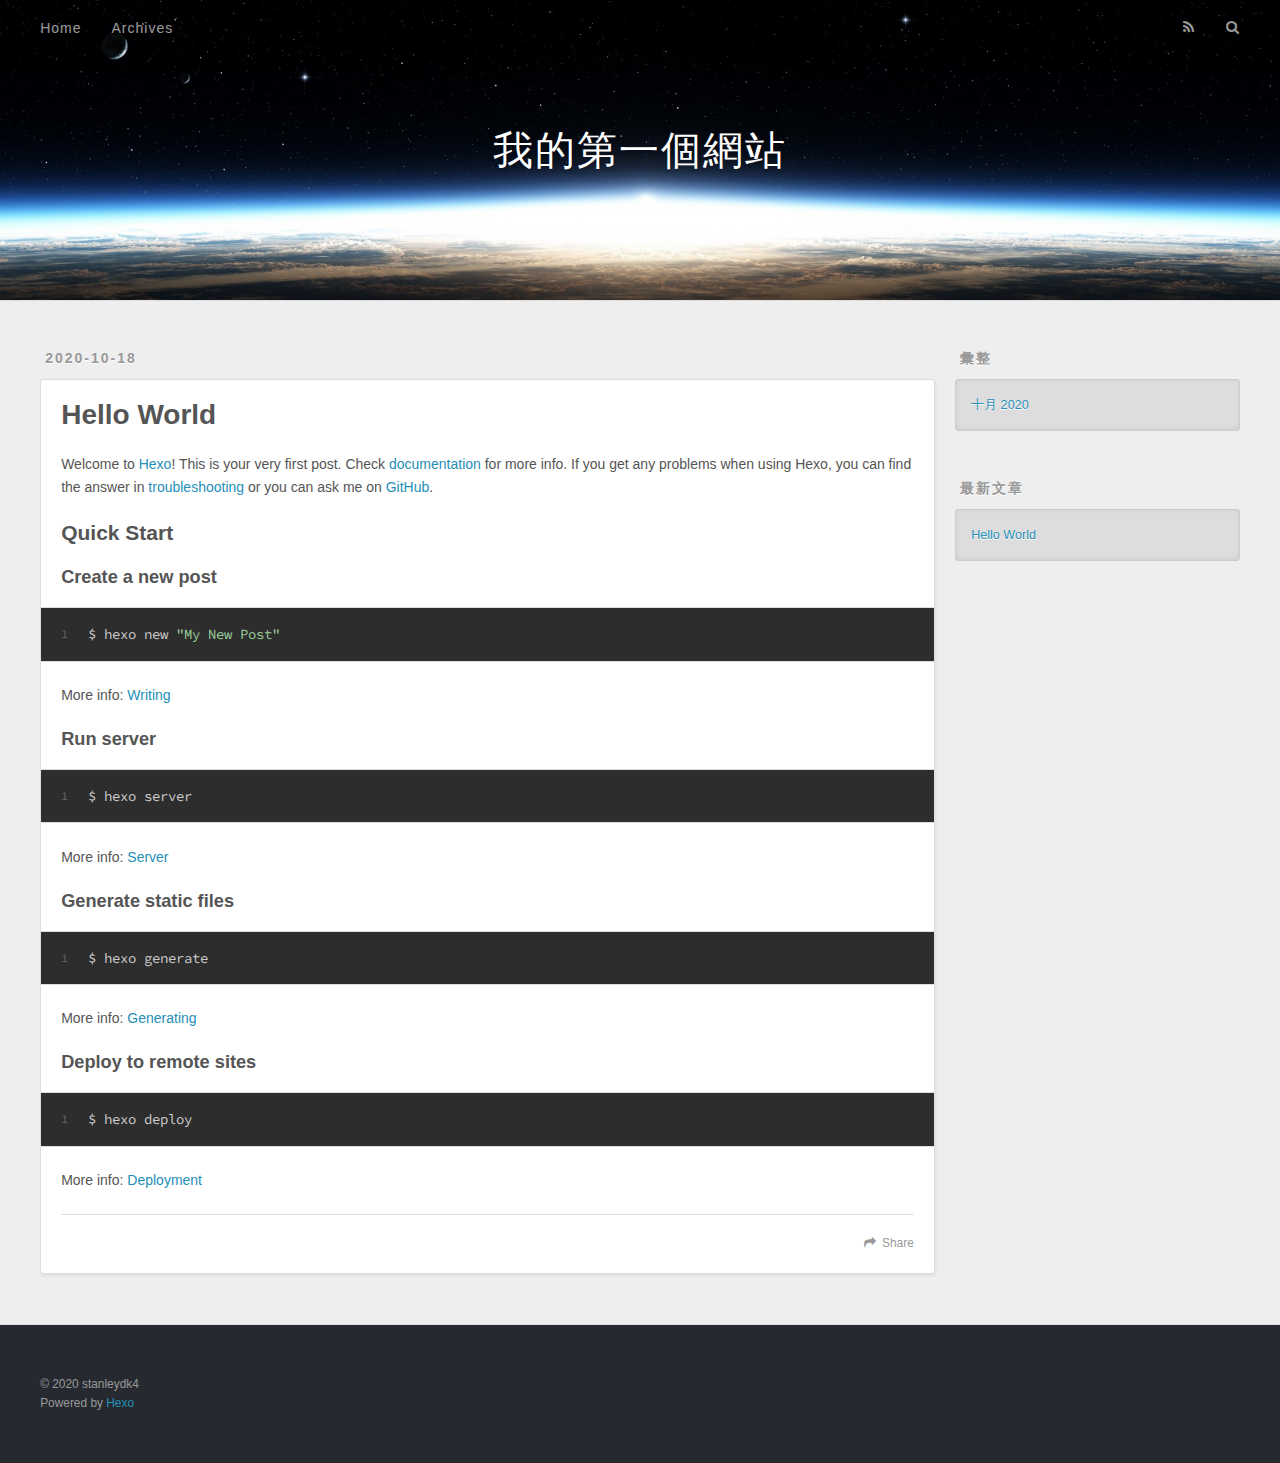
==== index.html @ d243f710 "Site updated: 2020-10-18 12:30:15" ====
<!DOCTYPE html>
<html>
<head>
  <meta charset="utf-8">
  

  
  <title>我的第一個網站</title>
  <meta name="viewport" content="width=device-width, initial-scale=1, maximum-scale=1">
  <meta property="og:type" content="website">
<meta property="og:title" content="我的第一個網站">
<meta property="og:url" content="https://stanleydk4.github.io/index.html">
<meta property="og:site_name" content="我的第一個網站">
<meta property="og:locale" content="zh_TW">
<meta property="article:author" content="stanleydk4">
<meta property="article:tag" content="架設 測試">
<meta name="twitter:card" content="summary">
  
    <link rel="alternate" href="/atom.xml" title="我的第一個網站" type="application/atom+xml">
  
  
    <link rel="icon" href="/favicon.png">
  
  
    <link href="//fonts.googleapis.com/css?family=Source+Code+Pro" rel="stylesheet" type="text/css">
  
  
<link rel="stylesheet" href="/css/style.css">

<meta name="generator" content="Hexo 5.2.0"></head>

<body>
  <div id="container">
    <div id="wrap">
      <header id="header">
  <div id="banner"></div>
  <div id="header-outer" class="outer">
    <div id="header-title" class="inner">
      <h1 id="logo-wrap">
        <a href="/" id="logo">我的第一個網站</a>
      </h1>
      
    </div>
    <div id="header-inner" class="inner">
      <nav id="main-nav">
        <a id="main-nav-toggle" class="nav-icon"></a>
        
          <a class="main-nav-link" href="/">Home</a>
        
          <a class="main-nav-link" href="/archives">Archives</a>
        
      </nav>
      <nav id="sub-nav">
        
          <a id="nav-rss-link" class="nav-icon" href="/atom.xml" title="RSS Feed"></a>
        
        <a id="nav-search-btn" class="nav-icon" title="搜尋"></a>
      </nav>
      <div id="search-form-wrap">
        <form action="//google.com/search" method="get" accept-charset="UTF-8" class="search-form"><input type="search" name="q" class="search-form-input" placeholder="Search"><button type="submit" class="search-form-submit">&#xF002;</button><input type="hidden" name="sitesearch" value="https://stanleydk4.github.io"></form>
      </div>
    </div>
  </div>
</header>
      <div class="outer">
        <section id="main">
  
    <article id="post-hello-world" class="article article-type-post" itemscope itemprop="blogPost">
  <div class="article-meta">
    <a href="/2020/10/18/hello-world/" class="article-date">
  <time datetime="2020-10-18T04:13:23.839Z" itemprop="datePublished">2020-10-18</time>
</a>
    
  </div>
  <div class="article-inner">
    
    
      <header class="article-header">
        
  
    <h1 itemprop="name">
      <a class="article-title" href="/2020/10/18/hello-world/">Hello World</a>
    </h1>
  

      </header>
    
    <div class="article-entry" itemprop="articleBody">
      
        <p>Welcome to <a target="_blank" rel="noopener" href="https://hexo.io/">Hexo</a>! This is your very first post. Check <a target="_blank" rel="noopener" href="https://hexo.io/docs/">documentation</a> for more info. If you get any problems when using Hexo, you can find the answer in <a target="_blank" rel="noopener" href="https://hexo.io/docs/troubleshooting.html">troubleshooting</a> or you can ask me on <a target="_blank" rel="noopener" href="https://github.com/hexojs/hexo/issues">GitHub</a>.</p>
<h2 id="Quick-Start"><a href="#Quick-Start" class="headerlink" title="Quick Start"></a>Quick Start</h2><h3 id="Create-a-new-post"><a href="#Create-a-new-post" class="headerlink" title="Create a new post"></a>Create a new post</h3><figure class="highlight bash"><table><tr><td class="gutter"><pre><span class="line">1</span><br></pre></td><td class="code"><pre><span class="line">$ hexo new <span class="string">&quot;My New Post&quot;</span></span><br></pre></td></tr></table></figure>

<p>More info: <a target="_blank" rel="noopener" href="https://hexo.io/docs/writing.html">Writing</a></p>
<h3 id="Run-server"><a href="#Run-server" class="headerlink" title="Run server"></a>Run server</h3><figure class="highlight bash"><table><tr><td class="gutter"><pre><span class="line">1</span><br></pre></td><td class="code"><pre><span class="line">$ hexo server</span><br></pre></td></tr></table></figure>

<p>More info: <a target="_blank" rel="noopener" href="https://hexo.io/docs/server.html">Server</a></p>
<h3 id="Generate-static-files"><a href="#Generate-static-files" class="headerlink" title="Generate static files"></a>Generate static files</h3><figure class="highlight bash"><table><tr><td class="gutter"><pre><span class="line">1</span><br></pre></td><td class="code"><pre><span class="line">$ hexo generate</span><br></pre></td></tr></table></figure>

<p>More info: <a target="_blank" rel="noopener" href="https://hexo.io/docs/generating.html">Generating</a></p>
<h3 id="Deploy-to-remote-sites"><a href="#Deploy-to-remote-sites" class="headerlink" title="Deploy to remote sites"></a>Deploy to remote sites</h3><figure class="highlight bash"><table><tr><td class="gutter"><pre><span class="line">1</span><br></pre></td><td class="code"><pre><span class="line">$ hexo deploy</span><br></pre></td></tr></table></figure>

<p>More info: <a target="_blank" rel="noopener" href="https://hexo.io/docs/one-command-deployment.html">Deployment</a></p>

      
    </div>
    <footer class="article-footer">
      <a data-url="https://stanleydk4.github.io/2020/10/18/hello-world/" data-id="ckgem2bp50000y09u3sh48m8x" class="article-share-link">Share</a>
      
      
    </footer>
  </div>
  
</article>


  


</section>
        
          <aside id="sidebar">
  
    

  
    

  
    
  
    
  <div class="widget-wrap">
    <h3 class="widget-title">彙整</h3>
    <div class="widget">
      <ul class="archive-list"><li class="archive-list-item"><a class="archive-list-link" href="/archives/2020/10/">十月 2020</a></li></ul>
    </div>
  </div>


  
    
  <div class="widget-wrap">
    <h3 class="widget-title">最新文章</h3>
    <div class="widget">
      <ul>
        
          <li>
            <a href="/2020/10/18/hello-world/">Hello World</a>
          </li>
        
      </ul>
    </div>
  </div>

  
</aside>
        
      </div>
      <footer id="footer">
  
  <div class="outer">
    <div id="footer-info" class="inner">
      &copy; 2020 stanleydk4<br>
      Powered by <a href="http://hexo.io/" target="_blank">Hexo</a>
    </div>
  </div>
</footer>
    </div>
    <nav id="mobile-nav">
  
    <a href="/" class="mobile-nav-link">Home</a>
  
    <a href="/archives" class="mobile-nav-link">Archives</a>
  
</nav>
    

<script src="//ajax.googleapis.com/ajax/libs/jquery/2.0.3/jquery.min.js"></script>


  
<link rel="stylesheet" href="/fancybox/jquery.fancybox.css">

  
<script src="/fancybox/jquery.fancybox.pack.js"></script>




<script src="/js/script.js"></script>




  </div>
</body>
</html>
---- css/style.css ----
body {
  width: 100%;
}
body:before,
body:after {
  content: "";
  display: table;
}
body:after {
  clear: both;
}
html,
body,
div,
span,
applet,
object,
iframe,
h1,
h2,
h3,
h4,
h5,
h6,
p,
blockquote,
pre,
a,
abbr,
acronym,
address,
big,
cite,
code,
del,
dfn,
em,
img,
ins,
kbd,
q,
s,
samp,
small,
strike,
strong,
sub,
sup,
tt,
var,
dl,
dt,
dd,
ol,
ul,
li,
fieldset,
form,
label,
legend,
table,
caption,
tbody,
tfoot,
thead,
tr,
th,
td {
  margin: 0;
  padding: 0;
  border: 0;
  outline: 0;
  font-weight: inherit;
  font-style: inherit;
  font-family: inherit;
  font-size: 100%;
  vertical-align: baseline;
}
body {
  line-height: 1;
  color: #000;
  background: #fff;
}
ol,
ul {
  list-style: none;
}
table {
  border-collapse: separate;
  border-spacing: 0;
  vertical-align: middle;
}
caption,
th,
td {
  text-align: left;
  font-weight: normal;
  vertical-align: middle;
}
a img {
  border: none;
}
input,
button {
  margin: 0;
  padding: 0;
}
input::-moz-focus-inner,
button::-moz-focus-inner {
  border: 0;
  padding: 0;
}
@font-face {
  font-family: FontAwesome;
  font-style: normal;
  font-weight: normal;
  src: url("fonts/fontawesome-webfont.eot?v=#4.0.3");
  src: url("fonts/fontawesome-webfont.eot?#iefix&v=#4.0.3") format("embedded-opentype"), url("fonts/fontawesome-webfont.woff?v=#4.0.3") format("woff"), url("fonts/fontawesome-webfont.ttf?v=#4.0.3") format("truetype"), url("fonts/fontawesome-webfont.svg#fontawesomeregular?v=#4.0.3") format("svg");
}
html,
body,
#container {
  height: 100%;
}
body {
  background: #eee;
  font: 14px -apple-system, BlinkMacSystemFont, "Segoe UI", "Roboto", "Oxygen", "Ubuntu", "Cantarell", "Fira Sans", "Droid Sans", "Helvetica Neue", sans-serif;
  -webkit-text-size-adjust: 100%;
}
.outer {
  max-width: 1220px;
  margin: 0 auto;
  padding: 0 20px;
}
.outer:before,
.outer:after {
  content: "";
  display: table;
}
.outer:after {
  clear: both;
}
.inner {
  display: inline;
  float: left;
  width: 98.33333333333333%;
  margin: 0 0.833333333333333%;
}
.left,
.alignleft {
  float: left;
}
.right,
.alignright {
  float: right;
}
.clear {
  clear: both;
}
#container {
  position: relative;
}
.mobile-nav-on {
  overflow: hidden;
}
#wrap {
  height: 100%;
  width: 100%;
  position: absolute;
  top: 0;
  left: 0;
  -webkit-transition: 0.2s ease-out;
  -moz-transition: 0.2s ease-out;
  -ms-transition: 0.2s ease-out;
  transition: 0.2s ease-out;
  z-index: 1;
  background: #eee;
}
.mobile-nav-on #wrap {
  left: 280px;
}
@media screen and (min-width: 768px) {
  #main {
    display: inline;
    float: left;
    width: 73.33333333333333%;
    margin: 0 0.833333333333333%;
  }
}
.article-date,
.article-category-link,
.archive-year,
.widget-title {
  text-decoration: none;
  text-transform: uppercase;
  letter-spacing: 2px;
  color: #999;
  margin-bottom: 1em;
  margin-left: 5px;
  line-height: 1em;
  text-shadow: 0 1px #fff;
  font-weight: bold;
}
.article-inner,
.archive-article-inner {
  background: #fff;
  -webkit-box-shadow: 1px 2px 3px #ddd;
  box-shadow: 1px 2px 3px #ddd;
  border: 1px solid #ddd;
  border-radius: 3px;
}
.article-entry h1,
.widget h1 {
  font-size: 2em;
}
.article-entry h2,
.widget h2 {
  font-size: 1.5em;
}
.article-entry h3,
.widget h3 {
  font-size: 1.3em;
}
.article-entry h4,
.widget h4 {
  font-size: 1.2em;
}
.article-entry h5,
.widget h5 {
  font-size: 1em;
}
.article-entry h6,
.widget h6 {
  font-size: 1em;
  color: #999;
}
.article-entry hr,
.widget hr {
  border: 1px dashed #ddd;
}
.article-entry strong,
.widget strong {
  font-weight: bold;
}
.article-entry em,
.widget em,
.article-entry cite,
.widget cite {
  font-style: italic;
}
.article-entry sup,
.widget sup,
.article-entry sub,
.widget sub {
  font-size: 0.75em;
  line-height: 0;
  position: relative;
  vertical-align: baseline;
}
.article-entry sup,
.widget sup {
  top: -0.5em;
}
.article-entry sub,
.widget sub {
  bottom: -0.2em;
}
.article-entry small,
.widget small {
  font-size: 0.85em;
}
.article-entry acronym,
.widget acronym,
.article-entry abbr,
.widget abbr {
  border-bottom: 1px dotted;
}
.article-entry ul,
.widget ul,
.article-entry ol,
.widget ol,
.article-entry dl,
.widget dl {
  margin: 0 20px;
  line-height: 1.6em;
}
.article-entry ul ul,
.widget ul ul,
.article-entry ol ul,
.widget ol ul,
.article-entry ul ol,
.widget ul ol,
.article-entry ol ol,
.widget ol ol {
  margin-top: 0;
  margin-bottom: 0;
}
.article-entry ul,
.widget ul {
  list-style: disc;
}
.article-entry ol,
.widget ol {
  list-style: decimal;
}
.article-entry dt,
.widget dt {
  font-weight: bold;
}
#header {
  height: 300px;
  position: relative;
  border-bottom: 1px solid #ddd;
}
#header:before,
#header:after {
  content: "";
  position: absolute;
  left: 0;
  right: 0;
  height: 40px;
}
#header:before {
  top: 0;
  background: -webkit-linear-gradient(rgba(0,0,0,0.2), transparent);
  background: -moz-linear-gradient(rgba(0,0,0,0.2), transparent);
  background: -ms-linear-gradient(rgba(0,0,0,0.2), transparent);
  background: linear-gradient(rgba(0,0,0,0.2), transparent);
}
#header:after {
  bottom: 0;
  background: -webkit-linear-gradient(transparent, rgba(0,0,0,0.2));
  background: -moz-linear-gradient(transparent, rgba(0,0,0,0.2));
  background: -ms-linear-gradient(transparent, rgba(0,0,0,0.2));
  background: linear-gradient(transparent, rgba(0,0,0,0.2));
}
#header-outer {
  height: 100%;
  position: relative;
}
#header-inner {
  position: relative;
  overflow: hidden;
}
#banner {
  position: absolute;
  top: 0;
  left: 0;
  width: 100%;
  height: 100%;
  background: url("images/banner.jpg") center #000;
  -webkit-background-size: cover;
  -moz-background-size: cover;
  background-size: cover;
  z-index: -1;
}
#header-title {
  text-align: center;
  height: 40px;
  position: absolute;
  top: 50%;
  left: 0;
  margin-top: -20px;
}
#logo,
#subtitle {
  text-decoration: none;
  color: #fff;
  font-weight: 300;
  text-shadow: 0 1px 4px rgba(0,0,0,0.3);
}
#logo {
  font-size: 40px;
  line-height: 40px;
  letter-spacing: 2px;
}
#subtitle {
  font-size: 16px;
  line-height: 16px;
  letter-spacing: 1px;
}
#subtitle-wrap {
  margin-top: 16px;
}
#main-nav {
  float: left;
  margin-left: -15px;
}
.nav-icon,
.main-nav-link {
  float: left;
  color: #fff;
  opacity: 0.6;
  text-decoration: none;
  text-shadow: 0 1px rgba(0,0,0,0.2);
  -webkit-transition: opacity 0.2s;
  -moz-transition: opacity 0.2s;
  -ms-transition: opacity 0.2s;
  transition: opacity 0.2s;
  display: block;
  padding: 20px 15px;
}
.nav-icon:hover,
.main-nav-link:hover {
  opacity: 1;
}
.nav-icon {
  font-family: FontAwesome;
  text-align: center;
  font-size: 14px;
  width: 14px;
  height: 14px;
  padding: 20px 15px;
  position: relative;
  cursor: pointer;
}
.main-nav-link {
  font-weight: 300;
  letter-spacing: 1px;
}
@media screen and (max-width: 479px) {
  .main-nav-link {
    display: none;
  }
}
#main-nav-toggle {
  display: none;
}
#main-nav-toggle:before {
  content: "\f0c9";
}
@media screen and (max-width: 479px) {
  #main-nav-toggle {
    display: block;
  }
}
#sub-nav {
  float: right;
  margin-right: -15px;
}
#nav-rss-link:before {
  content: "\f09e";
}
#nav-search-btn:before {
  content: "\f002";
}
#search-form-wrap {
  position: absolute;
  top: 15px;
  width: 150px;
  height: 30px;
  right: -150px;
  opacity: 0;
  -webkit-transition: 0.2s ease-out;
  -moz-transition: 0.2s ease-out;
  -ms-transition: 0.2s ease-out;
  transition: 0.2s ease-out;
}
#search-form-wrap.on {
  opacity: 1;
  right: 0;
}
@media screen and (max-width: 479px) {
  #search-form-wrap {
    width: 100%;
    right: -100%;
  }
}
.search-form {
  position: absolute;
  top: 0;
  left: 0;
  right: 0;
  background: #fff;
  padding: 5px 15px;
  border-radius: 15px;
  -webkit-box-shadow: 0 0 10px rgba(0,0,0,0.3);
  box-shadow: 0 0 10px rgba(0,0,0,0.3);
}
.search-form-input {
  border: none;
  background: none;
  color: #555;
  width: 100%;
  font: 13px -apple-system, BlinkMacSystemFont, "Segoe UI", "Roboto", "Oxygen", "Ubuntu", "Cantarell", "Fira Sans", "Droid Sans", "Helvetica Neue", sans-serif;
  outline: none;
}
.search-form-input::-webkit-search-results-decoration,
.search-form-input::-webkit-search-cancel-button {
  -webkit-appearance: none;
}
.search-form-submit {
  position: absolute;
  top: 50%;
  right: 10px;
  margin-top: -7px;
  font: 13px FontAwesome;
  border: none;
  background: none;
  color: #bbb;
  cursor: pointer;
}
.search-form-submit:hover,
.search-form-submit:focus {
  color: #777;
}
.article {
  margin: 50px 0;
}
.article-inner {
  overflow: hidden;
}
.article-meta:before,
.article-meta:after {
  content: "";
  display: table;
}
.article-meta:after {
  clear: both;
}
.article-date {
  float: left;
}
.article-category {
  float: left;
  line-height: 1em;
  color: #ccc;
  text-shadow: 0 1px #fff;
  margin-left: 8px;
}
.article-category:before {
  content: "\2022";
}
.article-category-link {
  margin: 0 12px 1em;
}
.article-header {
  padding: 20px 20px 0;
}
.article-title {
  text-decoration: none;
  font-size: 2em;
  font-weight: bold;
  color: #555;
  line-height: 1.1em;
  -webkit-transition: color 0.2s;
  -moz-transition: color 0.2s;
  -ms-transition: color 0.2s;
  transition: color 0.2s;
}
a.article-title:hover {
  color: #258fb8;
}
.article-entry {
  color: #555;
  padding: 0 20px;
}
.article-entry:before,
.article-entry:after {
  content: "";
  display: table;
}
.article-entry:after {
  clear: both;
}
.article-entry p,
.article-entry table {
  line-height: 1.6em;
  margin: 1.6em 0;
}
.article-entry h1,
.article-entry h2,
.article-entry h3,
.article-entry h4,
.article-entry h5,
.article-entry h6 {
  font-weight: bold;
}
.article-entry h1,
.article-entry h2,
.article-entry h3,
.article-entry h4,
.article-entry h5,
.article-entry h6 {
  line-height: 1.1em;
  margin: 1.1em 0;
}
.article-entry a {
  color: #258fb8;
  text-decoration: none;
}
.article-entry a:hover {
  text-decoration: underline;
}
.article-entry ul,
.article-entry ol,
.article-entry dl {
  margin-top: 1.6em;
  margin-bottom: 1.6em;
}
.article-entry img,
.article-entry video {
  max-width: 100%;
  height: auto;
  display: block;
  margin: auto;
}
.article-entry iframe {
  border: none;
}
.article-entry table {
  width: 100%;
  border-collapse: collapse;
  border-spacing: 0;
}
.article-entry th {
  font-weight: bold;
  border-bottom: 3px solid #ddd;
  padding-bottom: 0.5em;
}
.article-entry td {
  border-bottom: 1px solid #ddd;
  padding: 10px 0;
}
.article-entry blockquote {
  font-family: Georgia, "Times New Roman", serif;
  font-size: 1.4em;
  margin: 1.6em 20px;
  text-align: center;
}
.article-entry blockquote footer {
  font-size: 14px;
  margin: 1.6em 0;
  font-family: -apple-system, BlinkMacSystemFont, "Segoe UI", "Roboto", "Oxygen", "Ubuntu", "Cantarell", "Fira Sans", "Droid Sans", "Helvetica Neue", sans-serif;
}
.article-entry blockquote footer cite:before {
  content: "—";
  padding: 0 0.5em;
}
.article-entry .pullquote {
  text-align: left;
  width: 45%;
  margin: 0;
}
.article-entry .pullquote.left {
  margin-left: 0.5em;
  margin-right: 1em;
}
.article-entry .pullquote.right {
  margin-right: 0.5em;
  margin-left: 1em;
}
.article-entry .caption {
  color: #999;
  display: block;
  font-size: 0.9em;
  margin-top: 0.5em;
  position: relative;
  text-align: center;
}
.article-entry .video-container {
  position: relative;
  padding-top: 56.25%;
  height: 0;
  overflow: hidden;
}
.article-entry .video-container iframe,
.article-entry .video-container object,
.article-entry .video-container embed {
  position: absolute;
  top: 0;
  left: 0;
  width: 100%;
  height: 100%;
  margin-top: 0;
}
.article-more-link a {
  display: inline-block;
  line-height: 1em;
  padding: 6px 15px;
  border-radius: 15px;
  background: #eee;
  color: #999;
  text-shadow: 0 1px #fff;
  text-decoration: none;
}
.article-more-link a:hover {
  background: #258fb8;
  color: #fff;
  text-decoration: none;
  text-shadow: 0 1px #1e7293;
}
.article-footer {
  font-size: 0.85em;
  line-height: 1.6em;
  border-top: 1px solid #ddd;
  padding-top: 1.6em;
  margin: 0 20px 20px;
}
.article-footer:before,
.article-footer:after {
  content: "";
  display: table;
}
.article-footer:after {
  clear: both;
}
.article-footer a {
  color: #999;
  text-decoration: none;
}
.article-footer a:hover {
  color: #555;
}
.article-tag-list-item {
  float: left;
  margin-right: 10px;
}
.article-tag-list-link:before {
  content: "#";
}
.article-comment-link {
  float: right;
}
.article-comment-link:before {
  content: "\f075";
  font-family: FontAwesome;
  padding-right: 8px;
}
.article-share-link {
  cursor: pointer;
  float: right;
  margin-left: 20px;
}
.article-share-link:before {
  content: "\f064";
  font-family: FontAwesome;
  padding-right: 6px;
}
#article-nav {
  position: relative;
}
#article-nav:before,
#article-nav:after {
  content: "";
  display: table;
}
#article-nav:after {
  clear: both;
}
@media screen and (min-width: 768px) {
  #article-nav {
    margin: 50px 0;
  }
  #article-nav:before {
    width: 8px;
    height: 8px;
    position: absolute;
    top: 50%;
    left: 50%;
    margin-top: -4px;
    margin-left: -4px;
    content: "";
    border-radius: 50%;
    background: #ddd;
    -webkit-box-shadow: 0 1px 2px #fff;
    box-shadow: 0 1px 2px #fff;
  }
}
.article-nav-link-wrap {
  text-decoration: none;
  text-shadow: 0 1px #fff;
  color: #999;
  -webkit-box-sizing: border-box;
  -moz-box-sizing: border-box;
  box-sizing: border-box;
  margin-top: 50px;
  text-align: center;
  display: block;
}
.article-nav-link-wrap:hover {
  color: #555;
}
@media screen and (min-width: 768px) {
  .article-nav-link-wrap {
    width: 50%;
    margin-top: 0;
  }
}
@media screen and (min-width: 768px) {
  #article-nav-newer {
    float: left;
    text-align: right;
    padding-right: 20px;
  }
}
@media screen and (min-width: 768px) {
  #article-nav-older {
    float: right;
    text-align: left;
    padding-left: 20px;
  }
}
.article-nav-caption {
  text-transform: uppercase;
  letter-spacing: 2px;
  color: #ddd;
  line-height: 1em;
  font-weight: bold;
}
#article-nav-newer .article-nav-caption {
  margin-right: -2px;
}
.article-nav-title {
  font-size: 0.85em;
  line-height: 1.6em;
  margin-top: 0.5em;
}
.article-share-box {
  position: absolute;
  display: none;
  background: #fff;
  -webkit-box-shadow: 1px 2px 10px rgba(0,0,0,0.2);
  box-shadow: 1px 2px 10px rgba(0,0,0,0.2);
  border-radius: 3px;
  margin-left: -145px;
  overflow: hidden;
  z-index: 1;
}
.article-share-box.on {
  display: block;
}
.article-share-input {
  width: 100%;
  background: none;
  -webkit-box-sizing: border-box;
  -moz-box-sizing: border-box;
  box-sizing: border-box;
  font: 14px -apple-system, BlinkMacSystemFont, "Segoe UI", "Roboto", "Oxygen", "Ubuntu", "Cantarell", "Fira Sans", "Droid Sans", "Helvetica Neue", sans-serif;
  padding: 0 15px;
  color: #555;
  outline: none;
  border: 1px solid #ddd;
  border-radius: 3px 3px 0 0;
  height: 36px;
  line-height: 36px;
}
.article-share-links {
  background: #eee;
}
.article-share-links:before,
.article-share-links:after {
  content: "";
  display: table;
}
.article-share-links:after {
  clear: both;
}
.article-share-twitter,
.article-share-facebook,
.article-share-pinterest,
.article-share-google {
  width: 50px;
  height: 36px;
  display: block;
  float: left;
  position: relative;
  color: #999;
  text-shadow: 0 1px #fff;
}
.article-share-twitter:before,
.article-share-facebook:before,
.article-share-pinterest:before,
.article-share-google:before {
  font-size: 20px;
  font-family: FontAwesome;
  width: 20px;
  height: 20px;
  position: absolute;
  top: 50%;
  left: 50%;
  margin-top: -10px;
  margin-left: -10px;
  text-align: center;
}
.article-share-twitter:hover,
.article-share-facebook:hover,
.article-share-pinterest:hover,
.article-share-google:hover {
  color: #fff;
}
.article-share-twitter:before {
  content: "\f099";
}
.article-share-twitter:hover {
  background: #00aced;
  text-shadow: 0 1px #008abe;
}
.article-share-facebook:before {
  content: "\f09a";
}
.article-share-facebook:hover {
  background: #3b5998;
  text-shadow: 0 1px #2f477a;
}
.article-share-pinterest:before {
  content: "\f0d2";
}
.article-share-pinterest:hover {
  background: #cb2027;
  text-shadow: 0 1px #a21a1f;
}
.article-share-google:before {
  content: "\f0d5";
}
.article-share-google:hover {
  background: #dd4b39;
  text-shadow: 0 1px #be3221;
}
.article-gallery {
  background: #000;
  position: relative;
}
.article-gallery-photos {
  position: relative;
  overflow: hidden;
}
.article-gallery-img {
  display: none;
  max-width: 100%;
}
.article-gallery-img:first-child {
  display: block;
}
.article-gallery-img.loaded {
  position: absolute;
  display: block;
}
.article-gallery-img img {
  display: block;
  max-width: 100%;
  margin: 0 auto;
}
#comments {
  background: #fff;
  -webkit-box-shadow: 1px 2px 3px #ddd;
  box-shadow: 1px 2px 3px #ddd;
  padding: 20px;
  border: 1px solid #ddd;
  border-radius: 3px;
  margin: 50px 0;
}
#comments a {
  color: #258fb8;
}
.archives-wrap {
  margin: 50px 0;
}
.archives:before,
.archives:after {
  content: "";
  display: table;
}
.archives:after {
  clear: both;
}
.archive-year-wrap {
  margin-bottom: 1em;
}
.archives {
  -webkit-column-gap: 10px;
  -moz-column-gap: 10px;
  column-gap: 10px;
}
@media screen and (min-width: 480px) and (max-width: 767px) {
  .archives {
    -webkit-column-count: 2;
    -moz-column-count: 2;
    column-count: 2;
  }
}
@media screen and (min-width: 768px) {
  .archives {
    -webkit-column-count: 3;
    -moz-column-count: 3;
    column-count: 3;
  }
}
.archive-article {
  -webkit-column-break-inside: avoid;
  page-break-inside: avoid;
  overflow: hidden;
  break-inside: avoid-column;
}
.archive-article-inner {
  padding: 10px;
  margin-bottom: 15px;
}
.archive-article-title {
  text-decoration: none;
  font-weight: bold;
  color: #555;
  -webkit-transition: color 0.2s;
  -moz-transition: color 0.2s;
  -ms-transition: color 0.2s;
  transition: color 0.2s;
  line-height: 1.6em;
}
.archive-article-title:hover {
  color: #258fb8;
}
.archive-article-footer {
  margin-top: 1em;
}
.archive-article-date {
  color: #999;
  text-decoration: none;
  font-size: 0.85em;
  line-height: 1em;
  margin-bottom: 0.5em;
  display: block;
}
#page-nav {
  margin: 50px auto;
  background: #fff;
  -webkit-box-shadow: 1px 2px 3px #ddd;
  box-shadow: 1px 2px 3px #ddd;
  border: 1px solid #ddd;
  border-radius: 3px;
  text-align: center;
  color: #999;
  overflow: hidden;
}
#page-nav:before,
#page-nav:after {
  content: "";
  display: table;
}
#page-nav:after {
  clear: both;
}
#page-nav a,
#page-nav span {
  padding: 10px 20px;
  line-height: 1;
  height: 2ex;
}
#page-nav a {
  color: #999;
  text-decoration: none;
}
#page-nav a:hover {
  background: #999;
  color: #fff;
}
#page-nav .prev {
  float: left;
}
#page-nav .next {
  float: right;
}
#page-nav .page-number {
  display: inline-block;
}
@media screen and (max-width: 479px) {
  #page-nav .page-number {
    display: none;
  }
}
#page-nav .current {
  color: #555;
  font-weight: bold;
}
#page-nav .space {
  color: #ddd;
}
#footer {
  background: #262a30;
  padding: 50px 0;
  border-top: 1px solid #ddd;
  color: #999;
}
#footer a {
  color: #258fb8;
  text-decoration: none;
}
#footer a:hover {
  text-decoration: underline;
}
#footer-info {
  line-height: 1.6em;
  font-size: 0.85em;
}
.article-entry pre,
.article-entry .highlight {
  background: #2d2d2d;
  margin: 0 -20px;
  padding: 15px 20px;
  border-style: solid;
  border-color: #ddd;
  border-width: 1px 0;
  overflow: auto;
  color: #ccc;
  line-height: 22.400000000000002px;
}
.article-entry .highlight .gutter pre,
.article-entry .gist .gist-file .gist-data .line-numbers {
  color: #666;
  font-size: 0.85em;
}
.article-entry pre,
.article-entry code {
  font-family: "Source Code Pro", Consolas, Monaco, Menlo, Consolas, monospace;
}
.article-entry code {
  background: #eee;
  text-shadow: 0 1px #fff;
  padding: 0 0.3em;
}
.article-entry pre code {
  background: none;
  text-shadow: none;
  padding: 0;
}
.article-entry .highlight pre {
  border: none;
  margin: 0;
  padding: 0;
}
.article-entry .highlight table {
  margin: 0;
  width: auto;
}
.article-entry .highlight td {
  border: none;
  padding: 0;
}
.article-entry .highlight figcaption {
  font-size: 0.85em;
  color: #999;
  line-height: 1em;
  margin-bottom: 1em;
}
.article-entry .highlight figcaption:before,
.article-entry .highlight figcaption:after {
  content: "";
  display: table;
}
.article-entry .highlight figcaption:after {
  clear: both;
}
.article-entry .highlight figcaption a {
  float: right;
}
.article-entry .highlight .gutter pre {
  text-align: right;
  padding-right: 20px;
}
.article-entry .highlight .line {
  height: 22.400000000000002px;
}
.article-entry .highlight .line.marked {
  background: #515151;
}
.article-entry .gist {
  margin: 0 -20px;
  border-style: solid;
  border-color: #ddd;
  border-width: 1px 0;
  background: #2d2d2d;
  padding: 15px 20px 15px 0;
}
.article-entry .gist .gist-file {
  border: none;
  font-family: "Source Code Pro", Consolas, Monaco, Menlo, Consolas, monospace;
  margin: 0;
}
.article-entry .gist .gist-file .gist-data {
  background: none;
  border: none;
}
.article-entry .gist .gist-file .gist-data .line-numbers {
  background: none;
  border: none;
  padding: 0 20px 0 0;
}
.article-entry .gist .gist-file .gist-data .line-data {
  padding: 0 !important;
}
.article-entry .gist .gist-file .highlight {
  margin: 0;
  padding: 0;
  border: none;
}
.article-entry .gist .gist-file .gist-meta {
  background: #2d2d2d;
  color: #999;
  font: 0.85em -apple-system, BlinkMacSystemFont, "Segoe UI", "Roboto", "Oxygen", "Ubuntu", "Cantarell", "Fira Sans", "Droid Sans", "Helvetica Neue", sans-serif;
  text-shadow: 0 0;
  padding: 0;
  margin-top: 1em;
  margin-left: 20px;
}
.article-entry .gist .gist-file .gist-meta a {
  color: #258fb8;
  font-weight: normal;
}
.article-entry .gist .gist-file .gist-meta a:hover {
  text-decoration: underline;
}
pre .comment,
pre .title {
  color: #999;
}
pre .variable,
pre .attribute,
pre .tag,
pre .regexp,
pre .ruby .constant,
pre .xml .tag .title,
pre .xml .pi,
pre .xml .doctype,
pre .html .doctype,
pre .css .id,
pre .css .class,
pre .css .pseudo {
  color: #f2777a;
}
pre .number,
pre .preprocessor,
pre .built_in,
pre .literal,
pre .params,
pre .constant {
  color: #f99157;
}
pre .class,
pre .ruby .class .title,
pre .css .rules .attribute {
  color: #9c9;
}
pre .string,
pre .value,
pre .inheritance,
pre .header,
pre .ruby .symbol,
pre .xml .cdata {
  color: #9c9;
}
pre .css .hexcolor {
  color: #6cc;
}
pre .function,
pre .python .decorator,
pre .python .title,
pre .ruby .function .title,
pre .ruby .title .keyword,
pre .perl .sub,
pre .javascript .title,
pre .coffeescript .title {
  color: #69c;
}
pre .keyword,
pre .javascript .function {
  color: #c9c;
}
@media screen and (max-width: 479px) {
  #mobile-nav {
    position: absolute;
    top: 0;
    left: 0;
    width: 280px;
    height: 100%;
    background: #191919;
    border-right: 1px solid #fff;
  }
}
@media screen and (max-width: 479px) {
  .mobile-nav-link {
    display: block;
    color: #999;
    text-decoration: none;
    padding: 15px 20px;
    font-weight: bold;
  }
  .mobile-nav-link:hover {
    color: #fff;
  }
}
@media screen and (min-width: 768px) {
  #sidebar {
    display: inline;
    float: left;
    width: 23.333333333333332%;
    margin: 0 0.833333333333333%;
  }
}
.widget-wrap {
  margin: 50px 0;
}
.widget {
  color: #777;
  text-shadow: 0 1px #fff;
  background: #ddd;
  -webkit-box-shadow: 0 -1px 4px #ccc inset;
  box-shadow: 0 -1px 4px #ccc inset;
  border: 1px solid #ccc;
  padding: 15px;
  border-radius: 3px;
}
.widget a {
  color: #258fb8;
  text-decoration: none;
}
.widget a:hover {
  text-decoration: underline;
}
.widget ul ul,
.widget ol ul,
.widget dl ul,
.widget ul ol,
.widget ol ol,
.widget dl ol,
.widget ul dl,
.widget ol dl,
.widget dl dl {
  margin-left: 15px;
  list-style: disc;
}
.widget {
  line-height: 1.6em;
  word-wrap: break-word;
  font-size: 0.9em;
}
.widget ul,
.widget ol {
  list-style: none;
  margin: 0;
}
.widget ul ul,
.widget ol ul,
.widget ul ol,
.widget ol ol {
  margin: 0 20px;
}
.widget ul ul,
.widget ol ul {
  list-style: disc;
}
.widget ul ol,
.widget ol ol {
  list-style: decimal;
}
.category-list-count,
.tag-list-count,
.archive-list-count {
  padding-left: 5px;
  color: #999;
  font-size: 0.85em;
}
.category-list-count:before,
.tag-list-count:before,
.archive-list-count:before {
  content: "(";
}
.category-list-count:after,
.tag-list-count:after,
.archive-list-count:after {
  content: ")";
}
.tagcloud a {
  margin-right: 5px;
  display: inline-block;
}
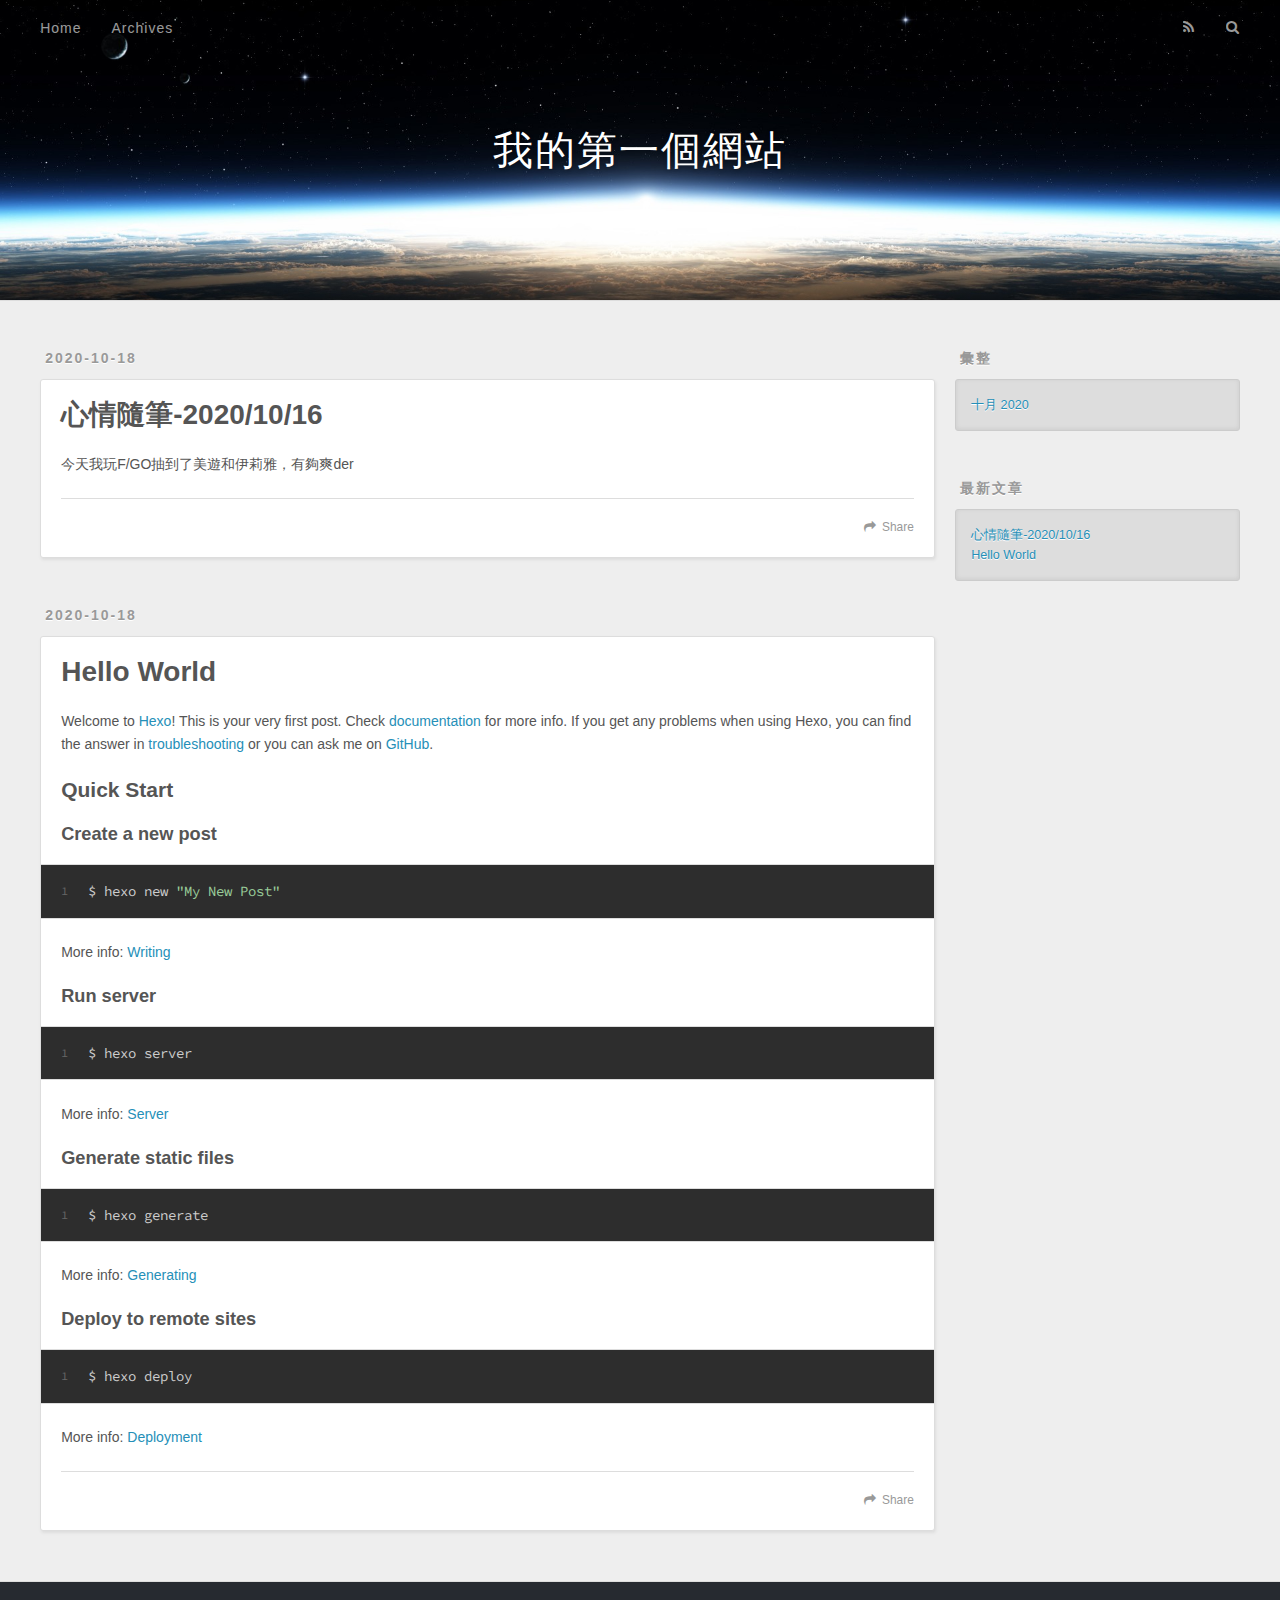
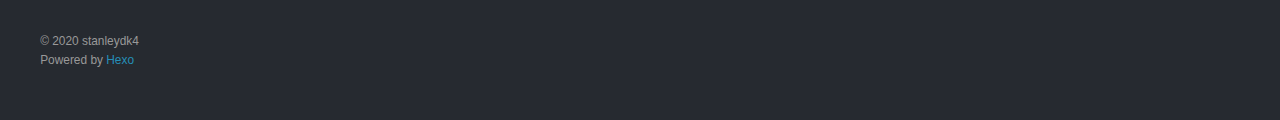
==== commit ebcb0210: "Site updated: 2020-10-18 12:56:41" ====
--- a/index.html
+++ b/index.html
@@ -65,6 +65,43 @@
       <div class="outer">
         <section id="main">
   
+    <article id="post-diary-201016" class="article article-type-post" itemscope itemprop="blogPost">
+  <div class="article-meta">
+    <a href="/2020/10/18/diary-201016/" class="article-date">
+  <time datetime="2020-10-18T04:48:55.000Z" itemprop="datePublished">2020-10-18</time>
+</a>
+    
+  </div>
+  <div class="article-inner">
+    
+    
+      <header class="article-header">
+        
+  
+    <h1 itemprop="name">
+      <a class="article-title" href="/2020/10/18/diary-201016/">心情隨筆-2020/10/16</a>
+    </h1>
+  
+
+      </header>
+    
+    <div class="article-entry" itemprop="articleBody">
+      
+        <p>今天我玩F/GO抽到了美遊和伊莉雅，有夠爽der</p>
+
+      
+    </div>
+    <footer class="article-footer">
+      <a data-url="https://stanleydk4.github.io/2020/10/18/diary-201016/" data-id="ckgen0qg50000vg9uho6y2215" class="article-share-link">Share</a>
+      
+      
+    </footer>
+  </div>
+  
+</article>
+
+
+  
     <article id="post-hello-world" class="article article-type-post" itemscope itemprop="blogPost">
   <div class="article-meta">
     <a href="/2020/10/18/hello-world/" class="article-date">
@@ -104,7 +141,7 @@
       
     </div>
     <footer class="article-footer">
-      <a data-url="https://stanleydk4.github.io/2020/10/18/hello-world/" data-id="ckgem2bp50000y09u3sh48m8x" class="article-share-link">Share</a>
+      <a data-url="https://stanleydk4.github.io/2020/10/18/hello-world/" data-id="ckgen0qgk0001vg9u2aap9ku1" class="article-share-link">Share</a>
       
       
     </footer>
@@ -145,6 +182,10 @@
       <ul>
         
           <li>
+            <a href="/2020/10/18/diary-201016/">心情隨筆-2020/10/16</a>
+          </li>
+        
+          <li>
             <a href="/2020/10/18/hello-world/">Hello World</a>
           </li>
         
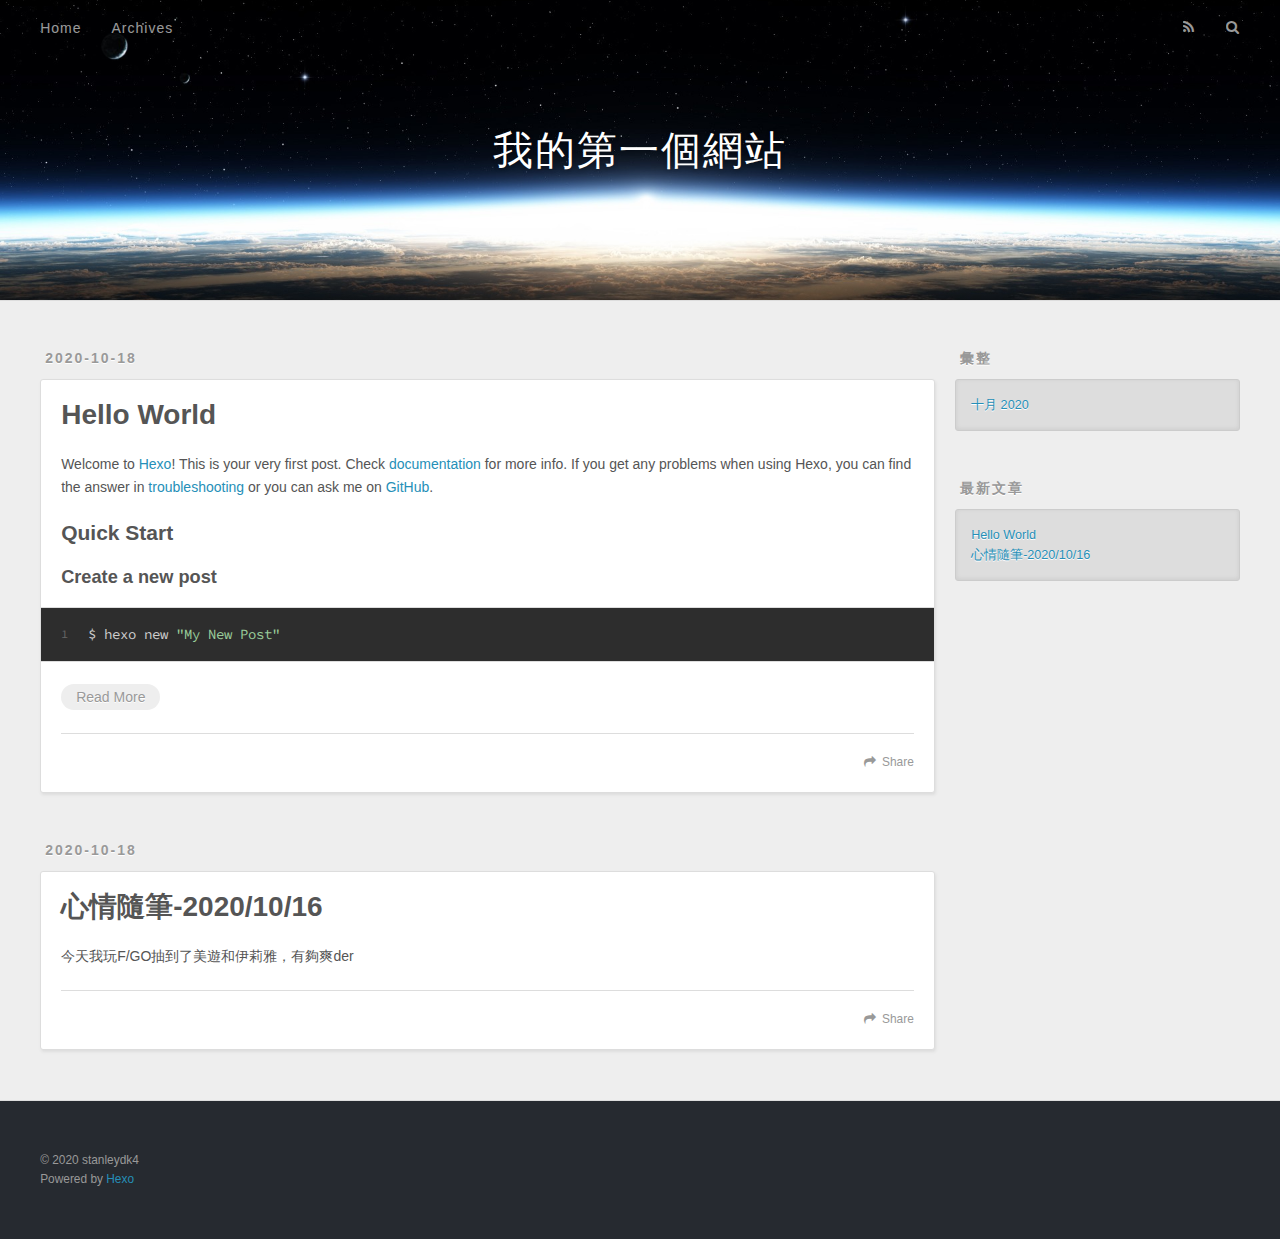
==== commit 3c755ef8: "Site updated: 2020-10-18 13:02:39" ====
--- a/index.html
+++ b/index.html
@@ -65,6 +65,48 @@
       <div class="outer">
         <section id="main">
   
+    <article id="post-hello-world" class="article article-type-post" itemscope itemprop="blogPost">
+  <div class="article-meta">
+    <a href="/2020/10/18/hello-world/" class="article-date">
+  <time datetime="2020-10-18T05:00:08.000Z" itemprop="datePublished">2020-10-18</time>
+</a>
+    
+  </div>
+  <div class="article-inner">
+    
+    
+      <header class="article-header">
+        
+  
+    <h1 itemprop="name">
+      <a class="article-title" href="/2020/10/18/hello-world/">Hello World</a>
+    </h1>
+  
+
+      </header>
+    
+    <div class="article-entry" itemprop="articleBody">
+      
+        <p>Welcome to <a target="_blank" rel="noopener" href="https://hexo.io/">Hexo</a>! This is your very first post. Check <a target="_blank" rel="noopener" href="https://hexo.io/docs/">documentation</a> for more info. If you get any problems when using Hexo, you can find the answer in <a target="_blank" rel="noopener" href="https://hexo.io/docs/troubleshooting.html">troubleshooting</a> or you can ask me on <a target="_blank" rel="noopener" href="https://github.com/hexojs/hexo/issues">GitHub</a>.</p>
+<h2 id="Quick-Start"><a href="#Quick-Start" class="headerlink" title="Quick Start"></a>Quick Start</h2><h3 id="Create-a-new-post"><a href="#Create-a-new-post" class="headerlink" title="Create a new post"></a>Create a new post</h3><figure class="highlight bash"><table><tr><td class="gutter"><pre><span class="line">1</span><br></pre></td><td class="code"><pre><span class="line">$ hexo new <span class="string">&quot;My New Post&quot;</span></span><br></pre></td></tr></table></figure>
+        
+          <p class="article-more-link">
+            <a href="/2020/10/18/hello-world/#more">Read More</a>
+          </p>
+        
+      
+    </div>
+    <footer class="article-footer">
+      <a data-url="https://stanleydk4.github.io/2020/10/18/hello-world/" data-id="ckgen8ee60001us9ufqsh42fm" class="article-share-link">Share</a>
+      
+      
+    </footer>
+  </div>
+  
+</article>
+
+
+  
     <article id="post-diary-201016" class="article article-type-post" itemscope itemprop="blogPost">
   <div class="article-meta">
     <a href="/2020/10/18/diary-201016/" class="article-date">
@@ -92,56 +134,7 @@
       
     </div>
     <footer class="article-footer">
-      <a data-url="https://stanleydk4.github.io/2020/10/18/diary-201016/" data-id="ckgen0qg50000vg9uho6y2215" class="article-share-link">Share</a>
-      
-      
-    </footer>
-  </div>
-  
-</article>
-
-
-  
-    <article id="post-hello-world" class="article article-type-post" itemscope itemprop="blogPost">
-  <div class="article-meta">
-    <a href="/2020/10/18/hello-world/" class="article-date">
-  <time datetime="2020-10-18T04:13:23.839Z" itemprop="datePublished">2020-10-18</time>
-</a>
-    
-  </div>
-  <div class="article-inner">
-    
-    
-      <header class="article-header">
-        
-  
-    <h1 itemprop="name">
-      <a class="article-title" href="/2020/10/18/hello-world/">Hello World</a>
-    </h1>
-  
-
-      </header>
-    
-    <div class="article-entry" itemprop="articleBody">
-      
-        <p>Welcome to <a target="_blank" rel="noopener" href="https://hexo.io/">Hexo</a>! This is your very first post. Check <a target="_blank" rel="noopener" href="https://hexo.io/docs/">documentation</a> for more info. If you get any problems when using Hexo, you can find the answer in <a target="_blank" rel="noopener" href="https://hexo.io/docs/troubleshooting.html">troubleshooting</a> or you can ask me on <a target="_blank" rel="noopener" href="https://github.com/hexojs/hexo/issues">GitHub</a>.</p>
-<h2 id="Quick-Start"><a href="#Quick-Start" class="headerlink" title="Quick Start"></a>Quick Start</h2><h3 id="Create-a-new-post"><a href="#Create-a-new-post" class="headerlink" title="Create a new post"></a>Create a new post</h3><figure class="highlight bash"><table><tr><td class="gutter"><pre><span class="line">1</span><br></pre></td><td class="code"><pre><span class="line">$ hexo new <span class="string">&quot;My New Post&quot;</span></span><br></pre></td></tr></table></figure>
-
-<p>More info: <a target="_blank" rel="noopener" href="https://hexo.io/docs/writing.html">Writing</a></p>
-<h3 id="Run-server"><a href="#Run-server" class="headerlink" title="Run server"></a>Run server</h3><figure class="highlight bash"><table><tr><td class="gutter"><pre><span class="line">1</span><br></pre></td><td class="code"><pre><span class="line">$ hexo server</span><br></pre></td></tr></table></figure>
-
-<p>More info: <a target="_blank" rel="noopener" href="https://hexo.io/docs/server.html">Server</a></p>
-<h3 id="Generate-static-files"><a href="#Generate-static-files" class="headerlink" title="Generate static files"></a>Generate static files</h3><figure class="highlight bash"><table><tr><td class="gutter"><pre><span class="line">1</span><br></pre></td><td class="code"><pre><span class="line">$ hexo generate</span><br></pre></td></tr></table></figure>
-
-<p>More info: <a target="_blank" rel="noopener" href="https://hexo.io/docs/generating.html">Generating</a></p>
-<h3 id="Deploy-to-remote-sites"><a href="#Deploy-to-remote-sites" class="headerlink" title="Deploy to remote sites"></a>Deploy to remote sites</h3><figure class="highlight bash"><table><tr><td class="gutter"><pre><span class="line">1</span><br></pre></td><td class="code"><pre><span class="line">$ hexo deploy</span><br></pre></td></tr></table></figure>
-
-<p>More info: <a target="_blank" rel="noopener" href="https://hexo.io/docs/one-command-deployment.html">Deployment</a></p>
-
-      
-    </div>
-    <footer class="article-footer">
-      <a data-url="https://stanleydk4.github.io/2020/10/18/hello-world/" data-id="ckgen0qgk0001vg9u2aap9ku1" class="article-share-link">Share</a>
+      <a data-url="https://stanleydk4.github.io/2020/10/18/diary-201016/" data-id="ckgen8ee00000us9u95j62z12" class="article-share-link">Share</a>
       
       
     </footer>
@@ -182,11 +175,11 @@
       <ul>
         
           <li>
+            <a href="/2020/10/18/hello-world/">Hello World</a>
+          </li>
+        
+          <li>
             <a href="/2020/10/18/diary-201016/">心情隨筆-2020/10/16</a>
-          </li>
-        
-          <li>
-            <a href="/2020/10/18/hello-world/">Hello World</a>
           </li>
         
       </ul>
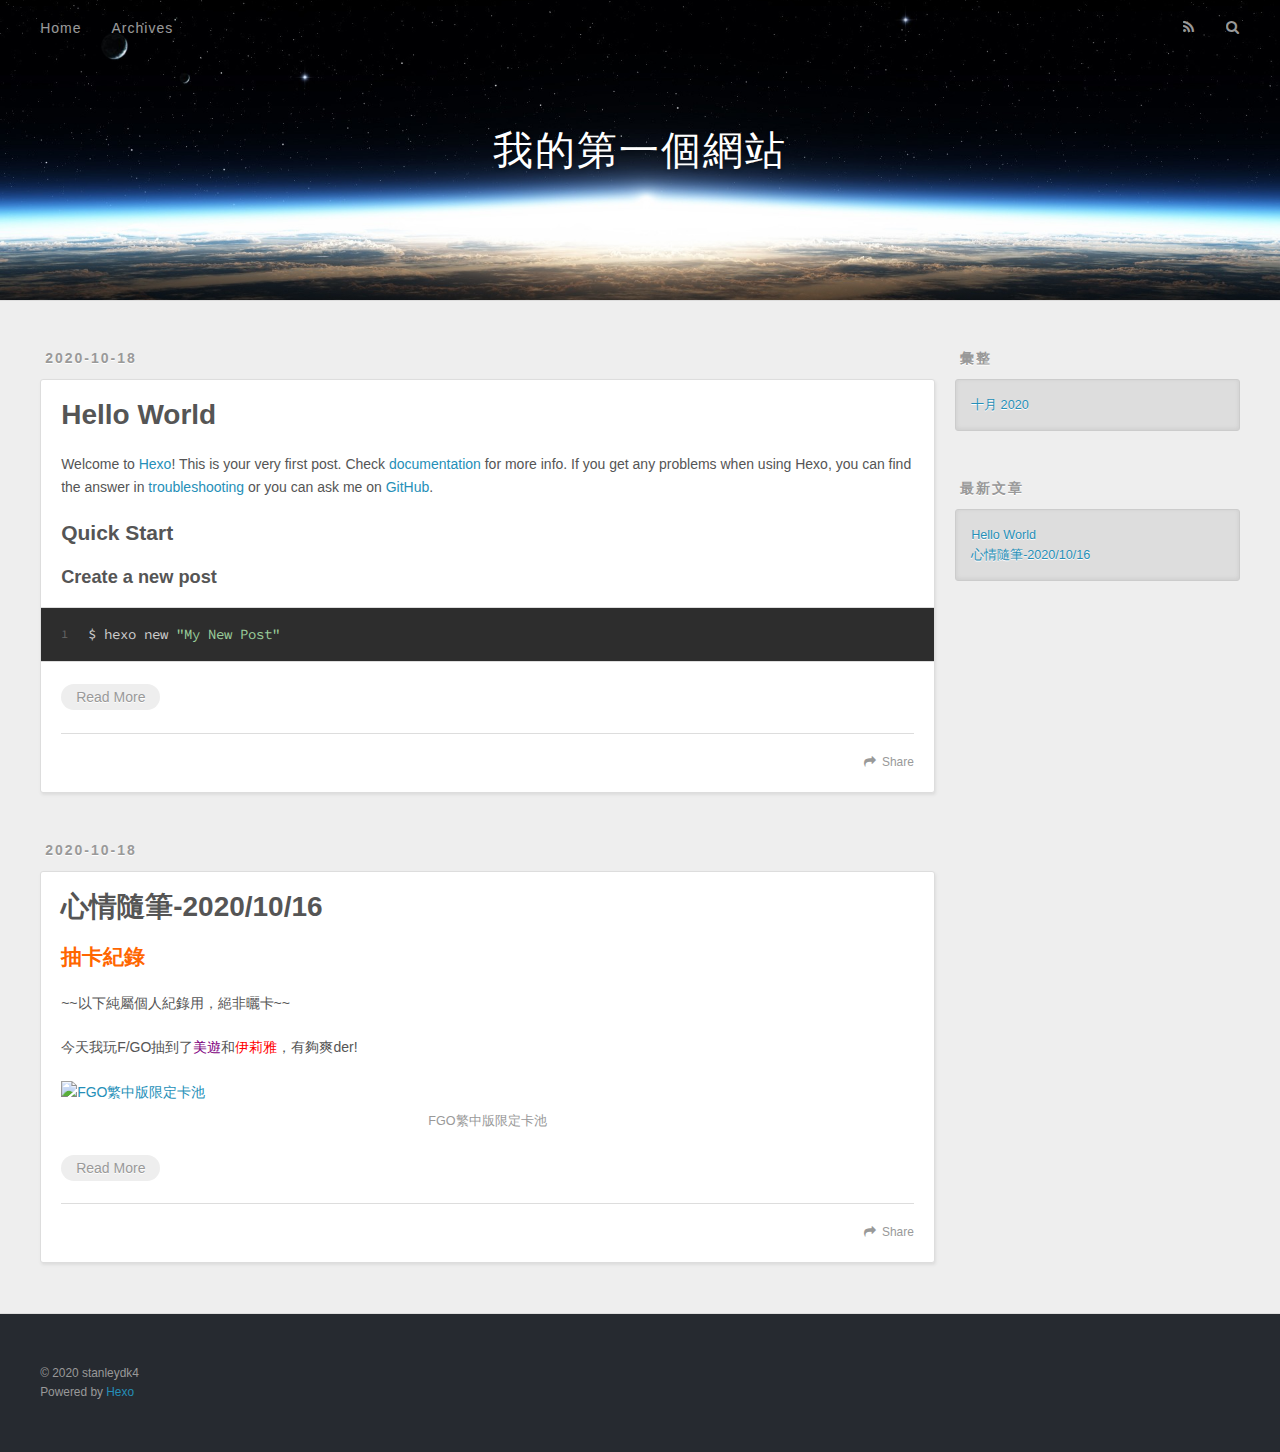
==== commit fe5453c2: "Site updated: 2020-10-18 14:09:16" ====
--- a/index.html
+++ b/index.html
@@ -97,7 +97,7 @@
       
     </div>
     <footer class="article-footer">
-      <a data-url="https://stanleydk4.github.io/2020/10/18/hello-world/" data-id="ckgen8ee60001us9ufqsh42fm" class="article-share-link">Share</a>
+      <a data-url="https://stanleydk4.github.io/2020/10/18/hello-world/" data-id="ckgepm2yp0001tg9u81nr6lat" class="article-share-link">Share</a>
       
       
     </footer>
@@ -129,12 +129,19 @@
     
     <div class="article-entry" itemprop="articleBody">
       
-        <p>今天我玩F/GO抽到了美遊和伊莉雅，有夠爽der</p>
-
+        <h2 id="抽卡紀錄"><a href="#抽卡紀錄" class="headerlink" title="抽卡紀錄"></a><font color=#FF6600><strong>抽卡紀錄</strong></font></h2><p>~~以下純屬個人紀錄用，絕非曬卡~~
+
+<p>今天我玩F/GO抽到了<font color=#800080>美遊</font>和<font color=#FF0000>伊莉雅</font>，有夠爽der!</p>
+<p><img src="https://i.imgur.com/U5qXe55.jpg" alt="FGO繁中版限定卡池"></p>
+        
+          <p class="article-more-link">
+            <a href="/2020/10/18/diary-201016/#more">Read More</a>
+          </p>
+        
       
     </div>
     <footer class="article-footer">
-      <a data-url="https://stanleydk4.github.io/2020/10/18/diary-201016/" data-id="ckgen8ee00000us9u95j62z12" class="article-share-link">Share</a>
+      <a data-url="https://stanleydk4.github.io/2020/10/18/diary-201016/" data-id="ckgepm2ya0000tg9u32ejctcn" class="article-share-link">Share</a>
       
       
     </footer>
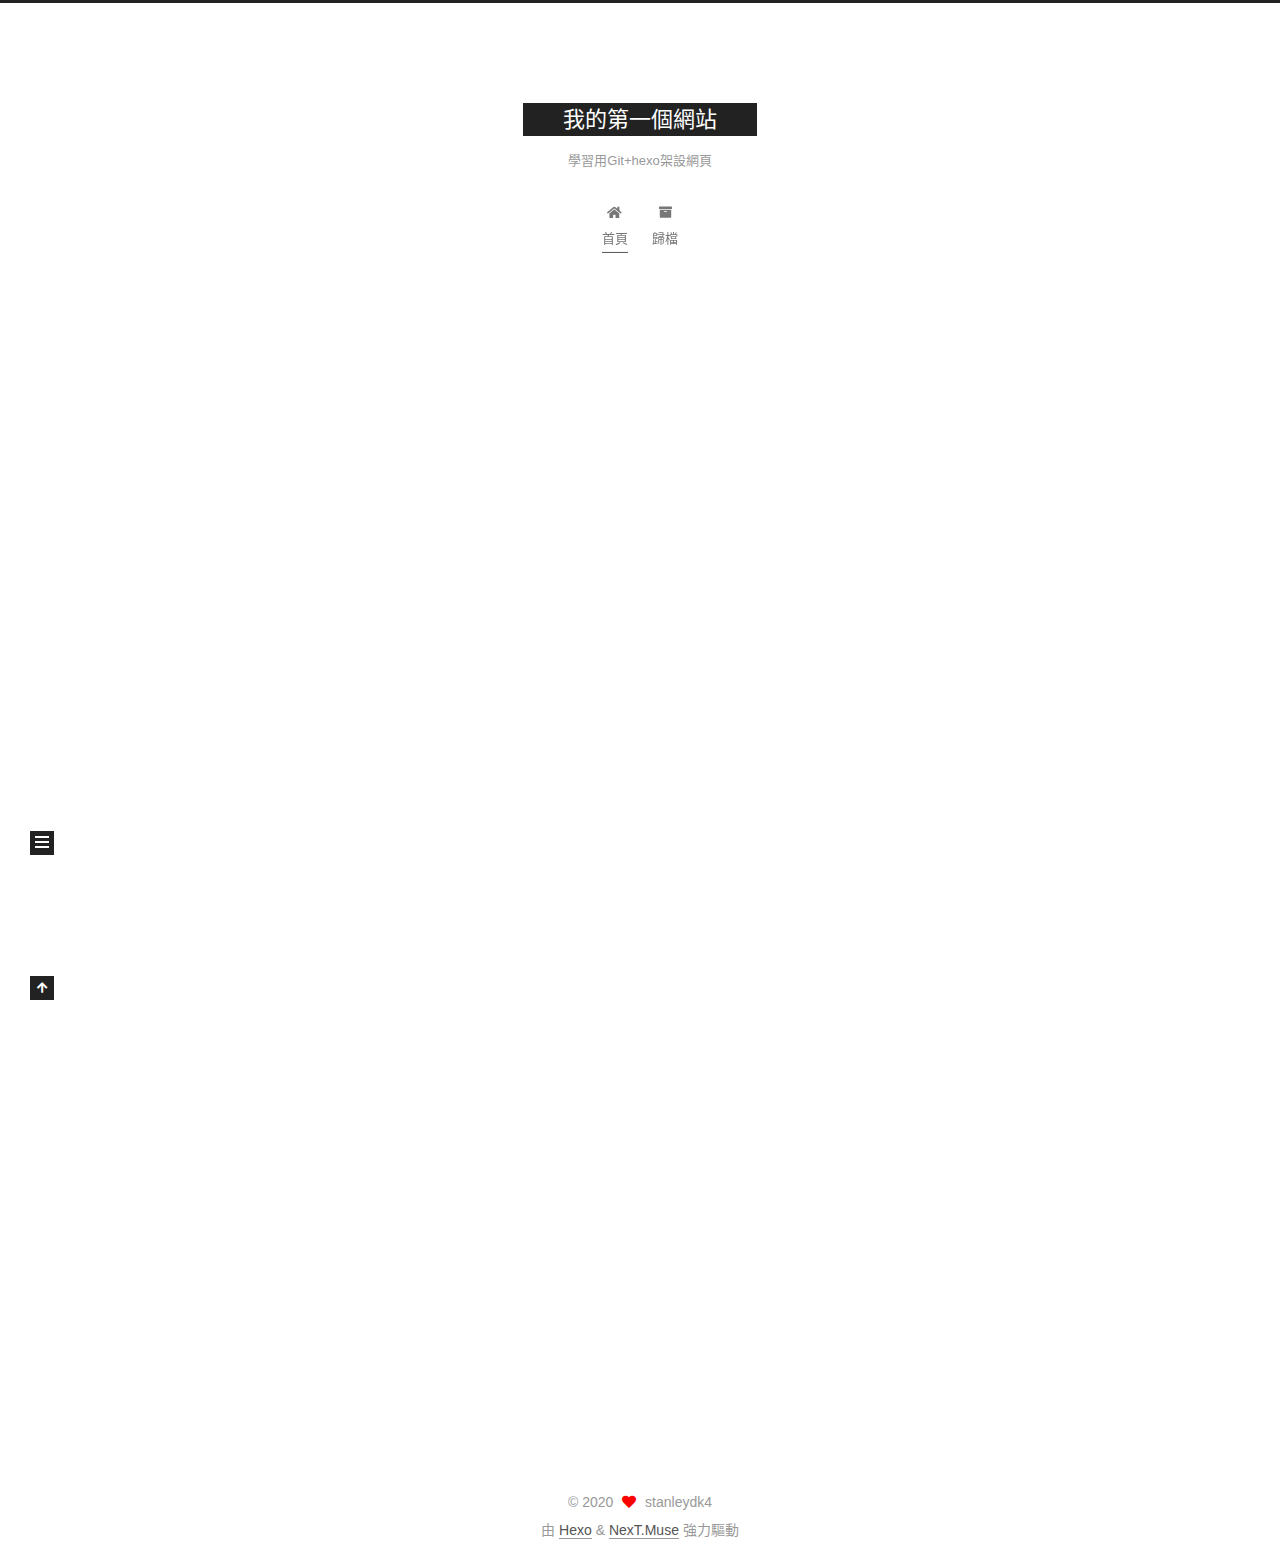
==== commit 84dacd94: "Site updated: 2020-10-18 15:10:56" ====
--- a/index.html
+++ b/index.html
@@ -1,12 +1,25 @@
 <!DOCTYPE html>
-<html>
+<html lang="zh-TW">
 <head>
-  <meta charset="utf-8">
-  
-
-  
-  <title>我的第一個網站</title>
-  <meta name="viewport" content="width=device-width, initial-scale=1, maximum-scale=1">
+  <meta charset="UTF-8">
+<meta name="viewport" content="width=device-width, initial-scale=1, maximum-scale=2">
+<meta name="theme-color" content="#222">
+<meta name="generator" content="Hexo 5.2.0">
+  <link rel="apple-touch-icon" sizes="180x180" href="/images/apple-touch-icon-next.png">
+  <link rel="icon" type="image/png" sizes="32x32" href="/images/favicon-32x32-next.png">
+  <link rel="icon" type="image/png" sizes="16x16" href="/images/favicon-16x16-next.png">
+  <link rel="mask-icon" href="/images/logo.svg" color="#222">
+
+<link rel="stylesheet" href="/css/main.css">
+
+
+<link rel="stylesheet" href="/lib/font-awesome/css/all.min.css">
+
+<script id="hexo-configurations">
+    var NexT = window.NexT || {};
+    var CONFIG = {"hostname":"stanleydk4.github.io","root":"/","scheme":"Muse","version":"7.8.0","exturl":false,"sidebar":{"position":"left","display":"post","padding":18,"offset":12,"onmobile":false},"copycode":{"enable":false,"show_result":false,"style":null},"back2top":{"enable":true,"sidebar":false,"scrollpercent":false},"bookmark":{"enable":false,"color":"#222","save":"auto"},"fancybox":false,"mediumzoom":false,"lazyload":false,"pangu":false,"comments":{"style":"tabs","active":null,"storage":true,"lazyload":false,"nav":null},"algolia":{"hits":{"per_page":10},"labels":{"input_placeholder":"Search for Posts","hits_empty":"We didn't find any results for the search: ${query}","hits_stats":"${hits} results found in ${time} ms"}},"localsearch":{"enable":false,"trigger":"auto","top_n_per_article":1,"unescape":false,"preload":false},"motion":{"enable":true,"async":false,"transition":{"post_block":"fadeIn","post_header":"slideDownIn","post_body":"slideDownIn","coll_header":"slideLeftIn","sidebar":"slideUpIn"}}};
+  </script>
+
   <meta property="og:type" content="website">
 <meta property="og:title" content="我的第一個網站">
 <meta property="og:url" content="https://stanleydk4.github.io/index.html">
@@ -15,224 +28,410 @@
 <meta property="article:author" content="stanleydk4">
 <meta property="article:tag" content="架設 測試">
 <meta name="twitter:card" content="summary">
-  
-    <link rel="alternate" href="/atom.xml" title="我的第一個網站" type="application/atom+xml">
-  
-  
-    <link rel="icon" href="/favicon.png">
-  
-  
-    <link href="//fonts.googleapis.com/css?family=Source+Code+Pro" rel="stylesheet" type="text/css">
-  
-  
-<link rel="stylesheet" href="/css/style.css">
-
-<meta name="generator" content="Hexo 5.2.0"></head>
-
-<body>
-  <div id="container">
-    <div id="wrap">
-      <header id="header">
-  <div id="banner"></div>
-  <div id="header-outer" class="outer">
-    <div id="header-title" class="inner">
-      <h1 id="logo-wrap">
-        <a href="/" id="logo">我的第一個網站</a>
-      </h1>
-      
+
+<link rel="canonical" href="https://stanleydk4.github.io/">
+
+
+<script id="page-configurations">
+  // https://hexo.io/docs/variables.html
+  CONFIG.page = {
+    sidebar: "",
+    isHome : true,
+    isPost : false,
+    lang   : 'zh-TW'
+  };
+</script>
+
+  <title>我的第一個網站</title>
+  
+
+
+
+
+
+
+  <noscript>
+  <style>
+  .use-motion .brand,
+  .use-motion .menu-item,
+  .sidebar-inner,
+  .use-motion .post-block,
+  .use-motion .pagination,
+  .use-motion .comments,
+  .use-motion .post-header,
+  .use-motion .post-body,
+  .use-motion .collection-header { opacity: initial; }
+
+  .use-motion .site-title,
+  .use-motion .site-subtitle {
+    opacity: initial;
+    top: initial;
+  }
+
+  .use-motion .logo-line-before i { left: initial; }
+  .use-motion .logo-line-after i { right: initial; }
+  </style>
+</noscript>
+
+</head>
+
+<body itemscope itemtype="http://schema.org/WebPage">
+  <div class="container use-motion">
+    <div class="headband"></div>
+
+    <header class="header" itemscope itemtype="http://schema.org/WPHeader">
+      <div class="header-inner"><div class="site-brand-container">
+  <div class="site-nav-toggle">
+    <div class="toggle" aria-label="切換導航欄">
+      <span class="toggle-line toggle-line-first"></span>
+      <span class="toggle-line toggle-line-middle"></span>
+      <span class="toggle-line toggle-line-last"></span>
     </div>
-    <div id="header-inner" class="inner">
-      <nav id="main-nav">
-        <a id="main-nav-toggle" class="nav-icon"></a>
-        
-          <a class="main-nav-link" href="/">Home</a>
-        
-          <a class="main-nav-link" href="/archives">Archives</a>
-        
-      </nav>
-      <nav id="sub-nav">
-        
-          <a id="nav-rss-link" class="nav-icon" href="/atom.xml" title="RSS Feed"></a>
-        
-        <a id="nav-search-btn" class="nav-icon" title="搜尋"></a>
-      </nav>
-      <div id="search-form-wrap">
-        <form action="//google.com/search" method="get" accept-charset="UTF-8" class="search-form"><input type="search" name="q" class="search-form-input" placeholder="Search"><button type="submit" class="search-form-submit">&#xF002;</button><input type="hidden" name="sitesearch" value="https://stanleydk4.github.io"></form>
-      </div>
+  </div>
+
+  <div class="site-meta">
+
+    <a href="/" class="brand" rel="start">
+      <span class="logo-line-before"><i></i></span>
+      <h1 class="site-title">我的第一個網站</h1>
+      <span class="logo-line-after"><i></i></span>
+    </a>
+      <p class="site-subtitle" itemprop="description">學習用Git+hexo架設網頁</p>
+  </div>
+
+  <div class="site-nav-right">
+    <div class="toggle popup-trigger">
     </div>
   </div>
-</header>
-      <div class="outer">
-        <section id="main">
-  
-    <article id="post-hello-world" class="article article-type-post" itemscope itemprop="blogPost">
-  <div class="article-meta">
-    <a href="/2020/10/18/hello-world/" class="article-date">
-  <time datetime="2020-10-18T05:00:08.000Z" itemprop="datePublished">2020-10-18</time>
-</a>
-    
-  </div>
-  <div class="article-inner">
-    
-    
-      <header class="article-header">
-        
-  
-    <h1 itemprop="name">
-      <a class="article-title" href="/2020/10/18/hello-world/">Hello World</a>
-    </h1>
-  
-
+</div>
+
+
+
+
+<nav class="site-nav">
+  <ul id="menu" class="main-menu menu">
+        <li class="menu-item menu-item-home">
+
+    <a href="/" rel="section"><i class="fa fa-home fa-fw"></i>首頁</a>
+
+  </li>
+        <li class="menu-item menu-item-archives">
+
+    <a href="/archives/" rel="section"><i class="fa fa-archive fa-fw"></i>歸檔</a>
+
+  </li>
+  </ul>
+</nav>
+
+
+
+
+</div>
+    </header>
+
+    
+  <div class="back-to-top">
+    <i class="fa fa-arrow-up"></i>
+    <span>0%</span>
+  </div>
+
+
+    <main class="main">
+      <div class="main-inner">
+        <div class="content-wrap">
+          
+
+          <div class="content index posts-expand">
+            
+      
+  
+  
+  <article itemscope itemtype="http://schema.org/Article" class="post-block" lang="zh-TW">
+    <link itemprop="mainEntityOfPage" href="https://stanleydk4.github.io/2020/10/18/hello-world/">
+
+    <span hidden itemprop="author" itemscope itemtype="http://schema.org/Person">
+      <meta itemprop="image" content="/images/avatar.gif">
+      <meta itemprop="name" content="stanleydk4">
+      <meta itemprop="description" content="">
+    </span>
+
+    <span hidden itemprop="publisher" itemscope itemtype="http://schema.org/Organization">
+      <meta itemprop="name" content="我的第一個網站">
+    </span>
+      <header class="post-header">
+        <h2 class="post-title" itemprop="name headline">
+          
+            <a href="/2020/10/18/hello-world/" class="post-title-link" itemprop="url">Hello World</a>
+        </h2>
+
+        <div class="post-meta">
+            <span class="post-meta-item">
+              <span class="post-meta-item-icon">
+                <i class="far fa-calendar"></i>
+              </span>
+              <span class="post-meta-item-text">發表於</span>
+              
+
+              <time title="創建時間：2020-10-18 13:00:08 / 修改時間：13:00:26" itemprop="dateCreated datePublished" datetime="2020-10-18T13:00:08+08:00">2020-10-18</time>
+            </span>
+
+          
+
+        </div>
       </header>
-    
-    <div class="article-entry" itemprop="articleBody">
-      
-        <p>Welcome to <a target="_blank" rel="noopener" href="https://hexo.io/">Hexo</a>! This is your very first post. Check <a target="_blank" rel="noopener" href="https://hexo.io/docs/">documentation</a> for more info. If you get any problems when using Hexo, you can find the answer in <a target="_blank" rel="noopener" href="https://hexo.io/docs/troubleshooting.html">troubleshooting</a> or you can ask me on <a target="_blank" rel="noopener" href="https://github.com/hexojs/hexo/issues">GitHub</a>.</p>
+
+    
+    
+    
+    <div class="post-body" itemprop="articleBody">
+
+      
+          <p>Welcome to <a target="_blank" rel="noopener" href="https://hexo.io/">Hexo</a>! This is your very first post. Check <a target="_blank" rel="noopener" href="https://hexo.io/docs/">documentation</a> for more info. If you get any problems when using Hexo, you can find the answer in <a target="_blank" rel="noopener" href="https://hexo.io/docs/troubleshooting.html">troubleshooting</a> or you can ask me on <a target="_blank" rel="noopener" href="https://github.com/hexojs/hexo/issues">GitHub</a>.</p>
 <h2 id="Quick-Start"><a href="#Quick-Start" class="headerlink" title="Quick Start"></a>Quick Start</h2><h3 id="Create-a-new-post"><a href="#Create-a-new-post" class="headerlink" title="Create a new post"></a>Create a new post</h3><figure class="highlight bash"><table><tr><td class="gutter"><pre><span class="line">1</span><br></pre></td><td class="code"><pre><span class="line">$ hexo new <span class="string">&quot;My New Post&quot;</span></span><br></pre></td></tr></table></figure>
-        
-          <p class="article-more-link">
-            <a href="/2020/10/18/hello-world/#more">Read More</a>
-          </p>
+          <!--noindex-->
+            <div class="post-button">
+              <a class="btn" href="/2020/10/18/hello-world/#more" rel="contents">
+                閱讀全文 &raquo;
+              </a>
+            </div>
+          <!--/noindex-->
         
       
     </div>
-    <footer class="article-footer">
-      <a data-url="https://stanleydk4.github.io/2020/10/18/hello-world/" data-id="ckgepm2yp0001tg9u81nr6lat" class="article-share-link">Share</a>
-      
-      
-    </footer>
-  </div>
-  
-</article>
-
-
-  
-    <article id="post-diary-201016" class="article article-type-post" itemscope itemprop="blogPost">
-  <div class="article-meta">
-    <a href="/2020/10/18/diary-201016/" class="article-date">
-  <time datetime="2020-10-18T04:48:55.000Z" itemprop="datePublished">2020-10-18</time>
-</a>
-    
-  </div>
-  <div class="article-inner">
-    
-    
-      <header class="article-header">
-        
-  
-    <h1 itemprop="name">
-      <a class="article-title" href="/2020/10/18/diary-201016/">心情隨筆-2020/10/16</a>
-    </h1>
-  
-
+
+    
+    
+    
+      <footer class="post-footer">
+        <div class="post-eof"></div>
+      </footer>
+  </article>
+  
+  
+  
+
+      
+  
+  
+  <article itemscope itemtype="http://schema.org/Article" class="post-block" lang="zh-TW">
+    <link itemprop="mainEntityOfPage" href="https://stanleydk4.github.io/2020/10/18/diary-201016/">
+
+    <span hidden itemprop="author" itemscope itemtype="http://schema.org/Person">
+      <meta itemprop="image" content="/images/avatar.gif">
+      <meta itemprop="name" content="stanleydk4">
+      <meta itemprop="description" content="">
+    </span>
+
+    <span hidden itemprop="publisher" itemscope itemtype="http://schema.org/Organization">
+      <meta itemprop="name" content="我的第一個網站">
+    </span>
+      <header class="post-header">
+        <h2 class="post-title" itemprop="name headline">
+          
+            <a href="/2020/10/18/diary-201016/" class="post-title-link" itemprop="url">心情隨筆-2020/10/16</a>
+        </h2>
+
+        <div class="post-meta">
+            <span class="post-meta-item">
+              <span class="post-meta-item-icon">
+                <i class="far fa-calendar"></i>
+              </span>
+              <span class="post-meta-item-text">發表於</span>
+              
+
+              <time title="創建時間：2020-10-18 12:48:55 / 修改時間：14:04:01" itemprop="dateCreated datePublished" datetime="2020-10-18T12:48:55+08:00">2020-10-18</time>
+            </span>
+
+          
+
+        </div>
       </header>
-    
-    <div class="article-entry" itemprop="articleBody">
-      
-        <h2 id="抽卡紀錄"><a href="#抽卡紀錄" class="headerlink" title="抽卡紀錄"></a><font color=#FF6600><strong>抽卡紀錄</strong></font></h2><p>~~以下純屬個人紀錄用，絕非曬卡~~
+
+    
+    
+    
+    <div class="post-body" itemprop="articleBody">
+
+      
+          <h2 id="抽卡紀錄"><a href="#抽卡紀錄" class="headerlink" title="抽卡紀錄"></a><font color=#FF6600><strong>抽卡紀錄</strong></font></h2><p>~~以下純屬個人紀錄用，絕非曬卡~~
 
 <p>今天我玩F/GO抽到了<font color=#800080>美遊</font>和<font color=#FF0000>伊莉雅</font>，有夠爽der!</p>
 <p><img src="https://i.imgur.com/U5qXe55.jpg" alt="FGO繁中版限定卡池"></p>
-        
-          <p class="article-more-link">
-            <a href="/2020/10/18/diary-201016/#more">Read More</a>
-          </p>
+          <!--noindex-->
+            <div class="post-button">
+              <a class="btn" href="/2020/10/18/diary-201016/#more" rel="contents">
+                閱讀全文 &raquo;
+              </a>
+            </div>
+          <!--/noindex-->
         
       
     </div>
-    <footer class="article-footer">
-      <a data-url="https://stanleydk4.github.io/2020/10/18/diary-201016/" data-id="ckgepm2ya0000tg9u32ejctcn" class="article-share-link">Share</a>
-      
-      
+
+    
+    
+    
+      <footer class="post-footer">
+        <div class="post-eof"></div>
+      </footer>
+  </article>
+  
+  
+  
+
+
+  
+
+
+
+          </div>
+          
+
+<script>
+  window.addEventListener('tabs:register', () => {
+    let { activeClass } = CONFIG.comments;
+    if (CONFIG.comments.storage) {
+      activeClass = localStorage.getItem('comments_active') || activeClass;
+    }
+    if (activeClass) {
+      let activeTab = document.querySelector(`a[href="#comment-${activeClass}"]`);
+      if (activeTab) {
+        activeTab.click();
+      }
+    }
+  });
+  if (CONFIG.comments.storage) {
+    window.addEventListener('tabs:click', event => {
+      if (!event.target.matches('.tabs-comment .tab-content .tab-pane')) return;
+      let commentClass = event.target.classList[1];
+      localStorage.setItem('comments_active', commentClass);
+    });
+  }
+</script>
+
+        </div>
+          
+  
+  <div class="toggle sidebar-toggle">
+    <span class="toggle-line toggle-line-first"></span>
+    <span class="toggle-line toggle-line-middle"></span>
+    <span class="toggle-line toggle-line-last"></span>
+  </div>
+
+  <aside class="sidebar">
+    <div class="sidebar-inner">
+
+      <ul class="sidebar-nav motion-element">
+        <li class="sidebar-nav-toc">
+          文章目錄
+        </li>
+        <li class="sidebar-nav-overview">
+          本站概要
+        </li>
+      </ul>
+
+      <!--noindex-->
+      <div class="post-toc-wrap sidebar-panel">
+      </div>
+      <!--/noindex-->
+
+      <div class="site-overview-wrap sidebar-panel">
+        <div class="site-author motion-element" itemprop="author" itemscope itemtype="http://schema.org/Person">
+  <p class="site-author-name" itemprop="name">stanleydk4</p>
+  <div class="site-description" itemprop="description"></div>
+</div>
+<div class="site-state-wrap motion-element">
+  <nav class="site-state">
+      <div class="site-state-item site-state-posts">
+          <a href="/archives/">
+        
+          <span class="site-state-item-count">2</span>
+          <span class="site-state-item-name">文章</span>
+        </a>
+      </div>
+  </nav>
+</div>
+
+
+
+      </div>
+
+    </div>
+  </aside>
+  <div id="sidebar-dimmer"></div>
+
+
+      </div>
+    </main>
+
+    <footer class="footer">
+      <div class="footer-inner">
+        
+
+        
+
+<div class="copyright">
+  
+  &copy; 
+  <span itemprop="copyrightYear">2020</span>
+  <span class="with-love">
+    <i class="fa fa-heart"></i>
+  </span>
+  <span class="author" itemprop="copyrightHolder">stanleydk4</span>
+</div>
+  <div class="powered-by">由 <a href="https://hexo.io/" class="theme-link" rel="noopener" target="_blank">Hexo</a> & <a href="https://muse.theme-next.org/" class="theme-link" rel="noopener" target="_blank">NexT.Muse</a> 強力驅動
+  </div>
+
+        
+
+
+
+
+
+
+
+
+      </div>
     </footer>
   </div>
-  
-</article>
-
-
-  
-
-
-</section>
-        
-          <aside id="sidebar">
-  
-    
-
-  
-    
-
-  
-    
-  
-    
-  <div class="widget-wrap">
-    <h3 class="widget-title">彙整</h3>
-    <div class="widget">
-      <ul class="archive-list"><li class="archive-list-item"><a class="archive-list-link" href="/archives/2020/10/">十月 2020</a></li></ul>
-    </div>
-  </div>
-
-
-  
-    
-  <div class="widget-wrap">
-    <h3 class="widget-title">最新文章</h3>
-    <div class="widget">
-      <ul>
-        
-          <li>
-            <a href="/2020/10/18/hello-world/">Hello World</a>
-          </li>
-        
-          <li>
-            <a href="/2020/10/18/diary-201016/">心情隨筆-2020/10/16</a>
-          </li>
-        
-      </ul>
-    </div>
-  </div>
-
-  
-</aside>
-        
-      </div>
-      <footer id="footer">
-  
-  <div class="outer">
-    <div id="footer-info" class="inner">
-      &copy; 2020 stanleydk4<br>
-      Powered by <a href="http://hexo.io/" target="_blank">Hexo</a>
-    </div>
-  </div>
-</footer>
-    </div>
-    <nav id="mobile-nav">
-  
-    <a href="/" class="mobile-nav-link">Home</a>
-  
-    <a href="/archives" class="mobile-nav-link">Archives</a>
-  
-</nav>
-    
-
-<script src="//ajax.googleapis.com/ajax/libs/jquery/2.0.3/jquery.min.js"></script>
-
-
-  
-<link rel="stylesheet" href="/fancybox/jquery.fancybox.css">
-
-  
-<script src="/fancybox/jquery.fancybox.pack.js"></script>
-
-
-
-
-<script src="/js/script.js"></script>
-
-
-
-
-  </div>
+
+  
+  <script src="/lib/anime.min.js"></script>
+  <script src="/lib/velocity/velocity.min.js"></script>
+  <script src="/lib/velocity/velocity.ui.min.js"></script>
+
+<script src="/js/utils.js"></script>
+
+<script src="/js/motion.js"></script>
+
+
+<script src="/js/schemes/muse.js"></script>
+
+
+<script src="/js/next-boot.js"></script>
+
+
+
+
+  
+
+
+
+
+
+
+
+
+
+
+
+
+
+
+
+  
+
+  
+
 </body>
-</html>+</html>
--- a/css/main.css
+++ b/css/main.css
@@ -0,0 +1,2291 @@
+:root {
+  --body-bg-color: #fff;
+  --content-bg-color: #fff;
+  --card-bg-color: #f5f5f5;
+  --text-color: #555;
+  --blockquote-color: #666;
+  --link-color: #555;
+  --link-hover-color: #222;
+  --brand-color: #fff;
+  --brand-hover-color: #fff;
+  --table-row-odd-bg-color: #f9f9f9;
+  --table-row-hover-bg-color: #f5f5f5;
+  --menu-item-bg-color: #f5f5f5;
+  --btn-default-bg: #222;
+  --btn-default-color: #fff;
+  --btn-default-border-color: #222;
+  --btn-default-hover-bg: #fff;
+  --btn-default-hover-color: #222;
+  --btn-default-hover-border-color: #222;
+}
+html {
+  line-height: 1.15; /* 1 */
+  -webkit-text-size-adjust: 100%; /* 2 */
+}
+body {
+  margin: 0;
+}
+main {
+  display: block;
+}
+h1 {
+  font-size: 2em;
+  margin: 0.67em 0;
+}
+hr {
+  box-sizing: content-box; /* 1 */
+  height: 0; /* 1 */
+  overflow: visible; /* 2 */
+}
+pre {
+  font-family: monospace, monospace; /* 1 */
+  font-size: 1em; /* 2 */
+}
+a {
+  background: transparent;
+}
+abbr[title] {
+  border-bottom: none; /* 1 */
+  text-decoration: underline; /* 2 */
+  text-decoration: underline dotted; /* 2 */
+}
+b,
+strong {
+  font-weight: bolder;
+}
+code,
+kbd,
+samp {
+  font-family: monospace, monospace; /* 1 */
+  font-size: 1em; /* 2 */
+}
+small {
+  font-size: 80%;
+}
+sub,
+sup {
+  font-size: 75%;
+  line-height: 0;
+  position: relative;
+  vertical-align: baseline;
+}
+sub {
+  bottom: -0.25em;
+}
+sup {
+  top: -0.5em;
+}
+img {
+  border-style: none;
+}
+button,
+input,
+optgroup,
+select,
+textarea {
+  font-family: inherit; /* 1 */
+  font-size: 100%; /* 1 */
+  line-height: 1.15; /* 1 */
+  margin: 0; /* 2 */
+}
+button,
+input {
+/* 1 */
+  overflow: visible;
+}
+button,
+select {
+/* 1 */
+  text-transform: none;
+}
+button,
+[type='button'],
+[type='reset'],
+[type='submit'] {
+  -webkit-appearance: button;
+}
+button::-moz-focus-inner,
+[type='button']::-moz-focus-inner,
+[type='reset']::-moz-focus-inner,
+[type='submit']::-moz-focus-inner {
+  border-style: none;
+  padding: 0;
+}
+button:-moz-focusring,
+[type='button']:-moz-focusring,
+[type='reset']:-moz-focusring,
+[type='submit']:-moz-focusring {
+  outline: 1px dotted ButtonText;
+}
+fieldset {
+  padding: 0.35em 0.75em 0.625em;
+}
+legend {
+  box-sizing: border-box; /* 1 */
+  color: inherit; /* 2 */
+  display: table; /* 1 */
+  max-width: 100%; /* 1 */
+  padding: 0; /* 3 */
+  white-space: normal; /* 1 */
+}
+progress {
+  vertical-align: baseline;
+}
+textarea {
+  overflow: auto;
+}
+[type='checkbox'],
+[type='radio'] {
+  box-sizing: border-box; /* 1 */
+  padding: 0; /* 2 */
+}
+[type='number']::-webkit-inner-spin-button,
+[type='number']::-webkit-outer-spin-button {
+  height: auto;
+}
+[type='search'] {
+  outline-offset: -2px; /* 2 */
+  -webkit-appearance: textfield; /* 1 */
+}
+[type='search']::-webkit-search-decoration {
+  -webkit-appearance: none;
+}
+::-webkit-file-upload-button {
+  font: inherit; /* 2 */
+  -webkit-appearance: button; /* 1 */
+}
+details {
+  display: block;
+}
+summary {
+  display: list-item;
+}
+template {
+  display: none;
+}
+[hidden] {
+  display: none;
+}
+::selection {
+  background: #262a30;
+  color: #eee;
+}
+html,
+body {
+  height: 100%;
+}
+body {
+  background: var(--body-bg-color);
+  color: var(--text-color);
+  font-family: 'Lato', "PingFang SC", "Microsoft YaHei", sans-serif;
+  font-size: 1em;
+  line-height: 2;
+}
+@media (max-width: 991px) {
+  body {
+    padding-left: 0 !important;
+    padding-right: 0 !important;
+  }
+}
+h1,
+h2,
+h3,
+h4,
+h5,
+h6 {
+  font-family: 'Lato', "PingFang SC", "Microsoft YaHei", sans-serif;
+  font-weight: bold;
+  line-height: 1.5;
+  margin: 20px 0 15px;
+}
+h1 {
+  font-size: 1.5em;
+}
+h2 {
+  font-size: 1.375em;
+}
+h3 {
+  font-size: 1.25em;
+}
+h4 {
+  font-size: 1.125em;
+}
+h5 {
+  font-size: 1em;
+}
+h6 {
+  font-size: 0.875em;
+}
+p {
+  margin: 0 0 20px 0;
+}
+a,
+span.exturl {
+  border-bottom: 1px solid #999;
+  color: var(--link-color);
+  outline: 0;
+  text-decoration: none;
+  overflow-wrap: break-word;
+  word-wrap: break-word;
+  cursor: pointer;
+}
+a:hover,
+span.exturl:hover {
+  border-bottom-color: var(--link-hover-color);
+  color: var(--link-hover-color);
+}
+iframe,
+img,
+video {
+  display: block;
+  margin-left: auto;
+  margin-right: auto;
+  max-width: 100%;
+}
+hr {
+  background-image: repeating-linear-gradient(-45deg, #ddd, #ddd 4px, transparent 4px, transparent 8px);
+  border: 0;
+  height: 3px;
+  margin: 40px 0;
+}
+blockquote {
+  border-left: 4px solid #ddd;
+  color: var(--blockquote-color);
+  margin: 0;
+  padding: 0 15px;
+}
+blockquote cite::before {
+  content: '-';
+  padding: 0 5px;
+}
+dt {
+  font-weight: bold;
+}
+dd {
+  margin: 0;
+  padding: 0;
+}
+kbd {
+  background-color: #f5f5f5;
+  background-image: linear-gradient(#eee, #fff, #eee);
+  border: 1px solid #ccc;
+  border-radius: 0.2em;
+  box-shadow: 0.1em 0.1em 0.2em rgba(0,0,0,0.1);
+  color: #555;
+  font-family: inherit;
+  padding: 0.1em 0.3em;
+  white-space: nowrap;
+}
+.table-container {
+  overflow: auto;
+}
+table {
+  border-collapse: collapse;
+  border-spacing: 0;
+  font-size: 0.875em;
+  margin: 0 0 20px 0;
+  width: 100%;
+}
+tbody tr:nth-of-type(odd) {
+  background: var(--table-row-odd-bg-color);
+}
+tbody tr:hover {
+  background: var(--table-row-hover-bg-color);
+}
+caption,
+th,
+td {
+  font-weight: normal;
+  padding: 8px;
+  vertical-align: middle;
+}
+th,
+td {
+  border: 1px solid #ddd;
+  border-bottom: 3px solid #ddd;
+}
+th {
+  font-weight: 700;
+  padding-bottom: 10px;
+}
+td {
+  border-bottom-width: 1px;
+}
+.btn {
+  background: var(--btn-default-bg);
+  border: 2px solid var(--btn-default-border-color);
+  border-radius: 0;
+  color: var(--btn-default-color);
+  display: inline-block;
+  font-size: 0.875em;
+  line-height: 2;
+  padding: 0 20px;
+  text-decoration: none;
+  transition-property: background-color;
+  transition-delay: 0s;
+  transition-duration: 0.2s;
+  transition-timing-function: ease-in-out;
+}
+.btn:hover {
+  background: var(--btn-default-hover-bg);
+  border-color: var(--btn-default-hover-border-color);
+  color: var(--btn-default-hover-color);
+}
+.btn + .btn {
+  margin: 0 0 8px 8px;
+}
+.btn .fa-fw {
+  text-align: left;
+  width: 1.285714285714286em;
+}
+.toggle {
+  line-height: 0;
+}
+.toggle .toggle-line {
+  background: #fff;
+  display: inline-block;
+  height: 2px;
+  left: 0;
+  position: relative;
+  top: 0;
+  transition: all 0.4s;
+  vertical-align: top;
+  width: 100%;
+}
+.toggle .toggle-line:not(:first-child) {
+  margin-top: 3px;
+}
+.toggle.toggle-arrow .toggle-line-first {
+  left: 50%;
+  top: 2px;
+  transform: rotate(45deg);
+  width: 50%;
+}
+.toggle.toggle-arrow .toggle-line-middle {
+  left: 2px;
+  width: 90%;
+}
+.toggle.toggle-arrow .toggle-line-last {
+  left: 50%;
+  top: -2px;
+  transform: rotate(-45deg);
+  width: 50%;
+}
+.toggle.toggle-close .toggle-line-first {
+  transform: rotate(-45deg);
+  top: 5px;
+}
+.toggle.toggle-close .toggle-line-middle {
+  opacity: 0;
+}
+.toggle.toggle-close .toggle-line-last {
+  transform: rotate(45deg);
+  top: -5px;
+}
+.highlight,
+pre {
+  background: #f7f7f7;
+  color: #4d4d4c;
+  line-height: 1.6;
+  margin: 0 auto 20px;
+}
+pre,
+code {
+  font-family: consolas, Menlo, monospace, "PingFang SC", "Microsoft YaHei";
+}
+code {
+  background: #eee;
+  border-radius: 3px;
+  color: #555;
+  padding: 2px 4px;
+  overflow-wrap: break-word;
+  word-wrap: break-word;
+}
+.highlight *::selection {
+  background: #d6d6d6;
+}
+.highlight pre {
+  border: 0;
+  margin: 0;
+  padding: 10px 0;
+}
+.highlight table {
+  border: 0;
+  margin: 0;
+  width: auto;
+}
+.highlight td {
+  border: 0;
+  padding: 0;
+}
+.highlight figcaption {
+  background: #eff2f3;
+  color: #4d4d4c;
+  display: flex;
+  font-size: 0.875em;
+  justify-content: space-between;
+  line-height: 1.2;
+  padding: 0.5em;
+}
+.highlight figcaption a {
+  color: #4d4d4c;
+}
+.highlight figcaption a:hover {
+  border-bottom-color: #4d4d4c;
+}
+.highlight .gutter {
+  -moz-user-select: none;
+  -ms-user-select: none;
+  -webkit-user-select: none;
+  user-select: none;
+}
+.highlight .gutter pre {
+  background: #eff2f3;
+  color: #869194;
+  padding-left: 10px;
+  padding-right: 10px;
+  text-align: right;
+}
+.highlight .code pre {
+  background: #f7f7f7;
+  padding-left: 10px;
+  width: 100%;
+}
+.gist table {
+  width: auto;
+}
+.gist table td {
+  border: 0;
+}
+pre {
+  overflow: auto;
+  padding: 10px;
+}
+pre code {
+  background: none;
+  color: #4d4d4c;
+  font-size: 0.875em;
+  padding: 0;
+  text-shadow: none;
+}
+pre .deletion {
+  background: #fdd;
+}
+pre .addition {
+  background: #dfd;
+}
+pre .meta {
+  color: #eab700;
+  -moz-user-select: none;
+  -ms-user-select: none;
+  -webkit-user-select: none;
+  user-select: none;
+}
+pre .comment {
+  color: #8e908c;
+}
+pre .variable,
+pre .attribute,
+pre .tag,
+pre .name,
+pre .regexp,
+pre .ruby .constant,
+pre .xml .tag .title,
+pre .xml .pi,
+pre .xml .doctype,
+pre .html .doctype,
+pre .css .id,
+pre .css .class,
+pre .css .pseudo {
+  color: #c82829;
+}
+pre .number,
+pre .preprocessor,
+pre .built_in,
+pre .builtin-name,
+pre .literal,
+pre .params,
+pre .constant,
+pre .command {
+  color: #f5871f;
+}
+pre .ruby .class .title,
+pre .css .rules .attribute,
+pre .string,
+pre .symbol,
+pre .value,
+pre .inheritance,
+pre .header,
+pre .ruby .symbol,
+pre .xml .cdata,
+pre .special,
+pre .formula {
+  color: #718c00;
+}
+pre .title,
+pre .css .hexcolor {
+  color: #3e999f;
+}
+pre .function,
+pre .python .decorator,
+pre .python .title,
+pre .ruby .function .title,
+pre .ruby .title .keyword,
+pre .perl .sub,
+pre .javascript .title,
+pre .coffeescript .title {
+  color: #4271ae;
+}
+pre .keyword,
+pre .javascript .function {
+  color: #8959a8;
+}
+.blockquote-center {
+  border-left: none;
+  margin: 40px 0;
+  padding: 0;
+  position: relative;
+  text-align: center;
+}
+.blockquote-center .fa {
+  display: block;
+  opacity: 0.6;
+  position: absolute;
+  width: 100%;
+}
+.blockquote-center .fa-quote-left {
+  border-top: 1px solid #ccc;
+  text-align: left;
+  top: -20px;
+}
+.blockquote-center .fa-quote-right {
+  border-bottom: 1px solid #ccc;
+  text-align: right;
+  bottom: -20px;
+}
+.blockquote-center p,
+.blockquote-center div {
+  text-align: center;
+}
+.post-body .group-picture img {
+  margin: 0 auto;
+  padding: 0 3px;
+}
+.group-picture-row {
+  margin-bottom: 6px;
+  overflow: hidden;
+}
+.group-picture-column {
+  float: left;
+  margin-bottom: 10px;
+}
+.post-body .label {
+  color: #555;
+  display: inline;
+  padding: 0 2px;
+}
+.post-body .label.default {
+  background: #f0f0f0;
+}
+.post-body .label.primary {
+  background: #efe6f7;
+}
+.post-body .label.info {
+  background: #e5f2f8;
+}
+.post-body .label.success {
+  background: #e7f4e9;
+}
+.post-body .label.warning {
+  background: #fcf6e1;
+}
+.post-body .label.danger {
+  background: #fae8eb;
+}
+.post-body .tabs {
+  margin-bottom: 20px;
+}
+.post-body .tabs,
+.tabs-comment {
+  display: block;
+  padding-top: 10px;
+  position: relative;
+}
+.post-body .tabs ul.nav-tabs,
+.tabs-comment ul.nav-tabs {
+  display: flex;
+  flex-wrap: wrap;
+  margin: 0;
+  margin-bottom: -1px;
+  padding: 0;
+}
+@media (max-width: 413px) {
+  .post-body .tabs ul.nav-tabs,
+  .tabs-comment ul.nav-tabs {
+    display: block;
+    margin-bottom: 5px;
+  }
+}
+.post-body .tabs ul.nav-tabs li.tab,
+.tabs-comment ul.nav-tabs li.tab {
+  border-bottom: 1px solid #ddd;
+  border-left: 1px solid transparent;
+  border-right: 1px solid transparent;
+  border-top: 3px solid transparent;
+  flex-grow: 1;
+  list-style-type: none;
+  border-radius: 0 0 0 0;
+}
+@media (max-width: 413px) {
+  .post-body .tabs ul.nav-tabs li.tab,
+  .tabs-comment ul.nav-tabs li.tab {
+    border-bottom: 1px solid transparent;
+    border-left: 3px solid transparent;
+    border-right: 1px solid transparent;
+    border-top: 1px solid transparent;
+  }
+}
+@media (max-width: 413px) {
+  .post-body .tabs ul.nav-tabs li.tab,
+  .tabs-comment ul.nav-tabs li.tab {
+    border-radius: 0;
+  }
+}
+.post-body .tabs ul.nav-tabs li.tab a,
+.tabs-comment ul.nav-tabs li.tab a {
+  border-bottom: initial;
+  display: block;
+  line-height: 1.8;
+  outline: 0;
+  padding: 0.25em 0.75em;
+  text-align: center;
+  transition-delay: 0s;
+  transition-duration: 0.2s;
+  transition-timing-function: ease-out;
+}
+.post-body .tabs ul.nav-tabs li.tab a i,
+.tabs-comment ul.nav-tabs li.tab a i {
+  width: 1.285714285714286em;
+}
+.post-body .tabs ul.nav-tabs li.tab.active,
+.tabs-comment ul.nav-tabs li.tab.active {
+  border-bottom: 1px solid transparent;
+  border-left: 1px solid #ddd;
+  border-right: 1px solid #ddd;
+  border-top: 3px solid #fc6423;
+}
+@media (max-width: 413px) {
+  .post-body .tabs ul.nav-tabs li.tab.active,
+  .tabs-comment ul.nav-tabs li.tab.active {
+    border-bottom: 1px solid #ddd;
+    border-left: 3px solid #fc6423;
+    border-right: 1px solid #ddd;
+    border-top: 1px solid #ddd;
+  }
+}
+.post-body .tabs ul.nav-tabs li.tab.active a,
+.tabs-comment ul.nav-tabs li.tab.active a {
+  color: var(--link-color);
+  cursor: default;
+}
+.post-body .tabs .tab-content .tab-pane,
+.tabs-comment .tab-content .tab-pane {
+  border: 1px solid #ddd;
+  border-top: 0;
+  padding: 20px 20px 0 20px;
+  border-radius: 0;
+}
+.post-body .tabs .tab-content .tab-pane:not(.active),
+.tabs-comment .tab-content .tab-pane:not(.active) {
+  display: none;
+}
+.post-body .tabs .tab-content .tab-pane.active,
+.tabs-comment .tab-content .tab-pane.active {
+  display: block;
+}
+.post-body .tabs .tab-content .tab-pane.active:nth-of-type(1),
+.tabs-comment .tab-content .tab-pane.active:nth-of-type(1) {
+  border-radius: 0 0 0 0;
+}
+@media (max-width: 413px) {
+  .post-body .tabs .tab-content .tab-pane.active:nth-of-type(1),
+  .tabs-comment .tab-content .tab-pane.active:nth-of-type(1) {
+    border-radius: 0;
+  }
+}
+.post-body .note {
+  border-radius: 3px;
+  margin-bottom: 20px;
+  padding: 1em;
+  position: relative;
+  border: 1px solid #eee;
+  border-left-width: 5px;
+}
+.post-body .note h2,
+.post-body .note h3,
+.post-body .note h4,
+.post-body .note h5,
+.post-body .note h6 {
+  margin-top: 0;
+  border-bottom: initial;
+  margin-bottom: 0;
+  padding-top: 0;
+}
+.post-body .note p:first-child,
+.post-body .note ul:first-child,
+.post-body .note ol:first-child,
+.post-body .note table:first-child,
+.post-body .note pre:first-child,
+.post-body .note blockquote:first-child,
+.post-body .note img:first-child {
+  margin-top: 0;
+}
+.post-body .note p:last-child,
+.post-body .note ul:last-child,
+.post-body .note ol:last-child,
+.post-body .note table:last-child,
+.post-body .note pre:last-child,
+.post-body .note blockquote:last-child,
+.post-body .note img:last-child {
+  margin-bottom: 0;
+}
+.post-body .note.default {
+  border-left-color: #777;
+}
+.post-body .note.default h2,
+.post-body .note.default h3,
+.post-body .note.default h4,
+.post-body .note.default h5,
+.post-body .note.default h6 {
+  color: #777;
+}
+.post-body .note.primary {
+  border-left-color: #6f42c1;
+}
+.post-body .note.primary h2,
+.post-body .note.primary h3,
+.post-body .note.primary h4,
+.post-body .note.primary h5,
+.post-body .note.primary h6 {
+  color: #6f42c1;
+}
+.post-body .note.info {
+  border-left-color: #428bca;
+}
+.post-body .note.info h2,
+.post-body .note.info h3,
+.post-body .note.info h4,
+.post-body .note.info h5,
+.post-body .note.info h6 {
+  color: #428bca;
+}
+.post-body .note.success {
+  border-left-color: #5cb85c;
+}
+.post-body .note.success h2,
+.post-body .note.success h3,
+.post-body .note.success h4,
+.post-body .note.success h5,
+.post-body .note.success h6 {
+  color: #5cb85c;
+}
+.post-body .note.warning {
+  border-left-color: #f0ad4e;
+}
+.post-body .note.warning h2,
+.post-body .note.warning h3,
+.post-body .note.warning h4,
+.post-body .note.warning h5,
+.post-body .note.warning h6 {
+  color: #f0ad4e;
+}
+.post-body .note.danger {
+  border-left-color: #d9534f;
+}
+.post-body .note.danger h2,
+.post-body .note.danger h3,
+.post-body .note.danger h4,
+.post-body .note.danger h5,
+.post-body .note.danger h6 {
+  color: #d9534f;
+}
+.pagination .prev,
+.pagination .next,
+.pagination .page-number,
+.pagination .space {
+  display: inline-block;
+  margin: 0 10px;
+  padding: 0 11px;
+  position: relative;
+  top: -1px;
+}
+@media (max-width: 767px) {
+  .pagination .prev,
+  .pagination .next,
+  .pagination .page-number,
+  .pagination .space {
+    margin: 0 5px;
+  }
+}
+.pagination {
+  border-top: 1px solid #eee;
+  margin: 120px 0 0;
+  text-align: center;
+}
+.pagination .prev,
+.pagination .next,
+.pagination .page-number {
+  border-bottom: 0;
+  border-top: 1px solid #eee;
+  transition-property: border-color;
+  transition-delay: 0s;
+  transition-duration: 0.2s;
+  transition-timing-function: ease-in-out;
+}
+.pagination .prev:hover,
+.pagination .next:hover,
+.pagination .page-number:hover {
+  border-top-color: #222;
+}
+.pagination .space {
+  margin: 0;
+  padding: 0;
+}
+.pagination .prev {
+  margin-left: 0;
+}
+.pagination .next {
+  margin-right: 0;
+}
+.pagination .page-number.current {
+  background: #ccc;
+  border-top-color: #ccc;
+  color: #fff;
+}
+@media (max-width: 767px) {
+  .pagination {
+    border-top: none;
+  }
+  .pagination .prev,
+  .pagination .next,
+  .pagination .page-number {
+    border-bottom: 1px solid #eee;
+    border-top: 0;
+    margin-bottom: 10px;
+    padding: 0 10px;
+  }
+  .pagination .prev:hover,
+  .pagination .next:hover,
+  .pagination .page-number:hover {
+    border-bottom-color: #222;
+  }
+}
+.comments {
+  margin-top: 60px;
+  overflow: hidden;
+}
+.comment-button-group {
+  display: flex;
+  flex-wrap: wrap-reverse;
+  justify-content: center;
+  margin: 1em 0;
+}
+.comment-button-group .comment-button {
+  margin: 0.1em 0.2em;
+}
+.comment-button-group .comment-button.active {
+  background: var(--btn-default-hover-bg);
+  border-color: var(--btn-default-hover-border-color);
+  color: var(--btn-default-hover-color);
+}
+.comment-position {
+  display: none;
+}
+.comment-position.active {
+  display: block;
+}
+.tabs-comment {
+  background: var(--content-bg-color);
+  margin-top: 4em;
+  padding-top: 0;
+}
+.tabs-comment .comments {
+  border: 0;
+  box-shadow: none;
+  margin-top: 0;
+  padding-top: 0;
+}
+.container {
+  min-height: 100%;
+  position: relative;
+}
+.main-inner {
+  margin: 0 auto;
+  width: 700px;
+}
+@media (min-width: 1200px) {
+  .main-inner {
+    width: 800px;
+  }
+}
+@media (min-width: 1600px) {
+  .main-inner {
+    width: 900px;
+  }
+}
+@media (max-width: 767px) {
+  .content-wrap {
+    padding: 0 20px;
+  }
+}
+.header {
+  background: transparent;
+}
+.header-inner {
+  margin: 0 auto;
+  width: 700px;
+}
+@media (min-width: 1200px) {
+  .header-inner {
+    width: 800px;
+  }
+}
+@media (min-width: 1600px) {
+  .header-inner {
+    width: 900px;
+  }
+}
+.site-brand-container {
+  display: flex;
+  flex-shrink: 0;
+  padding: 0 10px;
+}
+.headband {
+  background: #222;
+  height: 3px;
+}
+.site-meta {
+  flex-grow: 1;
+  text-align: center;
+}
+@media (max-width: 767px) {
+  .site-meta {
+    text-align: center;
+  }
+}
+.brand {
+  border-bottom: none;
+  color: var(--brand-color);
+  display: inline-block;
+  line-height: 1.375em;
+  padding: 0 40px;
+  position: relative;
+}
+.brand:hover {
+  color: var(--brand-hover-color);
+}
+.site-title {
+  font-family: 'Lato', "PingFang SC", "Microsoft YaHei", sans-serif;
+  font-size: 1.375em;
+  font-weight: normal;
+  margin: 0;
+}
+.site-subtitle {
+  color: #999;
+  font-size: 0.8125em;
+  margin: 10px 0;
+}
+.use-motion .brand {
+  opacity: 0;
+}
+.use-motion .site-title,
+.use-motion .site-subtitle,
+.use-motion .custom-logo-image {
+  opacity: 0;
+  position: relative;
+  top: -10px;
+}
+.site-nav-toggle,
+.site-nav-right {
+  display: none;
+}
+@media (max-width: 767px) {
+  .site-nav-toggle,
+  .site-nav-right {
+    display: flex;
+    flex-direction: column;
+    justify-content: center;
+  }
+}
+.site-nav-toggle .toggle,
+.site-nav-right .toggle {
+  color: var(--text-color);
+  padding: 10px;
+  width: 22px;
+}
+.site-nav-toggle .toggle .toggle-line,
+.site-nav-right .toggle .toggle-line {
+  background: var(--text-color);
+  border-radius: 1px;
+}
+.site-nav {
+  display: block;
+}
+@media (max-width: 767px) {
+  .site-nav {
+    clear: both;
+    display: none;
+  }
+}
+.site-nav.site-nav-on {
+  display: block;
+}
+.menu {
+  margin-top: 20px;
+  padding-left: 0;
+  text-align: center;
+}
+.menu-item {
+  display: inline-block;
+  list-style: none;
+  margin: 0 10px;
+}
+@media (max-width: 767px) {
+  .menu-item {
+    display: block;
+    margin-top: 10px;
+  }
+  .menu-item.menu-item-search {
+    display: none;
+  }
+}
+.menu-item a,
+.menu-item span.exturl {
+  border-bottom: 0;
+  display: block;
+  font-size: 0.8125em;
+  transition-property: border-color;
+  transition-delay: 0s;
+  transition-duration: 0.2s;
+  transition-timing-function: ease-in-out;
+}
+@media (hover: none) {
+  .menu-item a:hover,
+  .menu-item span.exturl:hover {
+    border-bottom-color: transparent !important;
+  }
+}
+.menu-item .fa,
+.menu-item .fab,
+.menu-item .far,
+.menu-item .fas {
+  margin-right: 8px;
+}
+.menu-item .badge {
+  display: inline-block;
+  font-weight: bold;
+  line-height: 1;
+  margin-left: 0.35em;
+  margin-top: 0.35em;
+  text-align: center;
+  white-space: nowrap;
+}
+@media (max-width: 767px) {
+  .menu-item .badge {
+    float: right;
+    margin-left: 0;
+  }
+}
+.menu-item-active a,
+.menu .menu-item a:hover,
+.menu .menu-item span.exturl:hover {
+  background: var(--menu-item-bg-color);
+}
+.use-motion .menu-item {
+  opacity: 0;
+}
+.sidebar {
+  background: #222;
+  bottom: 0;
+  box-shadow: inset 0 2px 6px #000;
+  position: fixed;
+  top: 0;
+}
+@media (max-width: 991px) {
+  .sidebar {
+    display: none;
+  }
+}
+.sidebar-inner {
+  color: #999;
+  padding: 18px 10px;
+  text-align: center;
+}
+.cc-license {
+  margin-top: 10px;
+  text-align: center;
+}
+.cc-license .cc-opacity {
+  border-bottom: none;
+  opacity: 0.7;
+}
+.cc-license .cc-opacity:hover {
+  opacity: 0.9;
+}
+.cc-license img {
+  display: inline-block;
+}
+.site-author-image {
+  border: 2px solid #333;
+  display: block;
+  margin: 0 auto;
+  max-width: 96px;
+  padding: 2px;
+}
+.site-author-name {
+  color: #f5f5f5;
+  font-weight: normal;
+  margin: 5px 0 0;
+  text-align: center;
+}
+.site-description {
+  color: #999;
+  font-size: 1em;
+  margin-top: 5px;
+  text-align: center;
+}
+.links-of-author {
+  margin-top: 15px;
+}
+.links-of-author a,
+.links-of-author span.exturl {
+  border-bottom-color: #555;
+  display: inline-block;
+  font-size: 0.8125em;
+  margin-bottom: 10px;
+  margin-right: 10px;
+  vertical-align: middle;
+}
+.links-of-author a::before,
+.links-of-author span.exturl::before {
+  background: #ffd7d0;
+  border-radius: 50%;
+  content: ' ';
+  display: inline-block;
+  height: 4px;
+  margin-right: 3px;
+  vertical-align: middle;
+  width: 4px;
+}
+.sidebar-button {
+  margin-top: 15px;
+}
+.sidebar-button a {
+  border: 1px solid #fc6423;
+  border-radius: 4px;
+  color: #fc6423;
+  display: inline-block;
+  padding: 0 15px;
+}
+.sidebar-button a .fa,
+.sidebar-button a .fab,
+.sidebar-button a .far,
+.sidebar-button a .fas {
+  margin-right: 5px;
+}
+.sidebar-button a:hover {
+  background: #fc6423;
+  border: 1px solid #fc6423;
+  color: #fff;
+}
+.sidebar-button a:hover .fa,
+.sidebar-button a:hover .fab,
+.sidebar-button a:hover .far,
+.sidebar-button a:hover .fas {
+  color: #fff;
+}
+.links-of-blogroll {
+  font-size: 0.8125em;
+  margin-top: 10px;
+}
+.links-of-blogroll-title {
+  font-size: 0.875em;
+  font-weight: 600;
+  margin-top: 0;
+}
+.links-of-blogroll-list {
+  list-style: none;
+  margin: 0;
+  padding: 0;
+}
+#sidebar-dimmer {
+  display: none;
+}
+@media (max-width: 767px) {
+  #sidebar-dimmer {
+    background: #000;
+    display: block;
+    height: 100%;
+    left: 100%;
+    opacity: 0;
+    position: fixed;
+    top: 0;
+    width: 100%;
+    z-index: 1100;
+  }
+  .sidebar-active + #sidebar-dimmer {
+    opacity: 0.7;
+    transform: translateX(-100%);
+    transition: opacity 0.5s;
+  }
+}
+.sidebar-nav {
+  margin: 0;
+  padding-bottom: 20px;
+  padding-left: 0;
+}
+.sidebar-nav li {
+  border-bottom: 1px solid transparent;
+  color: #666;
+  cursor: pointer;
+  display: inline-block;
+  font-size: 0.875em;
+}
+.sidebar-nav li.sidebar-nav-overview {
+  margin-left: 10px;
+}
+.sidebar-nav li:hover {
+  color: #f5f5f5;
+}
+.sidebar-nav .sidebar-nav-active {
+  border-bottom-color: #87daff;
+  color: #87daff;
+}
+.sidebar-nav .sidebar-nav-active:hover {
+  color: #87daff;
+}
+.sidebar-panel {
+  display: none;
+  overflow-x: hidden;
+  overflow-y: auto;
+}
+.sidebar-panel-active {
+  display: block;
+}
+.sidebar-toggle {
+  background: #222;
+  bottom: 45px;
+  cursor: pointer;
+  height: 14px;
+  left: 30px;
+  padding: 5px;
+  position: fixed;
+  width: 14px;
+  z-index: 1300;
+}
+@media (max-width: 991px) {
+  .sidebar-toggle {
+    left: 20px;
+    opacity: 0.8;
+    display: none;
+  }
+}
+.sidebar-toggle:hover .toggle-line {
+  background: #87daff;
+}
+.post-toc {
+  font-size: 0.875em;
+}
+.post-toc ol {
+  list-style: none;
+  margin: 0;
+  padding: 0 2px 5px 10px;
+  text-align: left;
+}
+.post-toc ol > ol {
+  padding-left: 0;
+}
+.post-toc ol a {
+  transition-property: all;
+  transition-delay: 0s;
+  transition-duration: 0.2s;
+  transition-timing-function: ease-in-out;
+}
+.post-toc .nav-item {
+  line-height: 1.8;
+  overflow: hidden;
+  text-overflow: ellipsis;
+  white-space: nowrap;
+}
+.post-toc .nav .nav-child {
+  display: none;
+}
+.post-toc .nav .active > .nav-child {
+  display: block;
+}
+.post-toc .nav .active-current > .nav-child {
+  display: block;
+}
+.post-toc .nav .active-current > .nav-child > .nav-item {
+  display: block;
+}
+.post-toc .nav .active > a {
+  border-bottom-color: #87daff;
+  color: #87daff;
+}
+.post-toc .nav .active-current > a {
+  color: #87daff;
+}
+.post-toc .nav .active-current > a:hover {
+  color: #87daff;
+}
+.site-state {
+  display: flex;
+  justify-content: center;
+  line-height: 1.4;
+  margin-top: 10px;
+  overflow: hidden;
+  text-align: center;
+  white-space: nowrap;
+}
+.site-state-item {
+  padding: 0 15px;
+}
+.site-state-item:not(:first-child) {
+  border-left: 1px solid #333;
+}
+.site-state-item a {
+  border-bottom: none;
+}
+.site-state-item-count {
+  display: block;
+  font-size: 1.25em;
+  font-weight: 600;
+  text-align: center;
+}
+.site-state-item-name {
+  color: inherit;
+  font-size: 0.875em;
+}
+.footer {
+  color: #999;
+  font-size: 0.875em;
+  padding: 20px 0;
+}
+.footer.footer-fixed {
+  bottom: 0;
+  left: 0;
+  position: absolute;
+  right: 0;
+}
+.footer-inner {
+  box-sizing: border-box;
+  margin: 0 auto;
+  text-align: center;
+  width: 700px;
+}
+@media (min-width: 1200px) {
+  .footer-inner {
+    width: 800px;
+  }
+}
+@media (min-width: 1600px) {
+  .footer-inner {
+    width: 900px;
+  }
+}
+.languages {
+  display: inline-block;
+  font-size: 1.125em;
+  position: relative;
+}
+.languages .lang-select-label span {
+  margin: 0 0.5em;
+}
+.languages .lang-select {
+  height: 100%;
+  left: 0;
+  opacity: 0;
+  position: absolute;
+  top: 0;
+  width: 100%;
+}
+.with-love {
+  color: #ff0000;
+  display: inline-block;
+  margin: 0 5px;
+}
+.powered-by,
+.theme-info {
+  display: inline-block;
+}
+@-moz-keyframes iconAnimate {
+  0%, 100% {
+    transform: scale(1);
+  }
+  10%, 30% {
+    transform: scale(0.9);
+  }
+  20%, 40%, 60%, 80% {
+    transform: scale(1.1);
+  }
+  50%, 70% {
+    transform: scale(1.1);
+  }
+}
+@-webkit-keyframes iconAnimate {
+  0%, 100% {
+    transform: scale(1);
+  }
+  10%, 30% {
+    transform: scale(0.9);
+  }
+  20%, 40%, 60%, 80% {
+    transform: scale(1.1);
+  }
+  50%, 70% {
+    transform: scale(1.1);
+  }
+}
+@-o-keyframes iconAnimate {
+  0%, 100% {
+    transform: scale(1);
+  }
+  10%, 30% {
+    transform: scale(0.9);
+  }
+  20%, 40%, 60%, 80% {
+    transform: scale(1.1);
+  }
+  50%, 70% {
+    transform: scale(1.1);
+  }
+}
+@keyframes iconAnimate {
+  0%, 100% {
+    transform: scale(1);
+  }
+  10%, 30% {
+    transform: scale(0.9);
+  }
+  20%, 40%, 60%, 80% {
+    transform: scale(1.1);
+  }
+  50%, 70% {
+    transform: scale(1.1);
+  }
+}
+.back-to-top {
+  font-size: 12px;
+  text-align: center;
+  transition-delay: 0s;
+  transition-duration: 0.2s;
+  transition-timing-function: ease-in-out;
+}
+.back-to-top {
+  background: #222;
+  bottom: -100px;
+  box-sizing: border-box;
+  color: #fff;
+  cursor: pointer;
+  left: 30px;
+  opacity: 1;
+  padding: 0 6px;
+  position: fixed;
+  transition-property: bottom;
+  z-index: 1300;
+  width: 24px;
+}
+.back-to-top span {
+  display: none;
+}
+.back-to-top:hover {
+  color: #87daff;
+}
+.back-to-top.back-to-top-on {
+  bottom: 19px;
+}
+@media (max-width: 991px) {
+  .back-to-top {
+    left: 20px;
+    opacity: 0.8;
+  }
+}
+.post-body {
+  font-family: 'Lato', "PingFang SC", "Microsoft YaHei", sans-serif;
+  overflow-wrap: break-word;
+  word-wrap: break-word;
+}
+@media (min-width: 1200px) {
+  .post-body {
+    font-size: 1.125em;
+  }
+}
+.post-body .exturl .fa {
+  font-size: 0.875em;
+  margin-left: 4px;
+}
+.post-body .image-caption,
+.post-body .figure .caption {
+  color: #999;
+  font-size: 0.875em;
+  font-weight: bold;
+  line-height: 1;
+  margin: -20px auto 15px;
+  text-align: center;
+}
+.post-sticky-flag {
+  display: inline-block;
+  transform: rotate(30deg);
+}
+.post-button {
+  margin-top: 40px;
+  text-align: center;
+}
+.use-motion .post-block,
+.use-motion .pagination,
+.use-motion .comments {
+  opacity: 0;
+}
+.use-motion .post-header {
+  opacity: 0;
+}
+.use-motion .post-body {
+  opacity: 0;
+}
+.use-motion .collection-header {
+  opacity: 0;
+}
+.posts-collapse {
+  margin-left: 35px;
+  position: relative;
+}
+@media (max-width: 767px) {
+  .posts-collapse {
+    margin-left: 0px;
+    margin-right: 0px;
+  }
+}
+.posts-collapse .collection-title {
+  font-size: 1.125em;
+  position: relative;
+}
+.posts-collapse .collection-title::before {
+  background: #999;
+  border: 1px solid #fff;
+  border-radius: 50%;
+  content: ' ';
+  height: 10px;
+  left: 0;
+  margin-left: -6px;
+  margin-top: -4px;
+  position: absolute;
+  top: 50%;
+  width: 10px;
+}
+.posts-collapse .collection-year {
+  font-size: 1.5em;
+  font-weight: bold;
+  margin: 60px 0;
+  position: relative;
+}
+.posts-collapse .collection-year::before {
+  background: #bbb;
+  border-radius: 50%;
+  content: ' ';
+  height: 8px;
+  left: 0;
+  margin-left: -4px;
+  margin-top: -4px;
+  position: absolute;
+  top: 50%;
+  width: 8px;
+}
+.posts-collapse .collection-header {
+  display: block;
+  margin: 0 0 0 20px;
+}
+.posts-collapse .collection-header small {
+  color: #bbb;
+  margin-left: 5px;
+}
+.posts-collapse .post-header {
+  border-bottom: 1px dashed #ccc;
+  margin: 30px 0;
+  padding-left: 15px;
+  position: relative;
+  transition-property: border;
+  transition-delay: 0s;
+  transition-duration: 0.2s;
+  transition-timing-function: ease-in-out;
+}
+.posts-collapse .post-header::before {
+  background: #bbb;
+  border: 1px solid #fff;
+  border-radius: 50%;
+  content: ' ';
+  height: 6px;
+  left: 0;
+  margin-left: -4px;
+  position: absolute;
+  top: 0.75em;
+  transition-property: background;
+  width: 6px;
+  transition-delay: 0s;
+  transition-duration: 0.2s;
+  transition-timing-function: ease-in-out;
+}
+.posts-collapse .post-header:hover {
+  border-bottom-color: #666;
+}
+.posts-collapse .post-header:hover::before {
+  background: #222;
+}
+.posts-collapse .post-meta {
+  display: inline;
+  font-size: 0.75em;
+  margin-right: 10px;
+}
+.posts-collapse .post-title {
+  display: inline;
+}
+.posts-collapse .post-title a,
+.posts-collapse .post-title span.exturl {
+  border-bottom: none;
+  color: var(--link-color);
+}
+.posts-collapse .post-title .fa-external-link-alt {
+  font-size: 0.875em;
+  margin-left: 5px;
+}
+.posts-collapse::before {
+  background: #f5f5f5;
+  content: ' ';
+  height: 100%;
+  left: 0;
+  margin-left: -2px;
+  position: absolute;
+  top: 1.25em;
+  width: 4px;
+}
+.post-eof {
+  background: #ccc;
+  height: 1px;
+  margin: 80px auto 60px;
+  text-align: center;
+  width: 8%;
+}
+.post-block:last-of-type .post-eof {
+  display: none;
+}
+.content {
+  padding-top: 40px;
+}
+@media (min-width: 992px) {
+  .post-body {
+    text-align: justify;
+  }
+}
+@media (max-width: 991px) {
+  .post-body {
+    text-align: justify;
+  }
+}
+.post-body h1,
+.post-body h2,
+.post-body h3,
+.post-body h4,
+.post-body h5,
+.post-body h6 {
+  padding-top: 10px;
+}
+.post-body h1 .header-anchor,
+.post-body h2 .header-anchor,
+.post-body h3 .header-anchor,
+.post-body h4 .header-anchor,
+.post-body h5 .header-anchor,
+.post-body h6 .header-anchor {
+  border-bottom-style: none;
+  color: #ccc;
+  float: right;
+  margin-left: 10px;
+  visibility: hidden;
+}
+.post-body h1 .header-anchor:hover,
+.post-body h2 .header-anchor:hover,
+.post-body h3 .header-anchor:hover,
+.post-body h4 .header-anchor:hover,
+.post-body h5 .header-anchor:hover,
+.post-body h6 .header-anchor:hover {
+  color: inherit;
+}
+.post-body h1:hover .header-anchor,
+.post-body h2:hover .header-anchor,
+.post-body h3:hover .header-anchor,
+.post-body h4:hover .header-anchor,
+.post-body h5:hover .header-anchor,
+.post-body h6:hover .header-anchor {
+  visibility: visible;
+}
+.post-body iframe,
+.post-body img,
+.post-body video {
+  margin-bottom: 20px;
+}
+.post-body .video-container {
+  height: 0;
+  margin-bottom: 20px;
+  overflow: hidden;
+  padding-top: 75%;
+  position: relative;
+  width: 100%;
+}
+.post-body .video-container iframe,
+.post-body .video-container object,
+.post-body .video-container embed {
+  height: 100%;
+  left: 0;
+  margin: 0;
+  position: absolute;
+  top: 0;
+  width: 100%;
+}
+.post-gallery {
+  align-items: center;
+  display: grid;
+  grid-gap: 10px;
+  grid-template-columns: 1fr 1fr 1fr;
+  margin-bottom: 20px;
+}
+@media (max-width: 767px) {
+  .post-gallery {
+    grid-template-columns: 1fr 1fr;
+  }
+}
+.post-gallery a {
+  border: 0;
+}
+.post-gallery img {
+  margin: 0;
+}
+.posts-expand .post-header {
+  font-size: 1.125em;
+}
+.posts-expand .post-title {
+  font-size: 1.5em;
+  font-weight: normal;
+  margin: initial;
+  text-align: center;
+  overflow-wrap: break-word;
+  word-wrap: break-word;
+}
+.posts-expand .post-title-link {
+  border-bottom: none;
+  color: var(--link-color);
+  display: inline-block;
+  position: relative;
+  vertical-align: top;
+}
+.posts-expand .post-title-link::before {
+  background: var(--link-color);
+  bottom: 0;
+  content: '';
+  height: 2px;
+  left: 0;
+  position: absolute;
+  transform: scaleX(0);
+  visibility: hidden;
+  width: 100%;
+  transition-delay: 0s;
+  transition-duration: 0.2s;
+  transition-timing-function: ease-in-out;
+}
+.posts-expand .post-title-link:hover::before {
+  transform: scaleX(1);
+  visibility: visible;
+}
+.posts-expand .post-title-link .fa-external-link-alt {
+  font-size: 0.875em;
+  margin-left: 5px;
+}
+.posts-expand .post-meta {
+  color: #999;
+  font-family: 'Lato', "PingFang SC", "Microsoft YaHei", sans-serif;
+  font-size: 0.75em;
+  margin: 3px 0 60px 0;
+  text-align: center;
+}
+.posts-expand .post-meta .post-description {
+  font-size: 0.875em;
+  margin-top: 2px;
+}
+.posts-expand .post-meta time {
+  border-bottom: 1px dashed #999;
+  cursor: pointer;
+}
+.post-meta .post-meta-item + .post-meta-item::before {
+  content: '|';
+  margin: 0 0.5em;
+}
+.post-meta-divider {
+  margin: 0 0.5em;
+}
+.post-meta-item-icon {
+  margin-right: 3px;
+}
+@media (max-width: 991px) {
+  .post-meta-item-icon {
+    display: inline-block;
+  }
+}
+@media (max-width: 991px) {
+  .post-meta-item-text {
+    display: none;
+  }
+}
+.post-nav {
+  border-top: 1px solid #eee;
+  display: flex;
+  justify-content: space-between;
+  margin-top: 15px;
+  padding: 10px 5px 0;
+}
+.post-nav-item {
+  flex: 1;
+}
+.post-nav-item a {
+  border-bottom: none;
+  display: block;
+  font-size: 0.875em;
+  line-height: 1.6;
+  position: relative;
+}
+.post-nav-item a:active {
+  top: 2px;
+}
+.post-nav-item .fa {
+  font-size: 0.75em;
+}
+.post-nav-item:first-child {
+  margin-right: 15px;
+}
+.post-nav-item:first-child .fa {
+  margin-right: 5px;
+}
+.post-nav-item:last-child {
+  margin-left: 15px;
+  text-align: right;
+}
+.post-nav-item:last-child .fa {
+  margin-left: 5px;
+}
+.rtl.post-body p,
+.rtl.post-body a,
+.rtl.post-body h1,
+.rtl.post-body h2,
+.rtl.post-body h3,
+.rtl.post-body h4,
+.rtl.post-body h5,
+.rtl.post-body h6,
+.rtl.post-body li,
+.rtl.post-body ul,
+.rtl.post-body ol {
+  direction: rtl;
+  font-family: UKIJ Ekran;
+}
+.rtl.post-title {
+  font-family: UKIJ Ekran;
+}
+.post-tags {
+  margin-top: 40px;
+  text-align: center;
+}
+.post-tags a {
+  display: inline-block;
+  font-size: 0.8125em;
+}
+.post-tags a:not(:last-child) {
+  margin-right: 10px;
+}
+.post-widgets {
+  border-top: 1px solid #eee;
+  margin-top: 15px;
+  text-align: center;
+}
+.wp_rating {
+  height: 20px;
+  line-height: 20px;
+  margin-top: 10px;
+  padding-top: 6px;
+  text-align: center;
+}
+.social-like {
+  display: flex;
+  font-size: 0.875em;
+  justify-content: center;
+  text-align: center;
+}
+.reward-container {
+  margin: 20px auto;
+  padding: 10px 0;
+  text-align: center;
+  width: 90%;
+}
+.reward-container button {
+  background: transparent;
+  border: 1px solid #fc6423;
+  border-radius: 0;
+  color: #fc6423;
+  cursor: pointer;
+  line-height: 2;
+  outline: 0;
+  padding: 0 15px;
+  vertical-align: text-top;
+}
+.reward-container button:hover {
+  background: #fc6423;
+  border: 1px solid transparent;
+  color: #fa9366;
+}
+#qr {
+  padding-top: 20px;
+}
+#qr a {
+  border: 0;
+}
+#qr img {
+  display: inline-block;
+  margin: 0.8em 2em 0 2em;
+  max-width: 100%;
+  width: 180px;
+}
+#qr p {
+  text-align: center;
+}
+.category-all-page .category-all-title {
+  text-align: center;
+}
+.category-all-page .category-all {
+  margin-top: 20px;
+}
+.category-all-page .category-list {
+  list-style: none;
+  margin: 0;
+  padding: 0;
+}
+.category-all-page .category-list-item {
+  margin: 5px 10px;
+}
+.category-all-page .category-list-count {
+  color: #bbb;
+}
+.category-all-page .category-list-count::before {
+  content: ' (';
+  display: inline;
+}
+.category-all-page .category-list-count::after {
+  content: ') ';
+  display: inline;
+}
+.category-all-page .category-list-child {
+  padding-left: 10px;
+}
+.event-list {
+  padding: 0;
+}
+.event-list hr {
+  background: #222;
+  margin: 20px 0 45px 0;
+}
+.event-list hr::after {
+  background: #222;
+  color: #fff;
+  content: 'NOW';
+  display: inline-block;
+  font-weight: bold;
+  padding: 0 5px;
+  text-align: right;
+}
+.event-list .event {
+  background: #222;
+  margin: 20px 0;
+  min-height: 40px;
+  padding: 15px 0 15px 10px;
+}
+.event-list .event .event-summary {
+  color: #fff;
+  margin: 0;
+  padding-bottom: 3px;
+}
+.event-list .event .event-summary::before {
+  animation: dot-flash 1s alternate infinite ease-in-out;
+  color: #fff;
+  content: '\f111';
+  display: inline-block;
+  font-size: 10px;
+  margin-right: 25px;
+  vertical-align: middle;
+  font-family: 'Font Awesome 5 Free';
+  font-weight: 900;
+}
+.event-list .event .event-relative-time {
+  color: #bbb;
+  display: inline-block;
+  font-size: 12px;
+  font-weight: normal;
+  padding-left: 12px;
+}
+.event-list .event .event-details {
+  color: #fff;
+  display: block;
+  line-height: 18px;
+  margin-left: 56px;
+  padding-bottom: 6px;
+  padding-top: 3px;
+  text-indent: -24px;
+}
+.event-list .event .event-details::before {
+  color: #fff;
+  display: inline-block;
+  margin-right: 9px;
+  text-align: center;
+  text-indent: 0;
+  width: 14px;
+  font-family: 'Font Awesome 5 Free';
+  font-weight: 900;
+}
+.event-list .event .event-details.event-location::before {
+  content: '\f041';
+}
+.event-list .event .event-details.event-duration::before {
+  content: '\f017';
+}
+.event-list .event-past {
+  background: #f5f5f5;
+}
+.event-list .event-past .event-summary,
+.event-list .event-past .event-details {
+  color: #bbb;
+  opacity: 0.9;
+}
+.event-list .event-past .event-summary::before,
+.event-list .event-past .event-details::before {
+  animation: none;
+  color: #bbb;
+}
+@-moz-keyframes dot-flash {
+  from {
+    opacity: 1;
+    transform: scale(1);
+  }
+  to {
+    opacity: 0;
+    transform: scale(0.8);
+  }
+}
+@-webkit-keyframes dot-flash {
+  from {
+    opacity: 1;
+    transform: scale(1);
+  }
+  to {
+    opacity: 0;
+    transform: scale(0.8);
+  }
+}
+@-o-keyframes dot-flash {
+  from {
+    opacity: 1;
+    transform: scale(1);
+  }
+  to {
+    opacity: 0;
+    transform: scale(0.8);
+  }
+}
+@keyframes dot-flash {
+  from {
+    opacity: 1;
+    transform: scale(1);
+  }
+  to {
+    opacity: 0;
+    transform: scale(0.8);
+  }
+}
+ul.breadcrumb {
+  font-size: 0.75em;
+  list-style: none;
+  margin: 1em 0;
+  padding: 0 2em;
+  text-align: center;
+}
+ul.breadcrumb li {
+  display: inline;
+}
+ul.breadcrumb li + li::before {
+  content: '/\00a0';
+  font-weight: normal;
+  padding: 0.5em;
+}
+ul.breadcrumb li + li:last-child {
+  font-weight: bold;
+}
+.tag-cloud {
+  text-align: center;
+}
+.tag-cloud a {
+  display: inline-block;
+  margin: 10px;
+}
+.tag-cloud a:hover {
+  color: var(--link-hover-color) !important;
+}
+@media (max-width: 767px) {
+  .header-inner,
+  .main-inner,
+  .footer-inner {
+    width: auto;
+  }
+}
+.header-inner {
+  padding-top: 100px;
+}
+@media (max-width: 767px) {
+  .header-inner {
+    padding-top: 50px;
+  }
+}
+.main-inner {
+  padding-bottom: 60px;
+}
+.content {
+  padding-top: 70px;
+}
+@media (max-width: 767px) {
+  .content {
+    padding-top: 35px;
+  }
+}
+embed {
+  display: block;
+  margin: 0 auto 25px auto;
+}
+.custom-logo .site-meta-headline {
+  text-align: center;
+}
+.custom-logo .site-title {
+  color: #222;
+  margin: 10px auto 0;
+}
+.custom-logo .site-title a {
+  border: 0;
+}
+.custom-logo-image {
+  background: #fff;
+  margin: 0 auto;
+  max-width: 150px;
+  padding: 5px;
+}
+.brand {
+  background: var(--btn-default-bg);
+}
+@media (max-width: 767px) {
+  .site-nav {
+    border-bottom: 1px solid #ddd;
+    border-top: 1px solid #ddd;
+    left: 0;
+    margin: 0;
+    padding: 0;
+    width: 100%;
+  }
+}
+@media (max-width: 767px) {
+  .menu {
+    text-align: left;
+  }
+}
+.menu-item-active a,
+.menu .menu-item a:hover,
+.menu .menu-item span.exturl:hover {
+  background: transparent;
+  border-bottom: 1px solid var(--link-hover-color) !important;
+}
+@media (max-width: 767px) {
+  .menu-item-active a,
+  .menu .menu-item a:hover,
+  .menu .menu-item span.exturl:hover {
+    border-bottom: 1px dotted #ddd !important;
+  }
+}
+@media (max-width: 767px) {
+  .menu .menu-item {
+    margin: 0 10px;
+  }
+}
+.menu .menu-item a,
+.menu .menu-item span.exturl {
+  border-bottom: 1px solid transparent;
+}
+@media (max-width: 767px) {
+  .menu .menu-item a,
+  .menu .menu-item span.exturl {
+    padding: 5px 10px;
+  }
+}
+@media (min-width: 768px) {
+  .menu .menu-item .fa,
+  .menu .menu-item .fab,
+  .menu .menu-item .far,
+  .menu .menu-item .fas {
+    display: block;
+    line-height: 2;
+    margin-right: 0;
+    width: 100%;
+  }
+}
+.menu .menu-item .badge {
+  background: #eee;
+  padding: 1px 4px;
+}
+.sub-menu {
+  margin: 10px 0;
+}
+.sub-menu .menu-item {
+  display: inline-block;
+}
+.sidebar {
+  left: -320px;
+}
+.sidebar.sidebar-active {
+  left: 0;
+}
+.sidebar {
+  width: 320px;
+  z-index: 1200;
+  transition-delay: 0s;
+  transition-duration: 0.2s;
+  transition-timing-function: ease-out;
+}
+.sidebar a,
+.sidebar span.exturl {
+  border-bottom-color: #555;
+  color: #999;
+}
+.sidebar a:hover,
+.sidebar span.exturl:hover {
+  border-bottom-color: #eee;
+  color: #eee;
+}
+.links-of-blogroll-item {
+  padding: 2px 10px;
+}
+.links-of-blogroll-item a,
+.links-of-blogroll-item span.exturl {
+  box-sizing: border-box;
+  display: inline-block;
+  max-width: 280px;
+  overflow: hidden;
+  text-overflow: ellipsis;
+  white-space: nowrap;
+}
--- a/lib/font-awesome/css/all.min.css
+++ b/lib/font-awesome/css/all.min.css
@@ -0,0 +1,5 @@
+/*!
+ * Font Awesome Free 5.13.0 by @fontawesome - https://fontawesome.com
+ * License - https://fontawesome.com/license/free (Icons: CC BY 4.0, Fonts: SIL OFL 1.1, Code: MIT License)
+ */
+.fa,.fab,.fad,.fal,.far,.fas{-moz-osx-font-smoothing:grayscale;-webkit-font-smoothing:antialiased;display:inline-block;font-style:normal;font-variant:normal;text-rendering:auto;line-height:1}.fa-lg{font-size:1.33333em;line-height:.75em;vertical-align:-.0667em}.fa-xs{font-size:.75em}.fa-sm{font-size:.875em}.fa-1x{font-size:1em}.fa-2x{font-size:2em}.fa-3x{font-size:3em}.fa-4x{font-size:4em}.fa-5x{font-size:5em}.fa-6x{font-size:6em}.fa-7x{font-size:7em}.fa-8x{font-size:8em}.fa-9x{font-size:9em}.fa-10x{font-size:10em}.fa-fw{text-align:center;width:1.25em}.fa-ul{list-style-type:none;margin-left:2.5em;padding-left:0}.fa-ul>li{position:relative}.fa-li{left:-2em;position:absolute;text-align:center;width:2em;line-height:inherit}.fa-border{border:.08em solid #eee;border-radius:.1em;padding:.2em .25em .15em}.fa-pull-left{float:left}.fa-pull-right{float:right}.fa.fa-pull-left,.fab.fa-pull-left,.fal.fa-pull-left,.far.fa-pull-left,.fas.fa-pull-left{margin-right:.3em}.fa.fa-pull-right,.fab.fa-pull-right,.fal.fa-pull-right,.far.fa-pull-right,.fas.fa-pull-right{margin-left:.3em}.fa-spin{-webkit-animation:fa-spin 2s linear infinite;animation:fa-spin 2s linear infinite}.fa-pulse{-webkit-animation:fa-spin 1s steps(8) infinite;animation:fa-spin 1s steps(8) infinite}@-webkit-keyframes fa-spin{0%{-webkit-transform:rotate(0deg);transform:rotate(0deg)}to{-webkit-transform:rotate(1turn);transform:rotate(1turn)}}@keyframes fa-spin{0%{-webkit-transform:rotate(0deg);transform:rotate(0deg)}to{-webkit-transform:rotate(1turn);transform:rotate(1turn)}}.fa-rotate-90{-ms-filter:"progid:DXImageTransform.Microsoft.BasicImage(rotation=1)";-webkit-transform:rotate(90deg);transform:rotate(90deg)}.fa-rotate-180{-ms-filter:"progid:DXImageTransform.Microsoft.BasicImage(rotation=2)";-webkit-transform:rotate(180deg);transform:rotate(180deg)}.fa-rotate-270{-ms-filter:"progid:DXImageTransform.Microsoft.BasicImage(rotation=3)";-webkit-transform:rotate(270deg);transform:rotate(270deg)}.fa-flip-horizontal{-ms-filter:"progid:DXImageTransform.Microsoft.BasicImage(rotation=0, mirror=1)";-webkit-transform:scaleX(-1);transform:scaleX(-1)}.fa-flip-vertical{-webkit-transform:scaleY(-1);transform:scaleY(-1)}.fa-flip-both,.fa-flip-horizontal.fa-flip-vertical,.fa-flip-vertical{-ms-filter:"progid:DXImageTransform.Microsoft.BasicImage(rotation=2, mirror=1)"}.fa-flip-both,.fa-flip-horizontal.fa-flip-vertical{-webkit-transform:scale(-1);transform:scale(-1)}:root .fa-flip-both,:root .fa-flip-horizontal,:root .fa-flip-vertical,:root .fa-rotate-90,:root .fa-rotate-180,:root .fa-rotate-270{-webkit-filter:none;filter:none}.fa-stack{display:inline-block;height:2em;line-height:2em;position:relative;vertical-align:middle;width:2.5em}.fa-stack-1x,.fa-stack-2x{left:0;position:absolute;text-align:center;width:100%}.fa-stack-1x{line-height:inherit}.fa-stack-2x{font-size:2em}.fa-inverse{color:#fff}.fa-500px:before{content:"\f26e"}.fa-accessible-icon:before{content:"\f368"}.fa-accusoft:before{content:"\f369"}.fa-acquisitions-incorporated:before{content:"\f6af"}.fa-ad:before{content:"\f641"}.fa-address-book:before{content:"\f2b9"}.fa-address-card:before{content:"\f2bb"}.fa-adjust:before{content:"\f042"}.fa-adn:before{content:"\f170"}.fa-adobe:before{content:"\f778"}.fa-adversal:before{content:"\f36a"}.fa-affiliatetheme:before{content:"\f36b"}.fa-air-freshener:before{content:"\f5d0"}.fa-airbnb:before{content:"\f834"}.fa-algolia:before{content:"\f36c"}.fa-align-center:before{content:"\f037"}.fa-align-justify:before{content:"\f039"}.fa-align-left:before{content:"\f036"}.fa-align-right:before{content:"\f038"}.fa-alipay:before{content:"\f642"}.fa-allergies:before{content:"\f461"}.fa-amazon:before{content:"\f270"}.fa-amazon-pay:before{content:"\f42c"}.fa-ambulance:before{content:"\f0f9"}.fa-american-sign-language-interpreting:before{content:"\f2a3"}.fa-amilia:before{content:"\f36d"}.fa-anchor:before{content:"\f13d"}.fa-android:before{content:"\f17b"}.fa-angellist:before{content:"\f209"}.fa-angle-double-down:before{content:"\f103"}.fa-angle-double-left:before{content:"\f100"}.fa-angle-double-right:before{content:"\f101"}.fa-angle-double-up:before{content:"\f102"}.fa-angle-down:before{content:"\f107"}.fa-angle-left:before{content:"\f104"}.fa-angle-right:before{content:"\f105"}.fa-angle-up:before{content:"\f106"}.fa-angry:before{content:"\f556"}.fa-angrycreative:before{content:"\f36e"}.fa-angular:before{content:"\f420"}.fa-ankh:before{content:"\f644"}.fa-app-store:before{content:"\f36f"}.fa-app-store-ios:before{content:"\f370"}.fa-apper:before{content:"\f371"}.fa-apple:before{content:"\f179"}.fa-apple-alt:before{content:"\f5d1"}.fa-apple-pay:before{content:"\f415"}.fa-archive:before{content:"\f187"}.fa-archway:before{content:"\f557"}.fa-arrow-alt-circle-down:before{content:"\f358"}.fa-arrow-alt-circle-left:before{content:"\f359"}.fa-arrow-alt-circle-right:before{content:"\f35a"}.fa-arrow-alt-circle-up:before{content:"\f35b"}.fa-arrow-circle-down:before{content:"\f0ab"}.fa-arrow-circle-left:before{content:"\f0a8"}.fa-arrow-circle-right:before{content:"\f0a9"}.fa-arrow-circle-up:before{content:"\f0aa"}.fa-arrow-down:before{content:"\f063"}.fa-arrow-left:before{content:"\f060"}.fa-arrow-right:before{content:"\f061"}.fa-arrow-up:before{content:"\f062"}.fa-arrows-alt:before{content:"\f0b2"}.fa-arrows-alt-h:before{content:"\f337"}.fa-arrows-alt-v:before{content:"\f338"}.fa-artstation:before{content:"\f77a"}.fa-assistive-listening-systems:before{content:"\f2a2"}.fa-asterisk:before{content:"\f069"}.fa-asymmetrik:before{content:"\f372"}.fa-at:before{content:"\f1fa"}.fa-atlas:before{content:"\f558"}.fa-atlassian:before{content:"\f77b"}.fa-atom:before{content:"\f5d2"}.fa-audible:before{content:"\f373"}.fa-audio-description:before{content:"\f29e"}.fa-autoprefixer:before{content:"\f41c"}.fa-avianex:before{content:"\f374"}.fa-aviato:before{content:"\f421"}.fa-award:before{content:"\f559"}.fa-aws:before{content:"\f375"}.fa-baby:before{content:"\f77c"}.fa-baby-carriage:before{content:"\f77d"}.fa-backspace:before{content:"\f55a"}.fa-backward:before{content:"\f04a"}.fa-bacon:before{content:"\f7e5"}.fa-bahai:before{content:"\f666"}.fa-balance-scale:before{content:"\f24e"}.fa-balance-scale-left:before{content:"\f515"}.fa-balance-scale-right:before{content:"\f516"}.fa-ban:before{content:"\f05e"}.fa-band-aid:before{content:"\f462"}.fa-bandcamp:before{content:"\f2d5"}.fa-barcode:before{content:"\f02a"}.fa-bars:before{content:"\f0c9"}.fa-baseball-ball:before{content:"\f433"}.fa-basketball-ball:before{content:"\f434"}.fa-bath:before{content:"\f2cd"}.fa-battery-empty:before{content:"\f244"}.fa-battery-full:before{content:"\f240"}.fa-battery-half:before{content:"\f242"}.fa-battery-quarter:before{content:"\f243"}.fa-battery-three-quarters:before{content:"\f241"}.fa-battle-net:before{content:"\f835"}.fa-bed:before{content:"\f236"}.fa-beer:before{content:"\f0fc"}.fa-behance:before{content:"\f1b4"}.fa-behance-square:before{content:"\f1b5"}.fa-bell:before{content:"\f0f3"}.fa-bell-slash:before{content:"\f1f6"}.fa-bezier-curve:before{content:"\f55b"}.fa-bible:before{content:"\f647"}.fa-bicycle:before{content:"\f206"}.fa-biking:before{content:"\f84a"}.fa-bimobject:before{content:"\f378"}.fa-binoculars:before{content:"\f1e5"}.fa-biohazard:before{content:"\f780"}.fa-birthday-cake:before{content:"\f1fd"}.fa-bitbucket:before{content:"\f171"}.fa-bitcoin:before{content:"\f379"}.fa-bity:before{content:"\f37a"}.fa-black-tie:before{content:"\f27e"}.fa-blackberry:before{content:"\f37b"}.fa-blender:before{content:"\f517"}.fa-blender-phone:before{content:"\f6b6"}.fa-blind:before{content:"\f29d"}.fa-blog:before{content:"\f781"}.fa-blogger:before{content:"\f37c"}.fa-blogger-b:before{content:"\f37d"}.fa-bluetooth:before{content:"\f293"}.fa-bluetooth-b:before{content:"\f294"}.fa-bold:before{content:"\f032"}.fa-bolt:before{content:"\f0e7"}.fa-bomb:before{content:"\f1e2"}.fa-bone:before{content:"\f5d7"}.fa-bong:before{content:"\f55c"}.fa-book:before{content:"\f02d"}.fa-book-dead:before{content:"\f6b7"}.fa-book-medical:before{content:"\f7e6"}.fa-book-open:before{content:"\f518"}.fa-book-reader:before{content:"\f5da"}.fa-bookmark:before{content:"\f02e"}.fa-bootstrap:before{content:"\f836"}.fa-border-all:before{content:"\f84c"}.fa-border-none:before{content:"\f850"}.fa-border-style:before{content:"\f853"}.fa-bowling-ball:before{content:"\f436"}.fa-box:before{content:"\f466"}.fa-box-open:before{content:"\f49e"}.fa-box-tissue:before{content:"\f95b"}.fa-boxes:before{content:"\f468"}.fa-braille:before{content:"\f2a1"}.fa-brain:before{content:"\f5dc"}.fa-bread-slice:before{content:"\f7ec"}.fa-briefcase:before{content:"\f0b1"}.fa-briefcase-medical:before{content:"\f469"}.fa-broadcast-tower:before{content:"\f519"}.fa-broom:before{content:"\f51a"}.fa-brush:before{content:"\f55d"}.fa-btc:before{content:"\f15a"}.fa-buffer:before{content:"\f837"}.fa-bug:before{content:"\f188"}.fa-building:before{content:"\f1ad"}.fa-bullhorn:before{content:"\f0a1"}.fa-bullseye:before{content:"\f140"}.fa-burn:before{content:"\f46a"}.fa-buromobelexperte:before{content:"\f37f"}.fa-bus:before{content:"\f207"}.fa-bus-alt:before{content:"\f55e"}.fa-business-time:before{content:"\f64a"}.fa-buy-n-large:before{content:"\f8a6"}.fa-buysellads:before{content:"\f20d"}.fa-calculator:before{content:"\f1ec"}.fa-calendar:before{content:"\f133"}.fa-calendar-alt:before{content:"\f073"}.fa-calendar-check:before{content:"\f274"}.fa-calendar-day:before{content:"\f783"}.fa-calendar-minus:before{content:"\f272"}.fa-calendar-plus:before{content:"\f271"}.fa-calendar-times:before{content:"\f273"}.fa-calendar-week:before{content:"\f784"}.fa-camera:before{content:"\f030"}.fa-camera-retro:before{content:"\f083"}.fa-campground:before{content:"\f6bb"}.fa-canadian-maple-leaf:before{content:"\f785"}.fa-candy-cane:before{content:"\f786"}.fa-cannabis:before{content:"\f55f"}.fa-capsules:before{content:"\f46b"}.fa-car:before{content:"\f1b9"}.fa-car-alt:before{content:"\f5de"}.fa-car-battery:before{content:"\f5df"}.fa-car-crash:before{content:"\f5e1"}.fa-car-side:before{content:"\f5e4"}.fa-caravan:before{content:"\f8ff"}.fa-caret-down:before{content:"\f0d7"}.fa-caret-left:before{content:"\f0d9"}.fa-caret-right:before{content:"\f0da"}.fa-caret-square-down:before{content:"\f150"}.fa-caret-square-left:before{content:"\f191"}.fa-caret-square-right:before{content:"\f152"}.fa-caret-square-up:before{content:"\f151"}.fa-caret-up:before{content:"\f0d8"}.fa-carrot:before{content:"\f787"}.fa-cart-arrow-down:before{content:"\f218"}.fa-cart-plus:before{content:"\f217"}.fa-cash-register:before{content:"\f788"}.fa-cat:before{content:"\f6be"}.fa-cc-amazon-pay:before{content:"\f42d"}.fa-cc-amex:before{content:"\f1f3"}.fa-cc-apple-pay:before{content:"\f416"}.fa-cc-diners-club:before{content:"\f24c"}.fa-cc-discover:before{content:"\f1f2"}.fa-cc-jcb:before{content:"\f24b"}.fa-cc-mastercard:before{content:"\f1f1"}.fa-cc-paypal:before{content:"\f1f4"}.fa-cc-stripe:before{content:"\f1f5"}.fa-cc-visa:before{content:"\f1f0"}.fa-centercode:before{content:"\f380"}.fa-centos:before{content:"\f789"}.fa-certificate:before{content:"\f0a3"}.fa-chair:before{content:"\f6c0"}.fa-chalkboard:before{content:"\f51b"}.fa-chalkboard-teacher:before{content:"\f51c"}.fa-charging-station:before{content:"\f5e7"}.fa-chart-area:before{content:"\f1fe"}.fa-chart-bar:before{content:"\f080"}.fa-chart-line:before{content:"\f201"}.fa-chart-pie:before{content:"\f200"}.fa-check:before{content:"\f00c"}.fa-check-circle:before{content:"\f058"}.fa-check-double:before{content:"\f560"}.fa-check-square:before{content:"\f14a"}.fa-cheese:before{content:"\f7ef"}.fa-chess:before{content:"\f439"}.fa-chess-bishop:before{content:"\f43a"}.fa-chess-board:before{content:"\f43c"}.fa-chess-king:before{content:"\f43f"}.fa-chess-knight:before{content:"\f441"}.fa-chess-pawn:before{content:"\f443"}.fa-chess-queen:before{content:"\f445"}.fa-chess-rook:before{content:"\f447"}.fa-chevron-circle-down:before{content:"\f13a"}.fa-chevron-circle-left:before{content:"\f137"}.fa-chevron-circle-right:before{content:"\f138"}.fa-chevron-circle-up:before{content:"\f139"}.fa-chevron-down:before{content:"\f078"}.fa-chevron-left:before{content:"\f053"}.fa-chevron-right:before{content:"\f054"}.fa-chevron-up:before{content:"\f077"}.fa-child:before{content:"\f1ae"}.fa-chrome:before{content:"\f268"}.fa-chromecast:before{content:"\f838"}.fa-church:before{content:"\f51d"}.fa-circle:before{content:"\f111"}.fa-circle-notch:before{content:"\f1ce"}.fa-city:before{content:"\f64f"}.fa-clinic-medical:before{content:"\f7f2"}.fa-clipboard:before{content:"\f328"}.fa-clipboard-check:before{content:"\f46c"}.fa-clipboard-list:before{content:"\f46d"}.fa-clock:before{content:"\f017"}.fa-clone:before{content:"\f24d"}.fa-closed-captioning:before{content:"\f20a"}.fa-cloud:before{content:"\f0c2"}.fa-cloud-download-alt:before{content:"\f381"}.fa-cloud-meatball:before{content:"\f73b"}.fa-cloud-moon:before{content:"\f6c3"}.fa-cloud-moon-rain:before{content:"\f73c"}.fa-cloud-rain:before{content:"\f73d"}.fa-cloud-showers-heavy:before{content:"\f740"}.fa-cloud-sun:before{content:"\f6c4"}.fa-cloud-sun-rain:before{content:"\f743"}.fa-cloud-upload-alt:before{content:"\f382"}.fa-cloudscale:before{content:"\f383"}.fa-cloudsmith:before{content:"\f384"}.fa-cloudversify:before{content:"\f385"}.fa-cocktail:before{content:"\f561"}.fa-code:before{content:"\f121"}.fa-code-branch:before{content:"\f126"}.fa-codepen:before{content:"\f1cb"}.fa-codiepie:before{content:"\f284"}.fa-coffee:before{content:"\f0f4"}.fa-cog:before{content:"\f013"}.fa-cogs:before{content:"\f085"}.fa-coins:before{content:"\f51e"}.fa-columns:before{content:"\f0db"}.fa-comment:before{content:"\f075"}.fa-comment-alt:before{content:"\f27a"}.fa-comment-dollar:before{content:"\f651"}.fa-comment-dots:before{content:"\f4ad"}.fa-comment-medical:before{content:"\f7f5"}.fa-comment-slash:before{content:"\f4b3"}.fa-comments:before{content:"\f086"}.fa-comments-dollar:before{content:"\f653"}.fa-compact-disc:before{content:"\f51f"}.fa-compass:before{content:"\f14e"}.fa-compress:before{content:"\f066"}.fa-compress-alt:before{content:"\f422"}.fa-compress-arrows-alt:before{content:"\f78c"}.fa-concierge-bell:before{content:"\f562"}.fa-confluence:before{content:"\f78d"}.fa-connectdevelop:before{content:"\f20e"}.fa-contao:before{content:"\f26d"}.fa-cookie:before{content:"\f563"}.fa-cookie-bite:before{content:"\f564"}.fa-copy:before{content:"\f0c5"}.fa-copyright:before{content:"\f1f9"}.fa-cotton-bureau:before{content:"\f89e"}.fa-couch:before{content:"\f4b8"}.fa-cpanel:before{content:"\f388"}.fa-creative-commons:before{content:"\f25e"}.fa-creative-commons-by:before{content:"\f4e7"}.fa-creative-commons-nc:before{content:"\f4e8"}.fa-creative-commons-nc-eu:before{content:"\f4e9"}.fa-creative-commons-nc-jp:before{content:"\f4ea"}.fa-creative-commons-nd:before{content:"\f4eb"}.fa-creative-commons-pd:before{content:"\f4ec"}.fa-creative-commons-pd-alt:before{content:"\f4ed"}.fa-creative-commons-remix:before{content:"\f4ee"}.fa-creative-commons-sa:before{content:"\f4ef"}.fa-creative-commons-sampling:before{content:"\f4f0"}.fa-creative-commons-sampling-plus:before{content:"\f4f1"}.fa-creative-commons-share:before{content:"\f4f2"}.fa-creative-commons-zero:before{content:"\f4f3"}.fa-credit-card:before{content:"\f09d"}.fa-critical-role:before{content:"\f6c9"}.fa-crop:before{content:"\f125"}.fa-crop-alt:before{content:"\f565"}.fa-cross:before{content:"\f654"}.fa-crosshairs:before{content:"\f05b"}.fa-crow:before{content:"\f520"}.fa-crown:before{content:"\f521"}.fa-crutch:before{content:"\f7f7"}.fa-css3:before{content:"\f13c"}.fa-css3-alt:before{content:"\f38b"}.fa-cube:before{content:"\f1b2"}.fa-cubes:before{content:"\f1b3"}.fa-cut:before{content:"\f0c4"}.fa-cuttlefish:before{content:"\f38c"}.fa-d-and-d:before{content:"\f38d"}.fa-d-and-d-beyond:before{content:"\f6ca"}.fa-dailymotion:before{content:"\f952"}.fa-dashcube:before{content:"\f210"}.fa-database:before{content:"\f1c0"}.fa-deaf:before{content:"\f2a4"}.fa-delicious:before{content:"\f1a5"}.fa-democrat:before{content:"\f747"}.fa-deploydog:before{content:"\f38e"}.fa-deskpro:before{content:"\f38f"}.fa-desktop:before{content:"\f108"}.fa-dev:before{content:"\f6cc"}.fa-deviantart:before{content:"\f1bd"}.fa-dharmachakra:before{content:"\f655"}.fa-dhl:before{content:"\f790"}.fa-diagnoses:before{content:"\f470"}.fa-diaspora:before{content:"\f791"}.fa-dice:before{content:"\f522"}.fa-dice-d20:before{content:"\f6cf"}.fa-dice-d6:before{content:"\f6d1"}.fa-dice-five:before{content:"\f523"}.fa-dice-four:before{content:"\f524"}.fa-dice-one:before{content:"\f525"}.fa-dice-six:before{content:"\f526"}.fa-dice-three:before{content:"\f527"}.fa-dice-two:before{content:"\f528"}.fa-digg:before{content:"\f1a6"}.fa-digital-ocean:before{content:"\f391"}.fa-digital-tachograph:before{content:"\f566"}.fa-directions:before{content:"\f5eb"}.fa-discord:before{content:"\f392"}.fa-discourse:before{content:"\f393"}.fa-disease:before{content:"\f7fa"}.fa-divide:before{content:"\f529"}.fa-dizzy:before{content:"\f567"}.fa-dna:before{content:"\f471"}.fa-dochub:before{content:"\f394"}.fa-docker:before{content:"\f395"}.fa-dog:before{content:"\f6d3"}.fa-dollar-sign:before{content:"\f155"}.fa-dolly:before{content:"\f472"}.fa-dolly-flatbed:before{content:"\f474"}.fa-donate:before{content:"\f4b9"}.fa-door-closed:before{content:"\f52a"}.fa-door-open:before{content:"\f52b"}.fa-dot-circle:before{content:"\f192"}.fa-dove:before{content:"\f4ba"}.fa-download:before{content:"\f019"}.fa-draft2digital:before{content:"\f396"}.fa-drafting-compass:before{content:"\f568"}.fa-dragon:before{content:"\f6d5"}.fa-draw-polygon:before{content:"\f5ee"}.fa-dribbble:before{content:"\f17d"}.fa-dribbble-square:before{content:"\f397"}.fa-dropbox:before{content:"\f16b"}.fa-drum:before{content:"\f569"}.fa-drum-steelpan:before{content:"\f56a"}.fa-drumstick-bite:before{content:"\f6d7"}.fa-drupal:before{content:"\f1a9"}.fa-dumbbell:before{content:"\f44b"}.fa-dumpster:before{content:"\f793"}.fa-dumpster-fire:before{content:"\f794"}.fa-dungeon:before{content:"\f6d9"}.fa-dyalog:before{content:"\f399"}.fa-earlybirds:before{content:"\f39a"}.fa-ebay:before{content:"\f4f4"}.fa-edge:before{content:"\f282"}.fa-edit:before{content:"\f044"}.fa-egg:before{content:"\f7fb"}.fa-eject:before{content:"\f052"}.fa-elementor:before{content:"\f430"}.fa-ellipsis-h:before{content:"\f141"}.fa-ellipsis-v:before{content:"\f142"}.fa-ello:before{content:"\f5f1"}.fa-ember:before{content:"\f423"}.fa-empire:before{content:"\f1d1"}.fa-envelope:before{content:"\f0e0"}.fa-envelope-open:before{content:"\f2b6"}.fa-envelope-open-text:before{content:"\f658"}.fa-envelope-square:before{content:"\f199"}.fa-envira:before{content:"\f299"}.fa-equals:before{content:"\f52c"}.fa-eraser:before{content:"\f12d"}.fa-erlang:before{content:"\f39d"}.fa-ethereum:before{content:"\f42e"}.fa-ethernet:before{content:"\f796"}.fa-etsy:before{content:"\f2d7"}.fa-euro-sign:before{content:"\f153"}.fa-evernote:before{content:"\f839"}.fa-exchange-alt:before{content:"\f362"}.fa-exclamation:before{content:"\f12a"}.fa-exclamation-circle:before{content:"\f06a"}.fa-exclamation-triangle:before{content:"\f071"}.fa-expand:before{content:"\f065"}.fa-expand-alt:before{content:"\f424"}.fa-expand-arrows-alt:before{content:"\f31e"}.fa-expeditedssl:before{content:"\f23e"}.fa-external-link-alt:before{content:"\f35d"}.fa-external-link-square-alt:before{content:"\f360"}.fa-eye:before{content:"\f06e"}.fa-eye-dropper:before{content:"\f1fb"}.fa-eye-slash:before{content:"\f070"}.fa-facebook:before{content:"\f09a"}.fa-facebook-f:before{content:"\f39e"}.fa-facebook-messenger:before{content:"\f39f"}.fa-facebook-square:before{content:"\f082"}.fa-fan:before{content:"\f863"}.fa-fantasy-flight-games:before{content:"\f6dc"}.fa-fast-backward:before{content:"\f049"}.fa-fast-forward:before{content:"\f050"}.fa-faucet:before{content:"\f905"}.fa-fax:before{content:"\f1ac"}.fa-feather:before{content:"\f52d"}.fa-feather-alt:before{content:"\f56b"}.fa-fedex:before{content:"\f797"}.fa-fedora:before{content:"\f798"}.fa-female:before{content:"\f182"}.fa-fighter-jet:before{content:"\f0fb"}.fa-figma:before{content:"\f799"}.fa-file:before{content:"\f15b"}.fa-file-alt:before{content:"\f15c"}.fa-file-archive:before{content:"\f1c6"}.fa-file-audio:before{content:"\f1c7"}.fa-file-code:before{content:"\f1c9"}.fa-file-contract:before{content:"\f56c"}.fa-file-csv:before{content:"\f6dd"}.fa-file-download:before{content:"\f56d"}.fa-file-excel:before{content:"\f1c3"}.fa-file-export:before{content:"\f56e"}.fa-file-image:before{content:"\f1c5"}.fa-file-import:before{content:"\f56f"}.fa-file-invoice:before{content:"\f570"}.fa-file-invoice-dollar:before{content:"\f571"}.fa-file-medical:before{content:"\f477"}.fa-file-medical-alt:before{content:"\f478"}.fa-file-pdf:before{content:"\f1c1"}.fa-file-powerpoint:before{content:"\f1c4"}.fa-file-prescription:before{content:"\f572"}.fa-file-signature:before{content:"\f573"}.fa-file-upload:before{content:"\f574"}.fa-file-video:before{content:"\f1c8"}.fa-file-word:before{content:"\f1c2"}.fa-fill:before{content:"\f575"}.fa-fill-drip:before{content:"\f576"}.fa-film:before{content:"\f008"}.fa-filter:before{content:"\f0b0"}.fa-fingerprint:before{content:"\f577"}.fa-fire:before{content:"\f06d"}.fa-fire-alt:before{content:"\f7e4"}.fa-fire-extinguisher:before{content:"\f134"}.fa-firefox:before{content:"\f269"}.fa-firefox-browser:before{content:"\f907"}.fa-first-aid:before{content:"\f479"}.fa-first-order:before{content:"\f2b0"}.fa-first-order-alt:before{content:"\f50a"}.fa-firstdraft:before{content:"\f3a1"}.fa-fish:before{content:"\f578"}.fa-fist-raised:before{content:"\f6de"}.fa-flag:before{content:"\f024"}.fa-flag-checkered:before{content:"\f11e"}.fa-flag-usa:before{content:"\f74d"}.fa-flask:before{content:"\f0c3"}.fa-flickr:before{content:"\f16e"}.fa-flipboard:before{content:"\f44d"}.fa-flushed:before{content:"\f579"}.fa-fly:before{content:"\f417"}.fa-folder:before{content:"\f07b"}.fa-folder-minus:before{content:"\f65d"}.fa-folder-open:before{content:"\f07c"}.fa-folder-plus:before{content:"\f65e"}.fa-font:before{content:"\f031"}.fa-font-awesome:before{content:"\f2b4"}.fa-font-awesome-alt:before{content:"\f35c"}.fa-font-awesome-flag:before{content:"\f425"}.fa-font-awesome-logo-full:before{content:"\f4e6"}.fa-fonticons:before{content:"\f280"}.fa-fonticons-fi:before{content:"\f3a2"}.fa-football-ball:before{content:"\f44e"}.fa-fort-awesome:before{content:"\f286"}.fa-fort-awesome-alt:before{content:"\f3a3"}.fa-forumbee:before{content:"\f211"}.fa-forward:before{content:"\f04e"}.fa-foursquare:before{content:"\f180"}.fa-free-code-camp:before{content:"\f2c5"}.fa-freebsd:before{content:"\f3a4"}.fa-frog:before{content:"\f52e"}.fa-frown:before{content:"\f119"}.fa-frown-open:before{content:"\f57a"}.fa-fulcrum:before{content:"\f50b"}.fa-funnel-dollar:before{content:"\f662"}.fa-futbol:before{content:"\f1e3"}.fa-galactic-republic:before{content:"\f50c"}.fa-galactic-senate:before{content:"\f50d"}.fa-gamepad:before{content:"\f11b"}.fa-gas-pump:before{content:"\f52f"}.fa-gavel:before{content:"\f0e3"}.fa-gem:before{content:"\f3a5"}.fa-genderless:before{content:"\f22d"}.fa-get-pocket:before{content:"\f265"}.fa-gg:before{content:"\f260"}.fa-gg-circle:before{content:"\f261"}.fa-ghost:before{content:"\f6e2"}.fa-gift:before{content:"\f06b"}.fa-gifts:before{content:"\f79c"}.fa-git:before{content:"\f1d3"}.fa-git-alt:before{content:"\f841"}.fa-git-square:before{content:"\f1d2"}.fa-github:before{content:"\f09b"}.fa-github-alt:before{content:"\f113"}.fa-github-square:before{content:"\f092"}.fa-gitkraken:before{content:"\f3a6"}.fa-gitlab:before{content:"\f296"}.fa-gitter:before{content:"\f426"}.fa-glass-cheers:before{content:"\f79f"}.fa-glass-martini:before{content:"\f000"}.fa-glass-martini-alt:before{content:"\f57b"}.fa-glass-whiskey:before{content:"\f7a0"}.fa-glasses:before{content:"\f530"}.fa-glide:before{content:"\f2a5"}.fa-glide-g:before{content:"\f2a6"}.fa-globe:before{content:"\f0ac"}.fa-globe-africa:before{content:"\f57c"}.fa-globe-americas:before{content:"\f57d"}.fa-globe-asia:before{content:"\f57e"}.fa-globe-europe:before{content:"\f7a2"}.fa-gofore:before{content:"\f3a7"}.fa-golf-ball:before{content:"\f450"}.fa-goodreads:before{content:"\f3a8"}.fa-goodreads-g:before{content:"\f3a9"}.fa-google:before{content:"\f1a0"}.fa-google-drive:before{content:"\f3aa"}.fa-google-play:before{content:"\f3ab"}.fa-google-plus:before{content:"\f2b3"}.fa-google-plus-g:before{content:"\f0d5"}.fa-google-plus-square:before{content:"\f0d4"}.fa-google-wallet:before{content:"\f1ee"}.fa-gopuram:before{content:"\f664"}.fa-graduation-cap:before{content:"\f19d"}.fa-gratipay:before{content:"\f184"}.fa-grav:before{content:"\f2d6"}.fa-greater-than:before{content:"\f531"}.fa-greater-than-equal:before{content:"\f532"}.fa-grimace:before{content:"\f57f"}.fa-grin:before{content:"\f580"}.fa-grin-alt:before{content:"\f581"}.fa-grin-beam:before{content:"\f582"}.fa-grin-beam-sweat:before{content:"\f583"}.fa-grin-hearts:before{content:"\f584"}.fa-grin-squint:before{content:"\f585"}.fa-grin-squint-tears:before{content:"\f586"}.fa-grin-stars:before{content:"\f587"}.fa-grin-tears:before{content:"\f588"}.fa-grin-tongue:before{content:"\f589"}.fa-grin-tongue-squint:before{content:"\f58a"}.fa-grin-tongue-wink:before{content:"\f58b"}.fa-grin-wink:before{content:"\f58c"}.fa-grip-horizontal:before{content:"\f58d"}.fa-grip-lines:before{content:"\f7a4"}.fa-grip-lines-vertical:before{content:"\f7a5"}.fa-grip-vertical:before{content:"\f58e"}.fa-gripfire:before{content:"\f3ac"}.fa-grunt:before{content:"\f3ad"}.fa-guitar:before{content:"\f7a6"}.fa-gulp:before{content:"\f3ae"}.fa-h-square:before{content:"\f0fd"}.fa-hacker-news:before{content:"\f1d4"}.fa-hacker-news-square:before{content:"\f3af"}.fa-hackerrank:before{content:"\f5f7"}.fa-hamburger:before{content:"\f805"}.fa-hammer:before{content:"\f6e3"}.fa-hamsa:before{content:"\f665"}.fa-hand-holding:before{content:"\f4bd"}.fa-hand-holding-heart:before{content:"\f4be"}.fa-hand-holding-medical:before{content:"\f95c"}.fa-hand-holding-usd:before{content:"\f4c0"}.fa-hand-holding-water:before{content:"\f4c1"}.fa-hand-lizard:before{content:"\f258"}.fa-hand-middle-finger:before{content:"\f806"}.fa-hand-paper:before{content:"\f256"}.fa-hand-peace:before{content:"\f25b"}.fa-hand-point-down:before{content:"\f0a7"}.fa-hand-point-left:before{content:"\f0a5"}.fa-hand-point-right:before{content:"\f0a4"}.fa-hand-point-up:before{content:"\f0a6"}.fa-hand-pointer:before{content:"\f25a"}.fa-hand-rock:before{content:"\f255"}.fa-hand-scissors:before{content:"\f257"}.fa-hand-sparkles:before{content:"\f95d"}.fa-hand-spock:before{content:"\f259"}.fa-hands:before{content:"\f4c2"}.fa-hands-helping:before{content:"\f4c4"}.fa-hands-wash:before{content:"\f95e"}.fa-handshake:before{content:"\f2b5"}.fa-handshake-alt-slash:before{content:"\f95f"}.fa-handshake-slash:before{content:"\f960"}.fa-hanukiah:before{content:"\f6e6"}.fa-hard-hat:before{content:"\f807"}.fa-hashtag:before{content:"\f292"}.fa-hat-cowboy:before{content:"\f8c0"}.fa-hat-cowboy-side:before{content:"\f8c1"}.fa-hat-wizard:before{content:"\f6e8"}.fa-hdd:before{content:"\f0a0"}.fa-head-side-cough:before{content:"\f961"}.fa-head-side-cough-slash:before{content:"\f962"}.fa-head-side-mask:before{content:"\f963"}.fa-head-side-virus:before{content:"\f964"}.fa-heading:before{content:"\f1dc"}.fa-headphones:before{content:"\f025"}.fa-headphones-alt:before{content:"\f58f"}.fa-headset:before{content:"\f590"}.fa-heart:before{content:"\f004"}.fa-heart-broken:before{content:"\f7a9"}.fa-heartbeat:before{content:"\f21e"}.fa-helicopter:before{content:"\f533"}.fa-highlighter:before{content:"\f591"}.fa-hiking:before{content:"\f6ec"}.fa-hippo:before{content:"\f6ed"}.fa-hips:before{content:"\f452"}.fa-hire-a-helper:before{content:"\f3b0"}.fa-history:before{content:"\f1da"}.fa-hockey-puck:before{content:"\f453"}.fa-holly-berry:before{content:"\f7aa"}.fa-home:before{content:"\f015"}.fa-hooli:before{content:"\f427"}.fa-hornbill:before{content:"\f592"}.fa-horse:before{content:"\f6f0"}.fa-horse-head:before{content:"\f7ab"}.fa-hospital:before{content:"\f0f8"}.fa-hospital-alt:before{content:"\f47d"}.fa-hospital-symbol:before{content:"\f47e"}.fa-hospital-user:before{content:"\f80d"}.fa-hot-tub:before{content:"\f593"}.fa-hotdog:before{content:"\f80f"}.fa-hotel:before{content:"\f594"}.fa-hotjar:before{content:"\f3b1"}.fa-hourglass:before{content:"\f254"}.fa-hourglass-end:before{content:"\f253"}.fa-hourglass-half:before{content:"\f252"}.fa-hourglass-start:before{content:"\f251"}.fa-house-damage:before{content:"\f6f1"}.fa-house-user:before{content:"\f965"}.fa-houzz:before{content:"\f27c"}.fa-hryvnia:before{content:"\f6f2"}.fa-html5:before{content:"\f13b"}.fa-hubspot:before{content:"\f3b2"}.fa-i-cursor:before{content:"\f246"}.fa-ice-cream:before{content:"\f810"}.fa-icicles:before{content:"\f7ad"}.fa-icons:before{content:"\f86d"}.fa-id-badge:before{content:"\f2c1"}.fa-id-card:before{content:"\f2c2"}.fa-id-card-alt:before{content:"\f47f"}.fa-ideal:before{content:"\f913"}.fa-igloo:before{content:"\f7ae"}.fa-image:before{content:"\f03e"}.fa-images:before{content:"\f302"}.fa-imdb:before{content:"\f2d8"}.fa-inbox:before{content:"\f01c"}.fa-indent:before{content:"\f03c"}.fa-industry:before{content:"\f275"}.fa-infinity:before{content:"\f534"}.fa-info:before{content:"\f129"}.fa-info-circle:before{content:"\f05a"}.fa-instagram:before{content:"\f16d"}.fa-instagram-square:before{content:"\f955"}.fa-intercom:before{content:"\f7af"}.fa-internet-explorer:before{content:"\f26b"}.fa-invision:before{content:"\f7b0"}.fa-ioxhost:before{content:"\f208"}.fa-italic:before{content:"\f033"}.fa-itch-io:before{content:"\f83a"}.fa-itunes:before{content:"\f3b4"}.fa-itunes-note:before{content:"\f3b5"}.fa-java:before{content:"\f4e4"}.fa-jedi:before{content:"\f669"}.fa-jedi-order:before{content:"\f50e"}.fa-jenkins:before{content:"\f3b6"}.fa-jira:before{content:"\f7b1"}.fa-joget:before{content:"\f3b7"}.fa-joint:before{content:"\f595"}.fa-joomla:before{content:"\f1aa"}.fa-journal-whills:before{content:"\f66a"}.fa-js:before{content:"\f3b8"}.fa-js-square:before{content:"\f3b9"}.fa-jsfiddle:before{content:"\f1cc"}.fa-kaaba:before{content:"\f66b"}.fa-kaggle:before{content:"\f5fa"}.fa-key:before{content:"\f084"}.fa-keybase:before{content:"\f4f5"}.fa-keyboard:before{content:"\f11c"}.fa-keycdn:before{content:"\f3ba"}.fa-khanda:before{content:"\f66d"}.fa-kickstarter:before{content:"\f3bb"}.fa-kickstarter-k:before{content:"\f3bc"}.fa-kiss:before{content:"\f596"}.fa-kiss-beam:before{content:"\f597"}.fa-kiss-wink-heart:before{content:"\f598"}.fa-kiwi-bird:before{content:"\f535"}.fa-korvue:before{content:"\f42f"}.fa-landmark:before{content:"\f66f"}.fa-language:before{content:"\f1ab"}.fa-laptop:before{content:"\f109"}.fa-laptop-code:before{content:"\f5fc"}.fa-laptop-house:before{content:"\f966"}.fa-laptop-medical:before{content:"\f812"}.fa-laravel:before{content:"\f3bd"}.fa-lastfm:before{content:"\f202"}.fa-lastfm-square:before{content:"\f203"}.fa-laugh:before{content:"\f599"}.fa-laugh-beam:before{content:"\f59a"}.fa-laugh-squint:before{content:"\f59b"}.fa-laugh-wink:before{content:"\f59c"}.fa-layer-group:before{content:"\f5fd"}.fa-leaf:before{content:"\f06c"}.fa-leanpub:before{content:"\f212"}.fa-lemon:before{content:"\f094"}.fa-less:before{content:"\f41d"}.fa-less-than:before{content:"\f536"}.fa-less-than-equal:before{content:"\f537"}.fa-level-down-alt:before{content:"\f3be"}.fa-level-up-alt:before{content:"\f3bf"}.fa-life-ring:before{content:"\f1cd"}.fa-lightbulb:before{content:"\f0eb"}.fa-line:before{content:"\f3c0"}.fa-link:before{content:"\f0c1"}.fa-linkedin:before{content:"\f08c"}.fa-linkedin-in:before{content:"\f0e1"}.fa-linode:before{content:"\f2b8"}.fa-linux:before{content:"\f17c"}.fa-lira-sign:before{content:"\f195"}.fa-list:before{content:"\f03a"}.fa-list-alt:before{content:"\f022"}.fa-list-ol:before{content:"\f0cb"}.fa-list-ul:before{content:"\f0ca"}.fa-location-arrow:before{content:"\f124"}.fa-lock:before{content:"\f023"}.fa-lock-open:before{content:"\f3c1"}.fa-long-arrow-alt-down:before{content:"\f309"}.fa-long-arrow-alt-left:before{content:"\f30a"}.fa-long-arrow-alt-right:before{content:"\f30b"}.fa-long-arrow-alt-up:before{content:"\f30c"}.fa-low-vision:before{content:"\f2a8"}.fa-luggage-cart:before{content:"\f59d"}.fa-lungs:before{content:"\f604"}.fa-lungs-virus:before{content:"\f967"}.fa-lyft:before{content:"\f3c3"}.fa-magento:before{content:"\f3c4"}.fa-magic:before{content:"\f0d0"}.fa-magnet:before{content:"\f076"}.fa-mail-bulk:before{content:"\f674"}.fa-mailchimp:before{content:"\f59e"}.fa-male:before{content:"\f183"}.fa-mandalorian:before{content:"\f50f"}.fa-map:before{content:"\f279"}.fa-map-marked:before{content:"\f59f"}.fa-map-marked-alt:before{content:"\f5a0"}.fa-map-marker:before{content:"\f041"}.fa-map-marker-alt:before{content:"\f3c5"}.fa-map-pin:before{content:"\f276"}.fa-map-signs:before{content:"\f277"}.fa-markdown:before{content:"\f60f"}.fa-marker:before{content:"\f5a1"}.fa-mars:before{content:"\f222"}.fa-mars-double:before{content:"\f227"}.fa-mars-stroke:before{content:"\f229"}.fa-mars-stroke-h:before{content:"\f22b"}.fa-mars-stroke-v:before{content:"\f22a"}.fa-mask:before{content:"\f6fa"}.fa-mastodon:before{content:"\f4f6"}.fa-maxcdn:before{content:"\f136"}.fa-mdb:before{content:"\f8ca"}.fa-medal:before{content:"\f5a2"}.fa-medapps:before{content:"\f3c6"}.fa-medium:before{content:"\f23a"}.fa-medium-m:before{content:"\f3c7"}.fa-medkit:before{content:"\f0fa"}.fa-medrt:before{content:"\f3c8"}.fa-meetup:before{content:"\f2e0"}.fa-megaport:before{content:"\f5a3"}.fa-meh:before{content:"\f11a"}.fa-meh-blank:before{content:"\f5a4"}.fa-meh-rolling-eyes:before{content:"\f5a5"}.fa-memory:before{content:"\f538"}.fa-mendeley:before{content:"\f7b3"}.fa-menorah:before{content:"\f676"}.fa-mercury:before{content:"\f223"}.fa-meteor:before{content:"\f753"}.fa-microblog:before{content:"\f91a"}.fa-microchip:before{content:"\f2db"}.fa-microphone:before{content:"\f130"}.fa-microphone-alt:before{content:"\f3c9"}.fa-microphone-alt-slash:before{content:"\f539"}.fa-microphone-slash:before{content:"\f131"}.fa-microscope:before{content:"\f610"}.fa-microsoft:before{content:"\f3ca"}.fa-minus:before{content:"\f068"}.fa-minus-circle:before{content:"\f056"}.fa-minus-square:before{content:"\f146"}.fa-mitten:before{content:"\f7b5"}.fa-mix:before{content:"\f3cb"}.fa-mixcloud:before{content:"\f289"}.fa-mixer:before{content:"\f956"}.fa-mizuni:before{content:"\f3cc"}.fa-mobile:before{content:"\f10b"}.fa-mobile-alt:before{content:"\f3cd"}.fa-modx:before{content:"\f285"}.fa-monero:before{content:"\f3d0"}.fa-money-bill:before{content:"\f0d6"}.fa-money-bill-alt:before{content:"\f3d1"}.fa-money-bill-wave:before{content:"\f53a"}.fa-money-bill-wave-alt:before{content:"\f53b"}.fa-money-check:before{content:"\f53c"}.fa-money-check-alt:before{content:"\f53d"}.fa-monument:before{content:"\f5a6"}.fa-moon:before{content:"\f186"}.fa-mortar-pestle:before{content:"\f5a7"}.fa-mosque:before{content:"\f678"}.fa-motorcycle:before{content:"\f21c"}.fa-mountain:before{content:"\f6fc"}.fa-mouse:before{content:"\f8cc"}.fa-mouse-pointer:before{content:"\f245"}.fa-mug-hot:before{content:"\f7b6"}.fa-music:before{content:"\f001"}.fa-napster:before{content:"\f3d2"}.fa-neos:before{content:"\f612"}.fa-network-wired:before{content:"\f6ff"}.fa-neuter:before{content:"\f22c"}.fa-newspaper:before{content:"\f1ea"}.fa-nimblr:before{content:"\f5a8"}.fa-node:before{content:"\f419"}.fa-node-js:before{content:"\f3d3"}.fa-not-equal:before{content:"\f53e"}.fa-notes-medical:before{content:"\f481"}.fa-npm:before{content:"\f3d4"}.fa-ns8:before{content:"\f3d5"}.fa-nutritionix:before{content:"\f3d6"}.fa-object-group:before{content:"\f247"}.fa-object-ungroup:before{content:"\f248"}.fa-odnoklassniki:before{content:"\f263"}.fa-odnoklassniki-square:before{content:"\f264"}.fa-oil-can:before{content:"\f613"}.fa-old-republic:before{content:"\f510"}.fa-om:before{content:"\f679"}.fa-opencart:before{content:"\f23d"}.fa-openid:before{content:"\f19b"}.fa-opera:before{content:"\f26a"}.fa-optin-monster:before{content:"\f23c"}.fa-orcid:before{content:"\f8d2"}.fa-osi:before{content:"\f41a"}.fa-otter:before{content:"\f700"}.fa-outdent:before{content:"\f03b"}.fa-page4:before{content:"\f3d7"}.fa-pagelines:before{content:"\f18c"}.fa-pager:before{content:"\f815"}.fa-paint-brush:before{content:"\f1fc"}.fa-paint-roller:before{content:"\f5aa"}.fa-palette:before{content:"\f53f"}.fa-palfed:before{content:"\f3d8"}.fa-pallet:before{content:"\f482"}.fa-paper-plane:before{content:"\f1d8"}.fa-paperclip:before{content:"\f0c6"}.fa-parachute-box:before{content:"\f4cd"}.fa-paragraph:before{content:"\f1dd"}.fa-parking:before{content:"\f540"}.fa-passport:before{content:"\f5ab"}.fa-pastafarianism:before{content:"\f67b"}.fa-paste:before{content:"\f0ea"}.fa-patreon:before{content:"\f3d9"}.fa-pause:before{content:"\f04c"}.fa-pause-circle:before{content:"\f28b"}.fa-paw:before{content:"\f1b0"}.fa-paypal:before{content:"\f1ed"}.fa-peace:before{content:"\f67c"}.fa-pen:before{content:"\f304"}.fa-pen-alt:before{content:"\f305"}.fa-pen-fancy:before{content:"\f5ac"}.fa-pen-nib:before{content:"\f5ad"}.fa-pen-square:before{content:"\f14b"}.fa-pencil-alt:before{content:"\f303"}.fa-pencil-ruler:before{content:"\f5ae"}.fa-penny-arcade:before{content:"\f704"}.fa-people-arrows:before{content:"\f968"}.fa-people-carry:before{content:"\f4ce"}.fa-pepper-hot:before{content:"\f816"}.fa-percent:before{content:"\f295"}.fa-percentage:before{content:"\f541"}.fa-periscope:before{content:"\f3da"}.fa-person-booth:before{content:"\f756"}.fa-phabricator:before{content:"\f3db"}.fa-phoenix-framework:before{content:"\f3dc"}.fa-phoenix-squadron:before{content:"\f511"}.fa-phone:before{content:"\f095"}.fa-phone-alt:before{content:"\f879"}.fa-phone-slash:before{content:"\f3dd"}.fa-phone-square:before{content:"\f098"}.fa-phone-square-alt:before{content:"\f87b"}.fa-phone-volume:before{content:"\f2a0"}.fa-photo-video:before{content:"\f87c"}.fa-php:before{content:"\f457"}.fa-pied-piper:before{content:"\f2ae"}.fa-pied-piper-alt:before{content:"\f1a8"}.fa-pied-piper-hat:before{content:"\f4e5"}.fa-pied-piper-pp:before{content:"\f1a7"}.fa-pied-piper-square:before{content:"\f91e"}.fa-piggy-bank:before{content:"\f4d3"}.fa-pills:before{content:"\f484"}.fa-pinterest:before{content:"\f0d2"}.fa-pinterest-p:before{content:"\f231"}.fa-pinterest-square:before{content:"\f0d3"}.fa-pizza-slice:before{content:"\f818"}.fa-place-of-worship:before{content:"\f67f"}.fa-plane:before{content:"\f072"}.fa-plane-arrival:before{content:"\f5af"}.fa-plane-departure:before{content:"\f5b0"}.fa-plane-slash:before{content:"\f969"}.fa-play:before{content:"\f04b"}.fa-play-circle:before{content:"\f144"}.fa-playstation:before{content:"\f3df"}.fa-plug:before{content:"\f1e6"}.fa-plus:before{content:"\f067"}.fa-plus-circle:before{content:"\f055"}.fa-plus-square:before{content:"\f0fe"}.fa-podcast:before{content:"\f2ce"}.fa-poll:before{content:"\f681"}.fa-poll-h:before{content:"\f682"}.fa-poo:before{content:"\f2fe"}.fa-poo-storm:before{content:"\f75a"}.fa-poop:before{content:"\f619"}.fa-portrait:before{content:"\f3e0"}.fa-pound-sign:before{content:"\f154"}.fa-power-off:before{content:"\f011"}.fa-pray:before{content:"\f683"}.fa-praying-hands:before{content:"\f684"}.fa-prescription:before{content:"\f5b1"}.fa-prescription-bottle:before{content:"\f485"}.fa-prescription-bottle-alt:before{content:"\f486"}.fa-print:before{content:"\f02f"}.fa-procedures:before{content:"\f487"}.fa-product-hunt:before{content:"\f288"}.fa-project-diagram:before{content:"\f542"}.fa-pump-medical:before{content:"\f96a"}.fa-pump-soap:before{content:"\f96b"}.fa-pushed:before{content:"\f3e1"}.fa-puzzle-piece:before{content:"\f12e"}.fa-python:before{content:"\f3e2"}.fa-qq:before{content:"\f1d6"}.fa-qrcode:before{content:"\f029"}.fa-question:before{content:"\f128"}.fa-question-circle:before{content:"\f059"}.fa-quidditch:before{content:"\f458"}.fa-quinscape:before{content:"\f459"}.fa-quora:before{content:"\f2c4"}.fa-quote-left:before{content:"\f10d"}.fa-quote-right:before{content:"\f10e"}.fa-quran:before{content:"\f687"}.fa-r-project:before{content:"\f4f7"}.fa-radiation:before{content:"\f7b9"}.fa-radiation-alt:before{content:"\f7ba"}.fa-rainbow:before{content:"\f75b"}.fa-random:before{content:"\f074"}.fa-raspberry-pi:before{content:"\f7bb"}.fa-ravelry:before{content:"\f2d9"}.fa-react:before{content:"\f41b"}.fa-reacteurope:before{content:"\f75d"}.fa-readme:before{content:"\f4d5"}.fa-rebel:before{content:"\f1d0"}.fa-receipt:before{content:"\f543"}.fa-record-vinyl:before{content:"\f8d9"}.fa-recycle:before{content:"\f1b8"}.fa-red-river:before{content:"\f3e3"}.fa-reddit:before{content:"\f1a1"}.fa-reddit-alien:before{content:"\f281"}.fa-reddit-square:before{content:"\f1a2"}.fa-redhat:before{content:"\f7bc"}.fa-redo:before{content:"\f01e"}.fa-redo-alt:before{content:"\f2f9"}.fa-registered:before{content:"\f25d"}.fa-remove-format:before{content:"\f87d"}.fa-renren:before{content:"\f18b"}.fa-reply:before{content:"\f3e5"}.fa-reply-all:before{content:"\f122"}.fa-replyd:before{content:"\f3e6"}.fa-republican:before{content:"\f75e"}.fa-researchgate:before{content:"\f4f8"}.fa-resolving:before{content:"\f3e7"}.fa-restroom:before{content:"\f7bd"}.fa-retweet:before{content:"\f079"}.fa-rev:before{content:"\f5b2"}.fa-ribbon:before{content:"\f4d6"}.fa-ring:before{content:"\f70b"}.fa-road:before{content:"\f018"}.fa-robot:before{content:"\f544"}.fa-rocket:before{content:"\f135"}.fa-rocketchat:before{content:"\f3e8"}.fa-rockrms:before{content:"\f3e9"}.fa-route:before{content:"\f4d7"}.fa-rss:before{content:"\f09e"}.fa-rss-square:before{content:"\f143"}.fa-ruble-sign:before{content:"\f158"}.fa-ruler:before{content:"\f545"}.fa-ruler-combined:before{content:"\f546"}.fa-ruler-horizontal:before{content:"\f547"}.fa-ruler-vertical:before{content:"\f548"}.fa-running:before{content:"\f70c"}.fa-rupee-sign:before{content:"\f156"}.fa-sad-cry:before{content:"\f5b3"}.fa-sad-tear:before{content:"\f5b4"}.fa-safari:before{content:"\f267"}.fa-salesforce:before{content:"\f83b"}.fa-sass:before{content:"\f41e"}.fa-satellite:before{content:"\f7bf"}.fa-satellite-dish:before{content:"\f7c0"}.fa-save:before{content:"\f0c7"}.fa-schlix:before{content:"\f3ea"}.fa-school:before{content:"\f549"}.fa-screwdriver:before{content:"\f54a"}.fa-scribd:before{content:"\f28a"}.fa-scroll:before{content:"\f70e"}.fa-sd-card:before{content:"\f7c2"}.fa-search:before{content:"\f002"}.fa-search-dollar:before{content:"\f688"}.fa-search-location:before{content:"\f689"}.fa-search-minus:before{content:"\f010"}.fa-search-plus:before{content:"\f00e"}.fa-searchengin:before{content:"\f3eb"}.fa-seedling:before{content:"\f4d8"}.fa-sellcast:before{content:"\f2da"}.fa-sellsy:before{content:"\f213"}.fa-server:before{content:"\f233"}.fa-servicestack:before{content:"\f3ec"}.fa-shapes:before{content:"\f61f"}.fa-share:before{content:"\f064"}.fa-share-alt:before{content:"\f1e0"}.fa-share-alt-square:before{content:"\f1e1"}.fa-share-square:before{content:"\f14d"}.fa-shekel-sign:before{content:"\f20b"}.fa-shield-alt:before{content:"\f3ed"}.fa-shield-virus:before{content:"\f96c"}.fa-ship:before{content:"\f21a"}.fa-shipping-fast:before{content:"\f48b"}.fa-shirtsinbulk:before{content:"\f214"}.fa-shoe-prints:before{content:"\f54b"}.fa-shopify:before{content:"\f957"}.fa-shopping-bag:before{content:"\f290"}.fa-shopping-basket:before{content:"\f291"}.fa-shopping-cart:before{content:"\f07a"}.fa-shopware:before{content:"\f5b5"}.fa-shower:before{content:"\f2cc"}.fa-shuttle-van:before{content:"\f5b6"}.fa-sign:before{content:"\f4d9"}.fa-sign-in-alt:before{content:"\f2f6"}.fa-sign-language:before{content:"\f2a7"}.fa-sign-out-alt:before{content:"\f2f5"}.fa-signal:before{content:"\f012"}.fa-signature:before{content:"\f5b7"}.fa-sim-card:before{content:"\f7c4"}.fa-simplybuilt:before{content:"\f215"}.fa-sistrix:before{content:"\f3ee"}.fa-sitemap:before{content:"\f0e8"}.fa-sith:before{content:"\f512"}.fa-skating:before{content:"\f7c5"}.fa-sketch:before{content:"\f7c6"}.fa-skiing:before{content:"\f7c9"}.fa-skiing-nordic:before{content:"\f7ca"}.fa-skull:before{content:"\f54c"}.fa-skull-crossbones:before{content:"\f714"}.fa-skyatlas:before{content:"\f216"}.fa-skype:before{content:"\f17e"}.fa-slack:before{content:"\f198"}.fa-slack-hash:before{content:"\f3ef"}.fa-slash:before{content:"\f715"}.fa-sleigh:before{content:"\f7cc"}.fa-sliders-h:before{content:"\f1de"}.fa-slideshare:before{content:"\f1e7"}.fa-smile:before{content:"\f118"}.fa-smile-beam:before{content:"\f5b8"}.fa-smile-wink:before{content:"\f4da"}.fa-smog:before{content:"\f75f"}.fa-smoking:before{content:"\f48d"}.fa-smoking-ban:before{content:"\f54d"}.fa-sms:before{content:"\f7cd"}.fa-snapchat:before{content:"\f2ab"}.fa-snapchat-ghost:before{content:"\f2ac"}.fa-snapchat-square:before{content:"\f2ad"}.fa-snowboarding:before{content:"\f7ce"}.fa-snowflake:before{content:"\f2dc"}.fa-snowman:before{content:"\f7d0"}.fa-snowplow:before{content:"\f7d2"}.fa-soap:before{content:"\f96e"}.fa-socks:before{content:"\f696"}.fa-solar-panel:before{content:"\f5ba"}.fa-sort:before{content:"\f0dc"}.fa-sort-alpha-down:before{content:"\f15d"}.fa-sort-alpha-down-alt:before{content:"\f881"}.fa-sort-alpha-up:before{content:"\f15e"}.fa-sort-alpha-up-alt:before{content:"\f882"}.fa-sort-amount-down:before{content:"\f160"}.fa-sort-amount-down-alt:before{content:"\f884"}.fa-sort-amount-up:before{content:"\f161"}.fa-sort-amount-up-alt:before{content:"\f885"}.fa-sort-down:before{content:"\f0dd"}.fa-sort-numeric-down:before{content:"\f162"}.fa-sort-numeric-down-alt:before{content:"\f886"}.fa-sort-numeric-up:before{content:"\f163"}.fa-sort-numeric-up-alt:before{content:"\f887"}.fa-sort-up:before{content:"\f0de"}.fa-soundcloud:before{content:"\f1be"}.fa-sourcetree:before{content:"\f7d3"}.fa-spa:before{content:"\f5bb"}.fa-space-shuttle:before{content:"\f197"}.fa-speakap:before{content:"\f3f3"}.fa-speaker-deck:before{content:"\f83c"}.fa-spell-check:before{content:"\f891"}.fa-spider:before{content:"\f717"}.fa-spinner:before{content:"\f110"}.fa-splotch:before{content:"\f5bc"}.fa-spotify:before{content:"\f1bc"}.fa-spray-can:before{content:"\f5bd"}.fa-square:before{content:"\f0c8"}.fa-square-full:before{content:"\f45c"}.fa-square-root-alt:before{content:"\f698"}.fa-squarespace:before{content:"\f5be"}.fa-stack-exchange:before{content:"\f18d"}.fa-stack-overflow:before{content:"\f16c"}.fa-stackpath:before{content:"\f842"}.fa-stamp:before{content:"\f5bf"}.fa-star:before{content:"\f005"}.fa-star-and-crescent:before{content:"\f699"}.fa-star-half:before{content:"\f089"}.fa-star-half-alt:before{content:"\f5c0"}.fa-star-of-david:before{content:"\f69a"}.fa-star-of-life:before{content:"\f621"}.fa-staylinked:before{content:"\f3f5"}.fa-steam:before{content:"\f1b6"}.fa-steam-square:before{content:"\f1b7"}.fa-steam-symbol:before{content:"\f3f6"}.fa-step-backward:before{content:"\f048"}.fa-step-forward:before{content:"\f051"}.fa-stethoscope:before{content:"\f0f1"}.fa-sticker-mule:before{content:"\f3f7"}.fa-sticky-note:before{content:"\f249"}.fa-stop:before{content:"\f04d"}.fa-stop-circle:before{content:"\f28d"}.fa-stopwatch:before{content:"\f2f2"}.fa-stopwatch-20:before{content:"\f96f"}.fa-store:before{content:"\f54e"}.fa-store-alt:before{content:"\f54f"}.fa-store-alt-slash:before{content:"\f970"}.fa-store-slash:before{content:"\f971"}.fa-strava:before{content:"\f428"}.fa-stream:before{content:"\f550"}.fa-street-view:before{content:"\f21d"}.fa-strikethrough:before{content:"\f0cc"}.fa-stripe:before{content:"\f429"}.fa-stripe-s:before{content:"\f42a"}.fa-stroopwafel:before{content:"\f551"}.fa-studiovinari:before{content:"\f3f8"}.fa-stumbleupon:before{content:"\f1a4"}.fa-stumbleupon-circle:before{content:"\f1a3"}.fa-subscript:before{content:"\f12c"}.fa-subway:before{content:"\f239"}.fa-suitcase:before{content:"\f0f2"}.fa-suitcase-rolling:before{content:"\f5c1"}.fa-sun:before{content:"\f185"}.fa-superpowers:before{content:"\f2dd"}.fa-superscript:before{content:"\f12b"}.fa-supple:before{content:"\f3f9"}.fa-surprise:before{content:"\f5c2"}.fa-suse:before{content:"\f7d6"}.fa-swatchbook:before{content:"\f5c3"}.fa-swift:before{content:"\f8e1"}.fa-swimmer:before{content:"\f5c4"}.fa-swimming-pool:before{content:"\f5c5"}.fa-symfony:before{content:"\f83d"}.fa-synagogue:before{content:"\f69b"}.fa-sync:before{content:"\f021"}.fa-sync-alt:before{content:"\f2f1"}.fa-syringe:before{content:"\f48e"}.fa-table:before{content:"\f0ce"}.fa-table-tennis:before{content:"\f45d"}.fa-tablet:before{content:"\f10a"}.fa-tablet-alt:before{content:"\f3fa"}.fa-tablets:before{content:"\f490"}.fa-tachometer-alt:before{content:"\f3fd"}.fa-tag:before{content:"\f02b"}.fa-tags:before{content:"\f02c"}.fa-tape:before{content:"\f4db"}.fa-tasks:before{content:"\f0ae"}.fa-taxi:before{content:"\f1ba"}.fa-teamspeak:before{content:"\f4f9"}.fa-teeth:before{content:"\f62e"}.fa-teeth-open:before{content:"\f62f"}.fa-telegram:before{content:"\f2c6"}.fa-telegram-plane:before{content:"\f3fe"}.fa-temperature-high:before{content:"\f769"}.fa-temperature-low:before{content:"\f76b"}.fa-tencent-weibo:before{content:"\f1d5"}.fa-tenge:before{content:"\f7d7"}.fa-terminal:before{content:"\f120"}.fa-text-height:before{content:"\f034"}.fa-text-width:before{content:"\f035"}.fa-th:before{content:"\f00a"}.fa-th-large:before{content:"\f009"}.fa-th-list:before{content:"\f00b"}.fa-the-red-yeti:before{content:"\f69d"}.fa-theater-masks:before{content:"\f630"}.fa-themeco:before{content:"\f5c6"}.fa-themeisle:before{content:"\f2b2"}.fa-thermometer:before{content:"\f491"}.fa-thermometer-empty:before{content:"\f2cb"}.fa-thermometer-full:before{content:"\f2c7"}.fa-thermometer-half:before{content:"\f2c9"}.fa-thermometer-quarter:before{content:"\f2ca"}.fa-thermometer-three-quarters:before{content:"\f2c8"}.fa-think-peaks:before{content:"\f731"}.fa-thumbs-down:before{content:"\f165"}.fa-thumbs-up:before{content:"\f164"}.fa-thumbtack:before{content:"\f08d"}.fa-ticket-alt:before{content:"\f3ff"}.fa-times:before{content:"\f00d"}.fa-times-circle:before{content:"\f057"}.fa-tint:before{content:"\f043"}.fa-tint-slash:before{content:"\f5c7"}.fa-tired:before{content:"\f5c8"}.fa-toggle-off:before{content:"\f204"}.fa-toggle-on:before{content:"\f205"}.fa-toilet:before{content:"\f7d8"}.fa-toilet-paper:before{content:"\f71e"}.fa-toilet-paper-slash:before{content:"\f972"}.fa-toolbox:before{content:"\f552"}.fa-tools:before{content:"\f7d9"}.fa-tooth:before{content:"\f5c9"}.fa-torah:before{content:"\f6a0"}.fa-torii-gate:before{content:"\f6a1"}.fa-tractor:before{content:"\f722"}.fa-trade-federation:before{content:"\f513"}.fa-trademark:before{content:"\f25c"}.fa-traffic-light:before{content:"\f637"}.fa-trailer:before{content:"\f941"}.fa-train:before{content:"\f238"}.fa-tram:before{content:"\f7da"}.fa-transgender:before{content:"\f224"}.fa-transgender-alt:before{content:"\f225"}.fa-trash:before{content:"\f1f8"}.fa-trash-alt:before{content:"\f2ed"}.fa-trash-restore:before{content:"\f829"}.fa-trash-restore-alt:before{content:"\f82a"}.fa-tree:before{content:"\f1bb"}.fa-trello:before{content:"\f181"}.fa-tripadvisor:before{content:"\f262"}.fa-trophy:before{content:"\f091"}.fa-truck:before{content:"\f0d1"}.fa-truck-loading:before{content:"\f4de"}.fa-truck-monster:before{content:"\f63b"}.fa-truck-moving:before{content:"\f4df"}.fa-truck-pickup:before{content:"\f63c"}.fa-tshirt:before{content:"\f553"}.fa-tty:before{content:"\f1e4"}.fa-tumblr:before{content:"\f173"}.fa-tumblr-square:before{content:"\f174"}.fa-tv:before{content:"\f26c"}.fa-twitch:before{content:"\f1e8"}.fa-twitter:before{content:"\f099"}.fa-twitter-square:before{content:"\f081"}.fa-typo3:before{content:"\f42b"}.fa-uber:before{content:"\f402"}.fa-ubuntu:before{content:"\f7df"}.fa-uikit:before{content:"\f403"}.fa-umbraco:before{content:"\f8e8"}.fa-umbrella:before{content:"\f0e9"}.fa-umbrella-beach:before{content:"\f5ca"}.fa-underline:before{content:"\f0cd"}.fa-undo:before{content:"\f0e2"}.fa-undo-alt:before{content:"\f2ea"}.fa-uniregistry:before{content:"\f404"}.fa-unity:before{content:"\f949"}.fa-universal-access:before{content:"\f29a"}.fa-university:before{content:"\f19c"}.fa-unlink:before{content:"\f127"}.fa-unlock:before{content:"\f09c"}.fa-unlock-alt:before{content:"\f13e"}.fa-untappd:before{content:"\f405"}.fa-upload:before{content:"\f093"}.fa-ups:before{content:"\f7e0"}.fa-usb:before{content:"\f287"}.fa-user:before{content:"\f007"}.fa-user-alt:before{content:"\f406"}.fa-user-alt-slash:before{content:"\f4fa"}.fa-user-astronaut:before{content:"\f4fb"}.fa-user-check:before{content:"\f4fc"}.fa-user-circle:before{content:"\f2bd"}.fa-user-clock:before{content:"\f4fd"}.fa-user-cog:before{content:"\f4fe"}.fa-user-edit:before{content:"\f4ff"}.fa-user-friends:before{content:"\f500"}.fa-user-graduate:before{content:"\f501"}.fa-user-injured:before{content:"\f728"}.fa-user-lock:before{content:"\f502"}.fa-user-md:before{content:"\f0f0"}.fa-user-minus:before{content:"\f503"}.fa-user-ninja:before{content:"\f504"}.fa-user-nurse:before{content:"\f82f"}.fa-user-plus:before{content:"\f234"}.fa-user-secret:before{content:"\f21b"}.fa-user-shield:before{content:"\f505"}.fa-user-slash:before{content:"\f506"}.fa-user-tag:before{content:"\f507"}.fa-user-tie:before{content:"\f508"}.fa-user-times:before{content:"\f235"}.fa-users:before{content:"\f0c0"}.fa-users-cog:before{content:"\f509"}.fa-usps:before{content:"\f7e1"}.fa-ussunnah:before{content:"\f407"}.fa-utensil-spoon:before{content:"\f2e5"}.fa-utensils:before{content:"\f2e7"}.fa-vaadin:before{content:"\f408"}.fa-vector-square:before{content:"\f5cb"}.fa-venus:before{content:"\f221"}.fa-venus-double:before{content:"\f226"}.fa-venus-mars:before{content:"\f228"}.fa-viacoin:before{content:"\f237"}.fa-viadeo:before{content:"\f2a9"}.fa-viadeo-square:before{content:"\f2aa"}.fa-vial:before{content:"\f492"}.fa-vials:before{content:"\f493"}.fa-viber:before{content:"\f409"}.fa-video:before{content:"\f03d"}.fa-video-slash:before{content:"\f4e2"}.fa-vihara:before{content:"\f6a7"}.fa-vimeo:before{content:"\f40a"}.fa-vimeo-square:before{content:"\f194"}.fa-vimeo-v:before{content:"\f27d"}.fa-vine:before{content:"\f1ca"}.fa-virus:before{content:"\f974"}.fa-virus-slash:before{content:"\f975"}.fa-viruses:before{content:"\f976"}.fa-vk:before{content:"\f189"}.fa-vnv:before{content:"\f40b"}.fa-voicemail:before{content:"\f897"}.fa-volleyball-ball:before{content:"\f45f"}.fa-volume-down:before{content:"\f027"}.fa-volume-mute:before{content:"\f6a9"}.fa-volume-off:before{content:"\f026"}.fa-volume-up:before{content:"\f028"}.fa-vote-yea:before{content:"\f772"}.fa-vr-cardboard:before{content:"\f729"}.fa-vuejs:before{content:"\f41f"}.fa-walking:before{content:"\f554"}.fa-wallet:before{content:"\f555"}.fa-warehouse:before{content:"\f494"}.fa-water:before{content:"\f773"}.fa-wave-square:before{content:"\f83e"}.fa-waze:before{content:"\f83f"}.fa-weebly:before{content:"\f5cc"}.fa-weibo:before{content:"\f18a"}.fa-weight:before{content:"\f496"}.fa-weight-hanging:before{content:"\f5cd"}.fa-weixin:before{content:"\f1d7"}.fa-whatsapp:before{content:"\f232"}.fa-whatsapp-square:before{content:"\f40c"}.fa-wheelchair:before{content:"\f193"}.fa-whmcs:before{content:"\f40d"}.fa-wifi:before{content:"\f1eb"}.fa-wikipedia-w:before{content:"\f266"}.fa-wind:before{content:"\f72e"}.fa-window-close:before{content:"\f410"}.fa-window-maximize:before{content:"\f2d0"}.fa-window-minimize:before{content:"\f2d1"}.fa-window-restore:before{content:"\f2d2"}.fa-windows:before{content:"\f17a"}.fa-wine-bottle:before{content:"\f72f"}.fa-wine-glass:before{content:"\f4e3"}.fa-wine-glass-alt:before{content:"\f5ce"}.fa-wix:before{content:"\f5cf"}.fa-wizards-of-the-coast:before{content:"\f730"}.fa-wolf-pack-battalion:before{content:"\f514"}.fa-won-sign:before{content:"\f159"}.fa-wordpress:before{content:"\f19a"}.fa-wordpress-simple:before{content:"\f411"}.fa-wpbeginner:before{content:"\f297"}.fa-wpexplorer:before{content:"\f2de"}.fa-wpforms:before{content:"\f298"}.fa-wpressr:before{content:"\f3e4"}.fa-wrench:before{content:"\f0ad"}.fa-x-ray:before{content:"\f497"}.fa-xbox:before{content:"\f412"}.fa-xing:before{content:"\f168"}.fa-xing-square:before{content:"\f169"}.fa-y-combinator:before{content:"\f23b"}.fa-yahoo:before{content:"\f19e"}.fa-yammer:before{content:"\f840"}.fa-yandex:before{content:"\f413"}.fa-yandex-international:before{content:"\f414"}.fa-yarn:before{content:"\f7e3"}.fa-yelp:before{content:"\f1e9"}.fa-yen-sign:before{content:"\f157"}.fa-yin-yang:before{content:"\f6ad"}.fa-yoast:before{content:"\f2b1"}.fa-youtube:before{content:"\f167"}.fa-youtube-square:before{content:"\f431"}.fa-zhihu:before{content:"\f63f"}.sr-only{border:0;clip:rect(0,0,0,0);height:1px;margin:-1px;overflow:hidden;padding:0;position:absolute;width:1px}.sr-only-focusable:active,.sr-only-focusable:focus{clip:auto;height:auto;margin:0;overflow:visible;position:static;width:auto}@font-face{font-family:"Font Awesome 5 Brands";font-style:normal;font-weight:400;font-display:block;src:url(../webfonts/fa-brands-400.eot);src:url(../webfonts/fa-brands-400.eot?#iefix) format("embedded-opentype"),url(../webfonts/fa-brands-400.woff2) format("woff2"),url(../webfonts/fa-brands-400.woff) format("woff"),url(../webfonts/fa-brands-400.ttf) format("truetype"),url(../webfonts/fa-brands-400.svg#fontawesome) format("svg")}.fab{font-family:"Font Awesome 5 Brands"}@font-face{font-family:"Font Awesome 5 Free";font-style:normal;font-weight:400;font-display:block;src:url(../webfonts/fa-regular-400.eot);src:url(../webfonts/fa-regular-400.eot?#iefix) format("embedded-opentype"),url(../webfonts/fa-regular-400.woff2) format("woff2"),url(../webfonts/fa-regular-400.woff) format("woff"),url(../webfonts/fa-regular-400.ttf) format("truetype"),url(../webfonts/fa-regular-400.svg#fontawesome) format("svg")}.fab,.far{font-weight:400}@font-face{font-family:"Font Awesome 5 Free";font-style:normal;font-weight:900;font-display:block;src:url(../webfonts/fa-solid-900.eot);src:url(../webfonts/fa-solid-900.eot?#iefix) format("embedded-opentype"),url(../webfonts/fa-solid-900.woff2) format("woff2"),url(../webfonts/fa-solid-900.woff) format("woff"),url(../webfonts/fa-solid-900.ttf) format("truetype"),url(../webfonts/fa-solid-900.svg#fontawesome) format("svg")}.fa,.far,.fas{font-family:"Font Awesome 5 Free"}.fa,.fas{font-weight:900}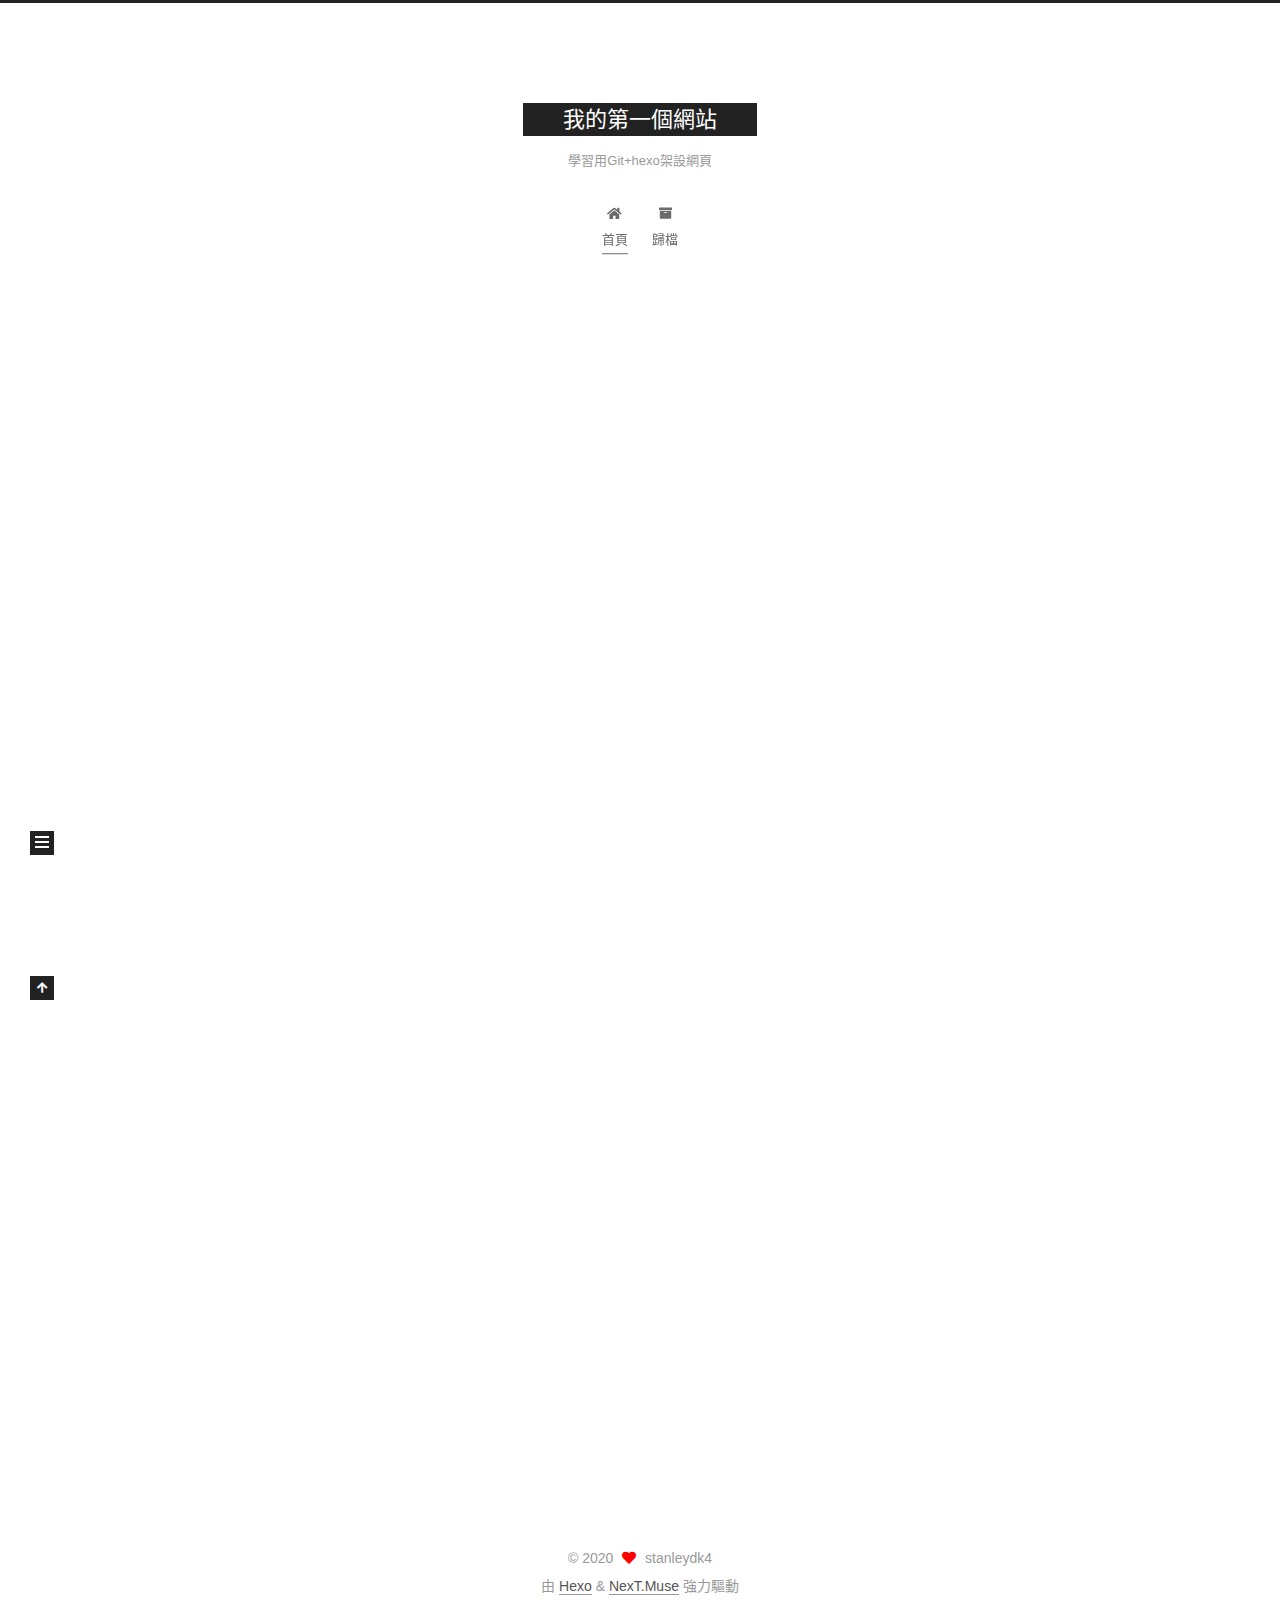
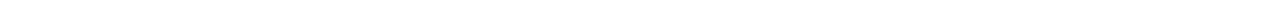
==== commit a3bdb76e: "Site updated: 2020-11-22 15:16:53" ====
--- a/index.html
+++ b/index.html
@@ -237,10 +237,16 @@
                 <i class="far fa-calendar"></i>
               </span>
               <span class="post-meta-item-text">發表於</span>
-              
-
-              <time title="創建時間：2020-10-18 12:48:55 / 修改時間：14:04:01" itemprop="dateCreated datePublished" datetime="2020-10-18T12:48:55+08:00">2020-10-18</time>
+
+              <time title="創建時間：2020-10-18 12:48:55" itemprop="dateCreated datePublished" datetime="2020-10-18T12:48:55+08:00">2020-10-18</time>
             </span>
+              <span class="post-meta-item">
+                <span class="post-meta-item-icon">
+                  <i class="far fa-calendar-check"></i>
+                </span>
+                <span class="post-meta-item-text">更新於</span>
+                <time title="修改時間：2020-11-22 15:14:35" itemprop="dateModified" datetime="2020-11-22T15:14:35+08:00">2020-11-22</time>
+              </span>
 
           
 
@@ -253,7 +259,22 @@
     <div class="post-body" itemprop="articleBody">
 
       
-          <h2 id="抽卡紀錄"><a href="#抽卡紀錄" class="headerlink" title="抽卡紀錄"></a><font color=#FF6600><strong>抽卡紀錄</strong></font></h2><p>~~以下純屬個人紀錄用，絕非曬卡~~
+          <script type="text/javascript" src="https://code.jquery.com/jquery-3.3.1.js"></script>
+<script>
+  $(document).ready(function(){
+      alert("hello~alertfromJQuery");
+      //要寫程式的地方  
+          $("button").click(function(){
+  $("table").toggle();
+  });
+  $("font").fadeIn();
+    $("p").fadeIn(3000);
+
+
+ });
+</script>
+<h2 id="抽卡紀錄"><a href="#抽卡紀錄" class="headerlink" title="抽卡紀錄"></a><font color=#FF6600><strong>抽卡紀錄</strong></font></h2><p><button type="button">隱藏/顯示(表格)</button></p>
+<p>~~以下純屬個人紀錄用，絕非曬卡~~
 
 <p>今天我玩F/GO抽到了<font color=#800080>美遊</font>和<font color=#FF0000>伊莉雅</font>，有夠爽der!</p>
 <p><img src="https://i.imgur.com/U5qXe55.jpg" alt="FGO繁中版限定卡池"></p>
--- a/css/main.css
+++ b/css/main.css
@@ -1168,7 +1168,7 @@
 }
 .links-of-author a::before,
 .links-of-author span.exturl::before {
-  background: #ffd7d0;
+  background: #75bedf;
   border-radius: 50%;
   content: ' ';
   display: inline-block;
